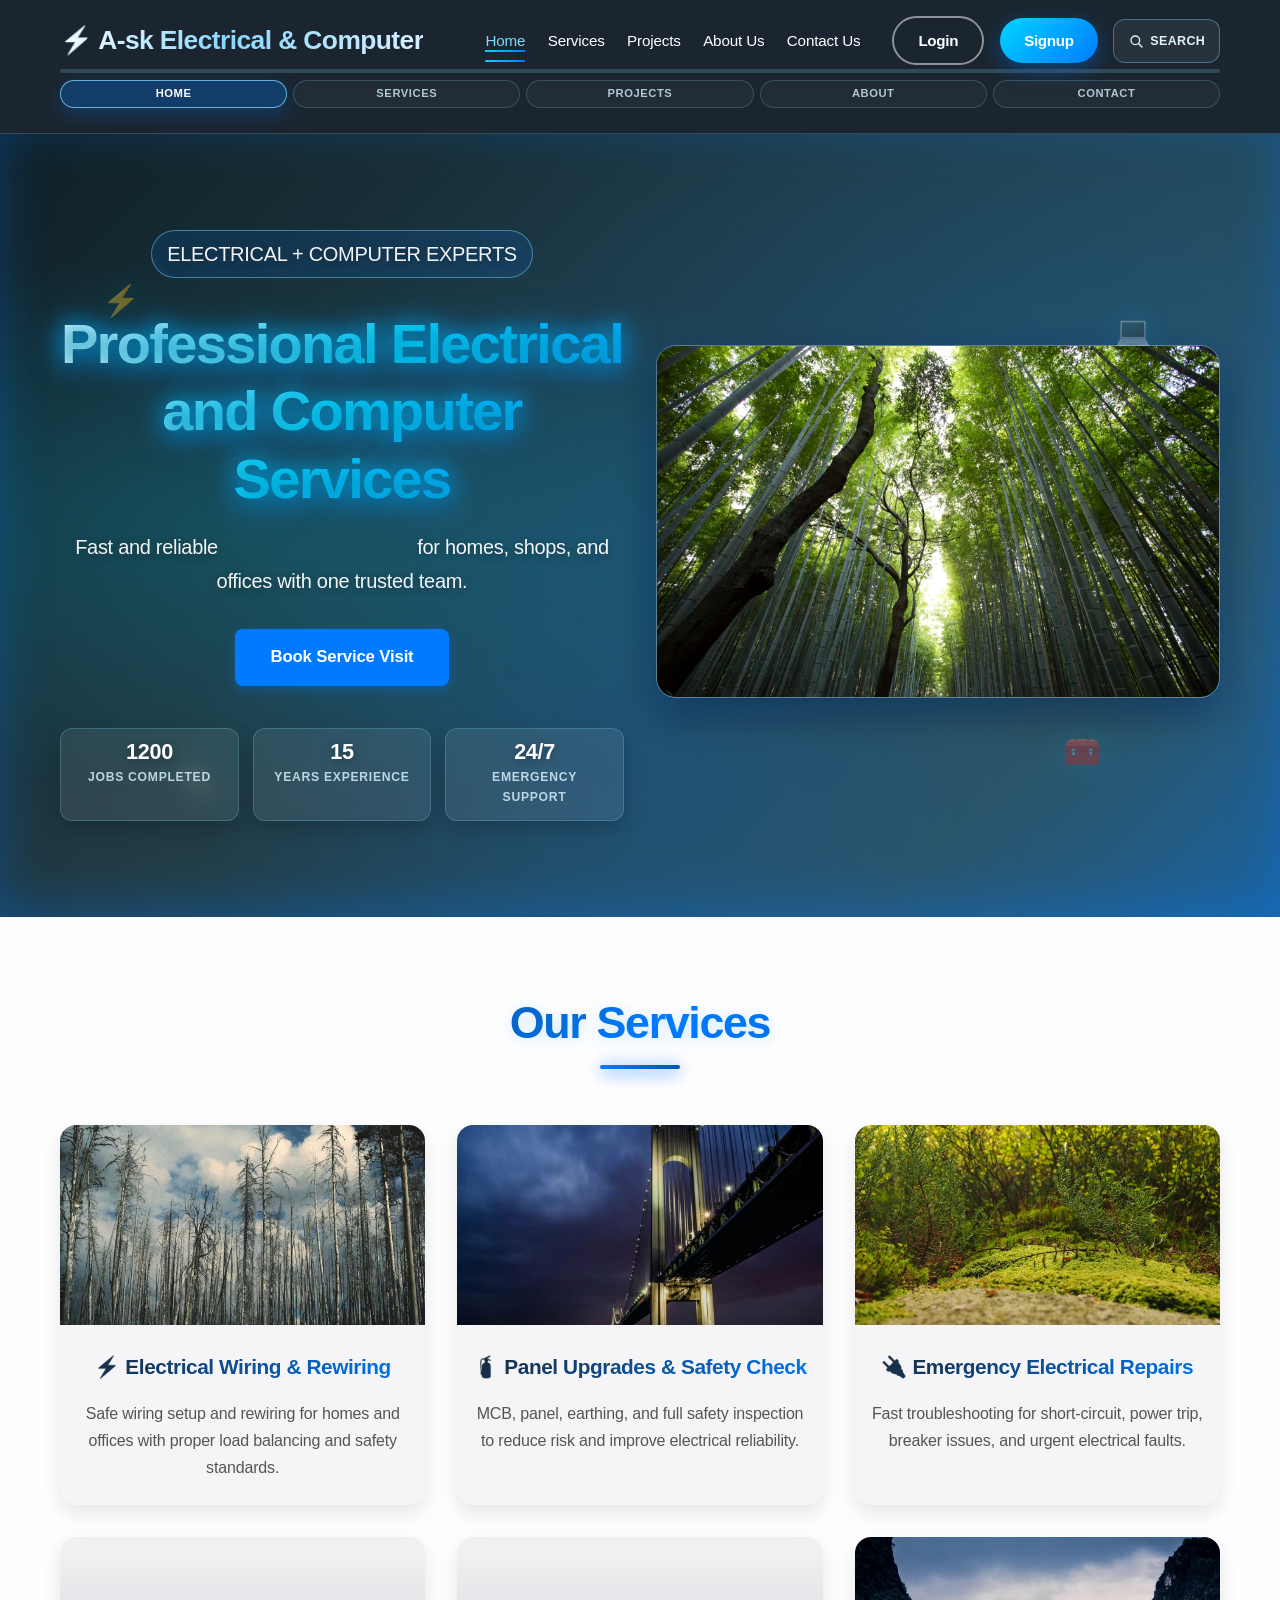
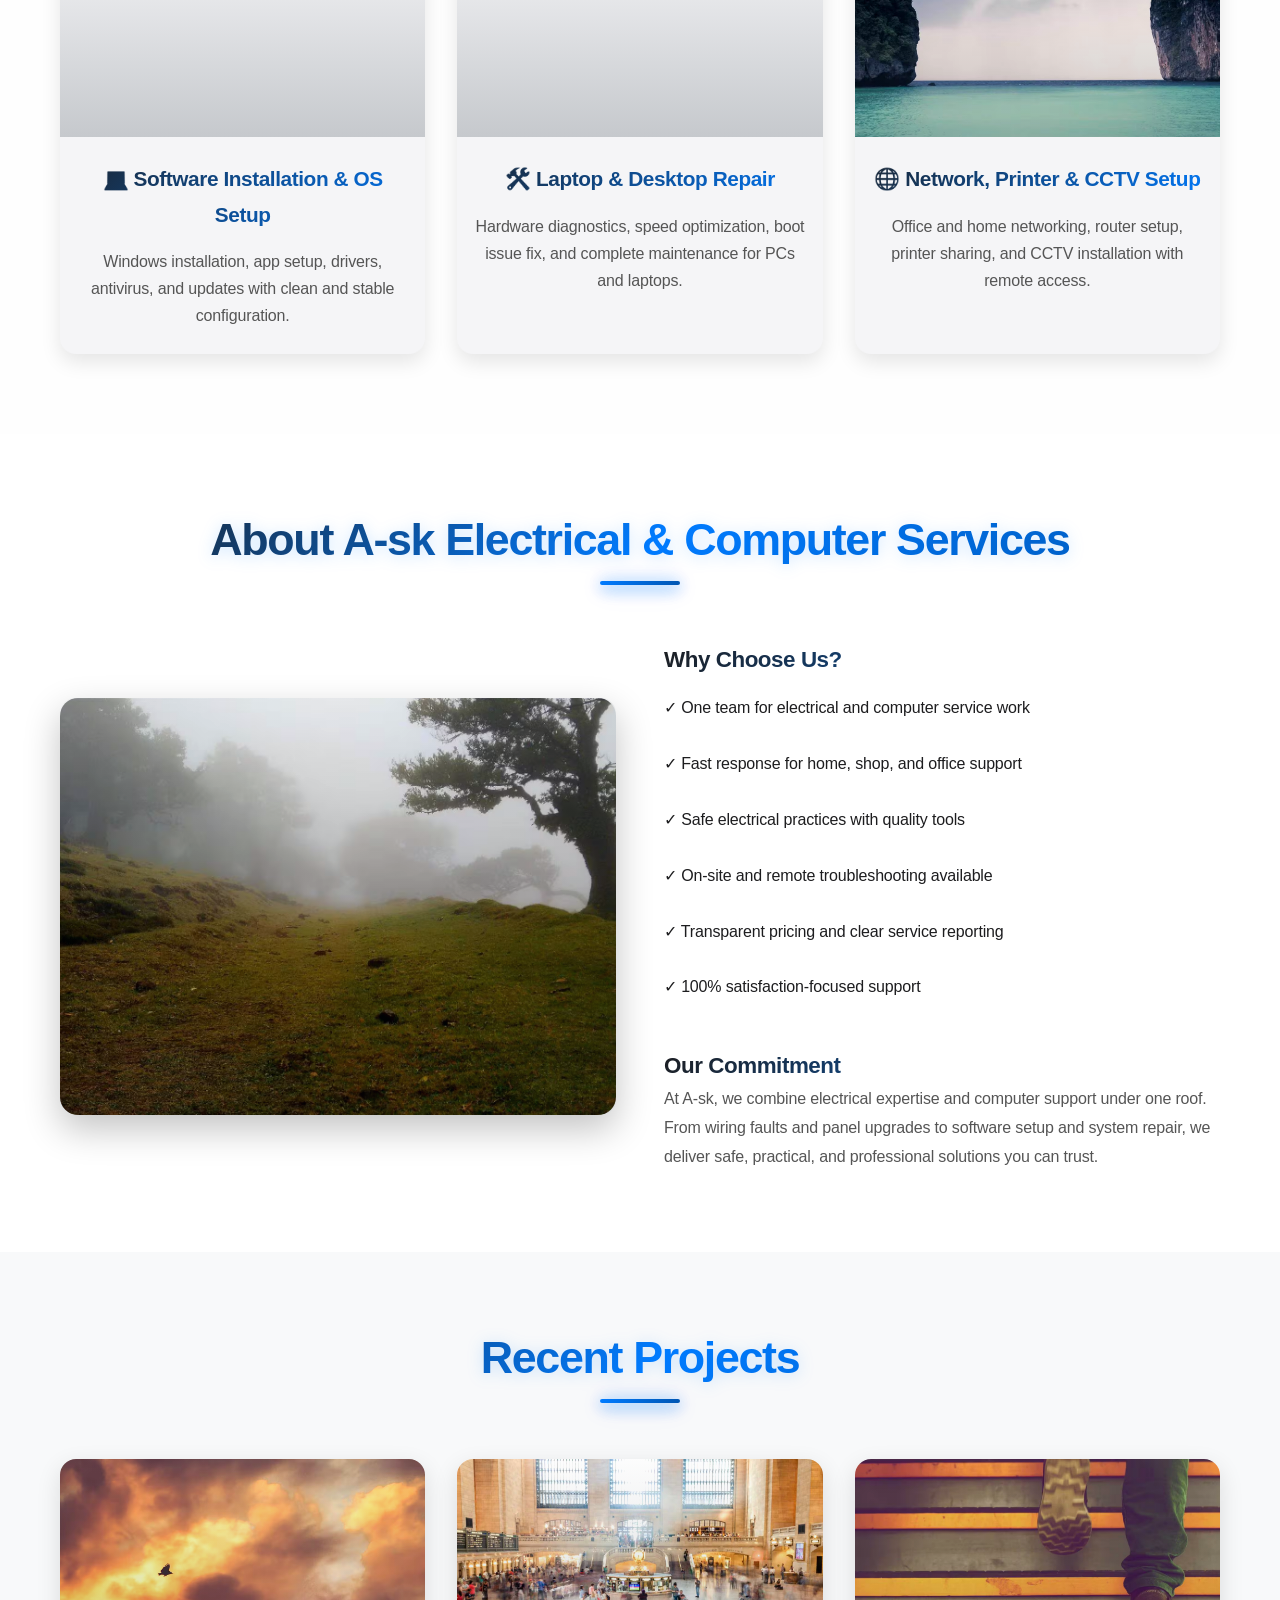
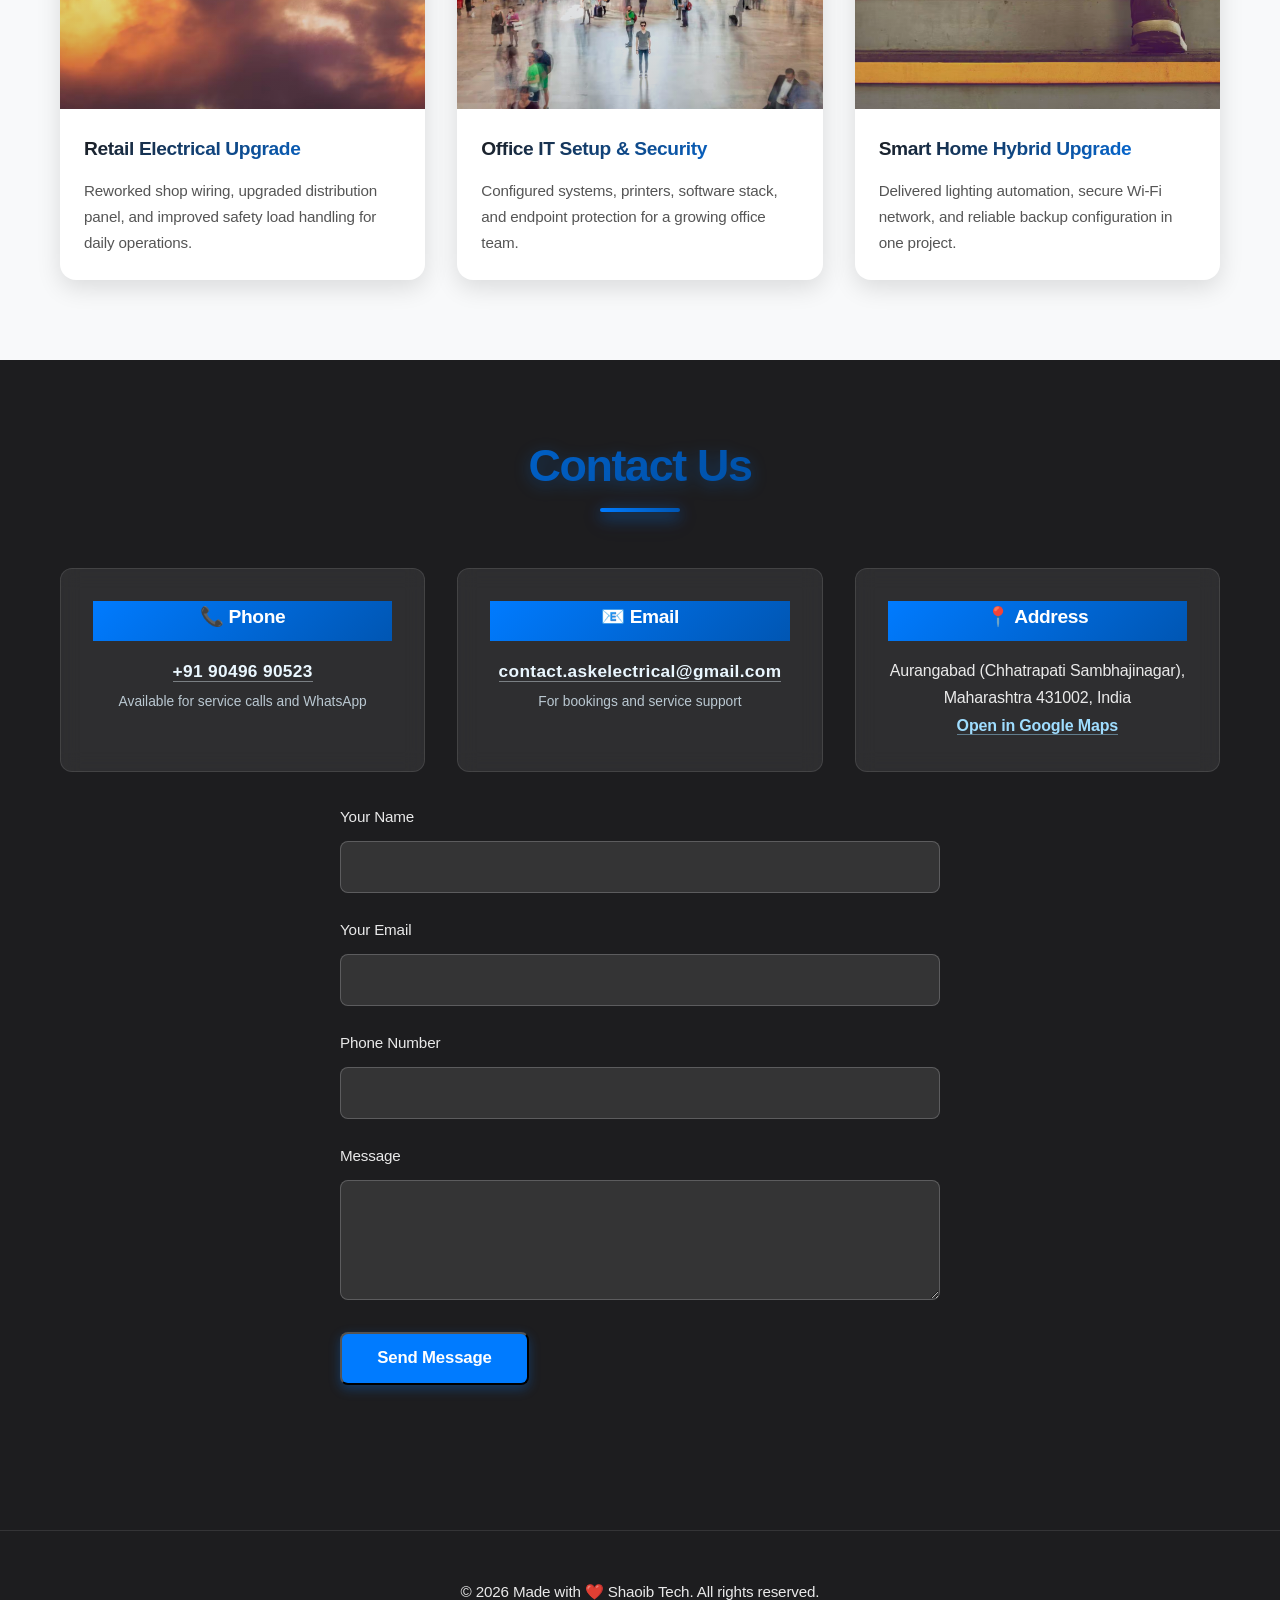
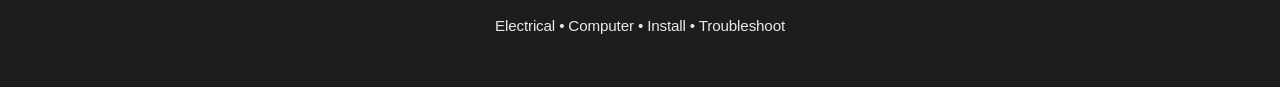
==== index.html @ b43dffca "upadate website" ====
<!DOCTYPE html>
<html lang="en">
<head>
    <meta charset="UTF-8">
    <meta name="viewport" content="width=device-width, initial-scale=1.0">
    <meta name="description" content="A-sk Electrical and Computer Services - Professional electrical repairs, wiring, software setup, and complete troubleshooting support.">
     <link rel="stylesheet" href="Styles.css">
    <title>A-sk Electrical and Computer Services</title>
    
</head>
<body>
    <!-- Loading Screen -->
    <div class="loading-screen" id="loadingScreen" aria-live="polite" aria-label="Loading website">
        <div class="loading-inner">
            <p class="loading-kicker">A-SK ELECTRICAL SERVICE</p>
            <div class="loading-brand">⚡ A-sk Electrical & Computer</div>
            <p class="loading-tagline">Powering electrical and computer support...</p>
            <div class="loading-meter" aria-hidden="true">
                <span class="loading-meter-fill" id="loadingMeterFill"></span>
            </div>
            <div class="loading-dots" aria-hidden="true">
                <span></span>
                <span></span>
                <span></span>
            </div>
        </div>
    </div>

    <!-- Scroll Progress Bar -->
    <div class="scroll-progress-bar"></div>

    <!-- Header & Navigation -->
    <header>
        <div class="container">
            <div class="logo">
                <span class="logo-full">⚡ A-sk Electrical & Computer</span>
                <span class="logo-short">⚡ A-sk Electrical</span>
            </div>

            <div class="mobile-menu" id="mobileMenu">
                <nav aria-label="Main Navigation">
                    <ul>
                        <li><a href="#home">Home</a></li>
                        <li><a href="#services">Services</a></li>
                        <li><a href="#portfolio">Projects</a></li>
                        <li><a href="#about">About Us</a></li>
                        <li><a href="#contact">Contact Us</a></li>
                    </ul>
                    <span class="nav-active-indicator" id="navActiveIndicator" aria-hidden="true"></span>
                </nav>
                <div class="header-auth">
                    <a href="login.html" class="btn-login">Login</a>
                    <a href="signup.html" class="btn-signup">Signup</a>
                </div>
            </div>

            <div class="header-search-wrap">
                <button
                    class="search-toggle-btn"
                    id="searchToggleBtn"
                    type="button"
                    aria-label="Open site search"
                    aria-expanded="false"
                    aria-controls="searchDropdown"
                >
                    <svg class="search-toggle-icon" aria-hidden="true" viewBox="0 0 24 24" focusable="false">
                        <circle cx="11" cy="11" r="6.5" fill="none"></circle>
                        <line x1="16" y1="16" x2="21" y2="21"></line>
                    </svg>
                    <span class="search-toggle-text">Search</span>
                </button>
                <div class="search-dropdown" id="searchDropdown" aria-hidden="true">
                    <div class="quick-search-shell">
                        <label for="siteSearchInput" class="sr-only">Search services, projects, and pages</label>
                        <div class="search-input-row">
                            <input
                                type="search"
                                id="siteSearchInput"
                                class="site-search-input"
                                placeholder="Try: wiring, laptop repair, network, contact"
                                autocomplete="off"
                                spellcheck="false"
                            >
                            <button type="button" class="clear-search-btn" id="clearSiteSearch">Clear</button>
                        </div>
                        <p class="search-hint">Search across services, projects, about, contact, login, and signup.</p>
                        <div id="siteSearchResults" class="search-results" role="status" aria-live="polite"></div>
                    </div>
                </div>
            </div>

            <button
                class="mobile-menu-btn"
                id="mobileMenuBtn"
                type="button"
                aria-label="Open navigation menu"
                aria-expanded="false"
                aria-controls="mobileMenu"
            >
                <span></span>
                <span></span>
                <span></span>
            </button>
        </div>

        <div class="section-progress-shell" id="sectionProgressShell" aria-label="Section progress tracker">
            <div class="section-progress-track">
                <span class="section-progress-fill" id="sectionProgressFill"></span>
            </div>
            <div class="section-progress-labels" role="list">
                <a href="#home" class="section-progress-label" data-section-target="home" role="listitem">Home</a>
                <a href="#services" class="section-progress-label" data-section-target="services" role="listitem">Services</a>
                <a href="#portfolio" class="section-progress-label" data-section-target="portfolio" role="listitem">Projects</a>
                <a href="#about" class="section-progress-label" data-section-target="about" role="listitem">About</a>
                <a href="#contact" class="section-progress-label" data-section-target="contact" role="listitem">Contact</a>
            </div>
        </div>
    </header>

    <!-- Hero Section -->
    <section id="home" class="hero">
        <div class="hero-fx" aria-hidden="true">
            <span class="float-icon fi-1">⚡</span>
            <span class="float-icon fi-2">💻</span>
            <span class="float-icon fi-3">🔌</span>
            <span class="float-icon fi-4">🧰</span>
        </div>
        <div class="container">
            <div class="hero-content">
                <div class="hero-text">
                    <p class="hero-pill">Electrical + Computer Experts</p>
                    <h1 class="animated-title">Professional Electrical and Computer Services</h1>
                    <p>Fast and reliable <span class="word-rotator" id="serviceWord">electrical fault repair</span> for homes, shops, and offices with one trusted team.</p>
                    <a href="#contact" class="btn">Book Service Visit</a>
                    <div class="hero-stats" aria-label="Service Statistics">
                        <div class="stat-card">
                            <span class="stat-number" data-target="1200">0</span>
                            <span class="stat-label">Jobs Completed</span>
                        </div>
                        <div class="stat-card">
                            <span class="stat-number" data-target="15">0</span>
                            <span class="stat-label">Years Experience</span>
                        </div>
                        <div class="stat-card">
                            <span class="stat-number" data-target="24" data-suffix="/7">0</span>
                            <span class="stat-label">Emergency Support</span>
                        </div>
                    </div>
                </div>
                <picture>
                    <source srcset="images/hero.avif" type="image/avif">
                    <source srcset="images/hero.webp" type="image/webp">
                    <img src="images/hero.jpg" alt="Computer technician at work" class="hero-image" fetchpriority="high" decoding="async">
                </picture>
            </div>
        </div>
    </section>

    <!-- Services Section -->
    <section id="services">
        <div class="container">
            <h2>Our Services</h2>
            <div class="services-grid">
                <div class="service-card">
                    <div class="service-image-wrapper">
                        <picture>
                            <source srcset="images/service-troubleshooting.avif" type="image/avif">
                            <source srcset="images/service-troubleshooting.webp" type="image/webp">
                            <img src="images/service-troubleshooting.jpg" alt="Electrical Wiring and Rewiring" class="service-image" loading="lazy" decoding="async">
                        </picture>
                    </div>
                    <h3>⚡ Electrical Wiring & Rewiring</h3>
                    <p>Safe wiring setup and rewiring for homes and offices with proper load balancing and safety standards.</p>
                </div>
                <div class="service-card">
                    <div class="service-image-wrapper">
                        <picture>
                            <source srcset="images/service-maintenance.avif" type="image/avif">
                            <source srcset="images/service-maintenance.webp" type="image/webp">
                            <img src="images/service-maintenance.jpg" alt="Electrical Safety Inspection" class="service-image" loading="lazy" decoding="async">
                        </picture>
                    </div>
                    <h3>🧯 Panel Upgrades & Safety Check</h3>
                    <p>MCB, panel, earthing, and full safety inspection to reduce risk and improve electrical reliability.</p>
                </div>
                <div class="service-card">
                    <div class="service-image-wrapper">
                        <picture>
                            <source srcset="images/service-repair.avif" type="image/avif">
                            <source srcset="images/service-repair.webp" type="image/webp">
                            <img src="images/service-repair.jpg" alt="Emergency Electrical Repair" class="service-image" loading="lazy" decoding="async">
                        </picture>
                    </div>
                    <h3>🔌 Emergency Electrical Repairs</h3>
                    <p>Fast troubleshooting for short-circuit, power trip, breaker issues, and urgent electrical faults.</p>
                </div>
                <div class="service-card">
                    <div class="service-image-wrapper">
                        <picture>
                            <source srcset="images/service-software-installation.avif" type="image/avif">
                            <source srcset="images/service-software-installation.webp" type="image/webp">
                            <img src="images/service-software-installation.jpg" alt="Software Installation" class="service-image" loading="lazy" decoding="async">
                        </picture>
                    </div>
                    <h3>💻 Software Installation & OS Setup</h3>
                    <p>Windows installation, app setup, drivers, antivirus, and updates with clean and stable configuration.</p>
                </div>
                <div class="service-card">
                    <div class="service-image-wrapper">
                        <picture>
                            <source srcset="images/service-os-reinstall.avif" type="image/avif">
                            <source srcset="images/service-os-reinstall.webp" type="image/webp">
                            <img src="images/service-os-reinstall.jpg" alt="Laptop and Desktop Repair" class="service-image" loading="lazy" decoding="async">
                        </picture>
                    </div>
                    <h3>🛠️ Laptop & Desktop Repair</h3>
                    <p>Hardware diagnostics, speed optimization, boot issue fix, and complete maintenance for PCs and laptops.</p>
                </div>
                <div class="service-card">
                    <div class="service-image-wrapper">
                        <picture>
                            <source srcset="images/service-network-setup.avif" type="image/avif">
                            <source srcset="images/service-network-setup.webp" type="image/webp">
                            <img src="images/service-network-setup.jpg" alt="Network and CCTV Setup" class="service-image" loading="lazy" decoding="async">
                        </picture>
                    </div>
                    <h3>🌐 Network, Printer & CCTV Setup</h3>
                    <p>Office and home networking, router setup, printer sharing, and CCTV installation with remote access.</p>
                </div>
            </div>
        </div>
    </section>

    <!-- About Section -->
    <section id="about" class="about">
        <div class="container">
            <h2>About A-sk Electrical & Computer Services</h2>
            <div class="about-content">
                <div class="about-image-wrapper">
                    <picture>
                        <source srcset="images/about-team.avif" type="image/avif">
                        <source srcset="images/about-team.webp" type="image/webp">
                        <img src="images/about-team.jpg" alt="A-sk service team" class="about-image" loading="lazy" decoding="async">
                    </picture>
                </div>
                <div>
                    <h3>Why Choose Us?</h3>
                    <ul class="about-list">
                        <li>✓ One team for electrical and computer service work</li>
                        <li>✓ Fast response for home, shop, and office support</li>
                        <li>✓ Safe electrical practices with quality tools</li>
                        <li>✓ On-site and remote troubleshooting available</li>
                        <li>✓ Transparent pricing and clear service reporting</li>
                        <li>✓ 100% satisfaction-focused support</li>
                    </ul>
                    <h3>Our Commitment</h3>
                    <p>At A-sk, we combine electrical expertise and computer support under one roof. From wiring faults and panel upgrades to software setup and system repair, we deliver safe, practical, and professional solutions you can trust.</p>
                </div>
            </div>
        </div>
    </section>

    <!-- Portfolio Section -->
    <section id="portfolio">
        <div class="container">
            <h2>Recent Projects</h2>
            <div class="portfolio-grid">
                <div class="portfolio-item">
                    <div class="portfolio-image-wrapper">
                        <picture>
                            <source srcset="images/project-office.avif" type="image/avif">
                            <source srcset="images/project-office.webp" type="image/webp">
                            <img src="images/project-office.jpg" alt="Commercial electrical upgrade project" class="portfolio-image" loading="lazy" decoding="async">
                        </picture>
                    </div>
                    <div class="portfolio-info">
                        <h3>Retail Electrical Upgrade</h3>
                        <p>Reworked shop wiring, upgraded distribution panel, and improved safety load handling for daily operations.</p>
                    </div>
                </div>
                <div class="portfolio-item">
                    <div class="portfolio-image-wrapper">
                        <picture>
                            <source srcset="images/project-laptop.avif" type="image/avif">
                            <source srcset="images/project-laptop.webp" type="image/webp">
                            <img src="images/project-laptop.jpg" alt="Office IT setup project" class="portfolio-image" loading="lazy" decoding="async">
                        </picture>
                    </div>
                    <div class="portfolio-info">
                        <h3>Office IT Setup & Security</h3>
                        <p>Configured systems, printers, software stack, and endpoint protection for a growing office team.</p>
                    </div>
                </div>
                <div class="portfolio-item">
                    <div class="portfolio-image-wrapper">
                        <picture>
                            <source srcset="images/project-recovery.avif" type="image/avif">
                            <source srcset="images/project-recovery.webp" type="image/webp">
                            <img src="images/project-recovery.jpg" alt="Smart home electrical and network project" class="portfolio-image" loading="lazy" decoding="async">
                        </picture>
                    </div>
                    <div class="portfolio-info">
                        <h3>Smart Home Hybrid Upgrade</h3>
                        <p>Delivered lighting automation, secure Wi-Fi network, and reliable backup configuration in one project.</p>
                    </div>
                </div>
            </div>
        </div>
    </section>

    <!-- Contact Section -->
    <section id="contact" class="contact">
        <div class="container">
            <h2>Contact Us</h2>
            <div class="contact-info">
                <div class="contact-item">
                    <h3>📞 Phone</h3>
                    <p>
                        <a class="contact-phone-link" href="tel:+919049690523">+91 90496 90523</a><br>
                        <span class="contact-note">Available for service calls and WhatsApp</span>
                    </p>
                </div>
                <div class="contact-item">
                    <h3>📧 Email</h3>
                    <p>
                        <a class="contact-email-link" href="mailto:contact.askelectrical@gmail.com?subject=Service%20Request%20-%20A-sk%20Electrical%20%26%20Computer">contact.askelectrical@gmail.com</a><br>
                        <span class="contact-note">For bookings and service support</span>
                    </p>
                </div>
                <div class="contact-item">
                    <h3>📍 Address</h3>
                    <p>
                        Aurangabad (Chhatrapati Sambhajinagar), Maharashtra 431002, India<br>
                        <!-- <span class="contact-coords">Plus Code: 7JFQV7WQ+9H</span><br> -->
                        <!-- <span class="contact-coords">GPS: 19.895975, 75.288890</span><br> -->
                        <a class="contact-map-link" href="https://www.google.com/maps?q=19.895975,75.288890" target="_blank" rel="noopener noreferrer">Open in Google Maps</a>
                    </p>
                </div>
            </div>
            
            <form class="contact-form" action="https://formsubmit.co/contact.askelectrical@gmail.com" method="POST">
                <input type="hidden" name="_captcha" value="false">
                <input type="hidden" name="_subject" value="New Contact Message - A-sk Electrical & Computer">
                <input type="hidden" name="_template" value="table">
                <div class="form-group">
                    <label for="name">Your Name</label>
                    <input type="text" id="name" name="name" required>
                </div>
                <div class="form-group">
                    <label for="email">Your Email</label>
                    <input type="email" id="email" name="email" required>
                </div>
                <div class="form-group">
                    <label for="phone">Phone Number</label>
                    <input type="tel" id="phone" name="phone">
                </div>
                <div class="form-group">
                    <label for="message">Message</label>
                    <textarea id="message" name="message" required></textarea>
                </div>
                <button type="submit" class="btn">Send Message</button>
                <p class="contact-response" id="contactFormMessage" role="status" aria-live="polite"></p>
            </form>
        </div>
    </section>

    <!-- Footer -->
    <footer>
        <div class="container">
            <p>&copy; 2026 Made with ❤️ Shaoib Tech. All rights reserved.</p>
            <p>Electrical • Computer • Install • Troubleshoot</p>
        </div>
    </footer>

    <!-- Back to Top Button -->
    <button class="back-to-top" id="backToTop" title="Back to top">↑</button>

    <script src="script.js"></script>
</body>
</html>
---- Styles.css ----
* {
            margin: 0;
            padding: 0;
            box-sizing: border-box;
        }

        html {
            scroll-behavior: smooth;
            scroll-padding-top: 132px;
            overflow-x: hidden;
        }

        /* Page Loading Animation */
        body {
            opacity: 0;
            animation: fadeInPage 0.8s ease-in forwards;
            width: 100%;
        }

        @keyframes fadeInPage {
            to {
                opacity: 1;
            }
        }

        /* Professional Loading Screen */
        .loading-screen {
            position: fixed;
            top: 0;
            left: 0;
            width: 100%;
            height: 100%;
            background:
                radial-gradient(circle at 18% 20%, rgba(0, 212, 255, 0.24), transparent 44%),
                radial-gradient(circle at 82% 80%, rgba(0, 123, 255, 0.2), transparent 42%),
                linear-gradient(145deg, #06131d 0%, #0b2738 44%, #123a52 100%);
            background-size: 170% 170%;
            display: flex;
            justify-content: center;
            align-items: center;
            z-index: 10000;
            transition: opacity 0.8s ease, visibility 0.8s ease;
            overflow: hidden;
            isolation: isolate;
        }

        .loading-screen::before {
            content: '';
            position: absolute;
            inset: -20%;
            background: conic-gradient(
                from 0deg,
                rgba(0, 212, 255, 0.14),
                rgba(0, 123, 255, 0),
                rgba(0, 212, 255, 0.14)
            );
            animation: loadingSweep 8s linear infinite;
            z-index: -1;
        }

        .loading-inner {
            width: min(560px, calc(100vw - 36px));
            border: 1px solid rgba(126, 217, 255, 0.34);
            border-radius: 20px;
            padding: clamp(1rem, 3vw, 1.6rem);
            background: rgba(7, 27, 40, 0.68);
            backdrop-filter: blur(10px);
            box-shadow: 0 30px 58px rgba(0, 0, 0, 0.36);
            text-align: center;
            animation: loadingCardRise 0.8s ease-out;
        }

        .loading-screen.hidden {
            opacity: 0;
            visibility: hidden;
        }

        .loading-kicker {
            color: rgba(183, 228, 255, 0.86);
            font-size: 0.72rem;
            text-transform: uppercase;
            letter-spacing: 0.12em;
            font-weight: 700;
            margin-bottom: 0.45rem;
        }

        .loading-brand {
            font-size: clamp(1.6rem, 3.6vw, 2.6rem);
            font-weight: 800;
            line-height: 1.15;
            letter-spacing: -0.02em;
            color: #f0fbff;
            text-shadow:
                0 0 16px rgba(126, 217, 255, 0.26),
                0 0 30px rgba(0, 123, 255, 0.2);
            margin-bottom: 0.55rem;
            animation: loadingGlow 2.2s ease-in-out infinite;
        }

        .loading-tagline {
            color: rgba(214, 240, 255, 0.84);
            font-size: clamp(0.86rem, 2vw, 1rem);
            margin-bottom: 0.9rem;
        }

        .loading-meter {
            width: 100%;
            height: 8px;
            border-radius: 999px;
            background: rgba(255, 255, 255, 0.14);
            overflow: hidden;
            box-shadow: inset 0 0 0 1px rgba(255, 255, 255, 0.08);
        }

        .loading-meter-fill {
            display: block;
            width: 14%;
            height: 100%;
            border-radius: inherit;
            background: linear-gradient(90deg, #00d4ff 0%, #1d8eff 56%, #7fe0ff 100%);
            box-shadow: 0 0 18px rgba(0, 123, 255, 0.45);
            transition: width 1s cubic-bezier(0.23, 0.9, 0.35, 1);
        }

        .loading-screen.is-ready .loading-meter-fill {
            width: 100%;
        }

        .loading-dots {
            margin-top: 0.9rem;
            display: inline-flex;
            align-items: center;
            gap: 0.34rem;
        }

        .loading-dots span {
            width: 7px;
            height: 7px;
            border-radius: 50%;
            background: rgba(190, 236, 255, 0.84);
            animation: loadingDotPulse 1.1s ease-in-out infinite;
        }

        .loading-dots span:nth-child(2) {
            animation-delay: 0.16s;
        }

        .loading-dots span:nth-child(3) {
            animation-delay: 0.32s;
        }

        @keyframes loadingDotPulse {
            0%, 100% {
                transform: translateY(0);
                opacity: 0.45;
            }
            50% {
                transform: translateY(-4px);
                opacity: 1;
            }
        }

        @keyframes loadingGlow {
            0%,
            100% {
                opacity: 0.96;
            }
            50% {
                opacity: 1;
            }
        }

        @keyframes loadingCardRise {
            from {
                opacity: 0;
                transform: translateY(16px) scale(0.98);
            }
            to {
                opacity: 1;
                transform: translateY(0) scale(1);
            }
        }

        @keyframes loadingSweep {
            0% {
                transform: rotate(0deg);
            }
            100% {
                transform: rotate(360deg);
            }
        }

        /* Scroll Progress Bar */
        .scroll-progress-bar {
            position: fixed;
            top: 0;
            left: 0;
            height: 4px;
            background: linear-gradient(90deg, #00d4ff 0%, #007bff 50%, #0056b3 100%);
            z-index: 10001;
            transform-origin: left;
            transform: scaleX(0);
            transition: transform 0.1s ease;
            box-shadow: 0 2px 15px rgba(0, 123, 255, 0.7), 0 0 30px rgba(0, 212, 255, 0.5);
        }

        :root {
            --bg-color: #ffffff;
            --text-color: #1d1d1f;
            --header-bg: rgba(29, 29, 31, 0.98);
            --header-text: white;
            --section-bg: #ffffff;
            --card-bg: #f5f5f7;
            --contact-bg: #1d1d1f;
            --contact-text: white;
            --footer-bg: #1d1d1f;
            --footer-text: rgba(255, 255, 255, 0.9);
            --transition: all 0.3s ease;
        }
        
        html {
            scroll-behavior: smooth;
        }
        
        body {
            font-family: -apple-system, BlinkMacSystemFont, 'San Francisco', 'Helvetica Neue', Helvetica, Arial, sans-serif;
            line-height: 1.7;
            color: var(--text-color);
            background-color: var(--bg-color);
            -webkit-font-smoothing: antialiased;
            -moz-osx-font-smoothing: grayscale;
            letter-spacing: -0.02em;
            overflow-x: hidden;
            transition: background-color 0.5s ease, color 0.5s ease;
        }

        body.menu-open {
            overflow: hidden;
        }
        
        header {
            background-color: rgba(12, 24, 34, 0.94);
            backdrop-filter: blur(12px);
            color: var(--header-text);
            padding: 1rem 0;
            position: sticky;
            top: 0;
            z-index: 300;
            border-bottom: 1px solid rgba(126, 217, 255, 0.22);
            animation: slideDown 0.6s ease-out;
            transition: padding 0.3s ease, transform 0.3s ease, box-shadow 0.3s ease;
        }

        @keyframes slideDown {
            from {
                transform: translateY(-100%);
                opacity: 0;
            }
            to {
                transform: translateY(0);
                opacity: 1;
            }
        }

        header .container {
            display: flex;
            align-items: center;
            justify-content: flex-start;
            gap: 0.95rem;
            min-width: 0;
            animation: fadeIn 0.8s ease-out 0.3s backwards;
        }

        @keyframes fadeIn {
            from {
                opacity: 0;
            }
            to {
                opacity: 1;
            }
        }
        
        .container {
            max-width: 1200px;
            margin: 0 auto;
            padding: 0 20px;
        }
        
        .logo {
            font-size: 1.65rem;
            font-weight: 700;
            margin-bottom: 0;
            letter-spacing: -0.022em;
            background: linear-gradient(90deg, #f5fdff 0%, #8ad7ff 45%, #d8efff 100%);
            -webkit-background-clip: text;
            -webkit-text-fill-color: transparent;
            background-clip: text;
            cursor: pointer;
            transition: transform 0.25s ease, opacity 0.25s ease;
            white-space: nowrap;
            min-width: 0;
            overflow: hidden;
            text-overflow: ellipsis;
        }

        .logo-full,
        .logo-short {
            display: inline;
        }

        .logo-short {
            display: none;
        }

        .logo:hover {
            transform: translateY(-1px);
            opacity: 0.92;
        }

        .header-search-wrap {
            position: relative;
            margin-left: 0;
        }

        .search-toggle-btn {
            display: inline-flex;
            align-items: center;
            justify-content: center;
            gap: 0.42rem;
            min-height: 44px;
            padding: 0.55rem 0.86rem;
            border: 1px solid rgba(126, 217, 255, 0.38);
            border-radius: 12px;
            background: rgba(255, 255, 255, 0.06);
            color: #dff4ff;
            cursor: pointer;
            transition: background 0.24s ease, border-color 0.24s ease, transform 0.24s ease, box-shadow 0.24s ease;
        }

        .search-toggle-btn:hover {
            background: rgba(0, 123, 255, 0.24);
            border-color: rgba(126, 217, 255, 0.72);
            transform: translateY(-1px);
        }

        .search-toggle-btn[aria-expanded="true"] {
            background: rgba(0, 123, 255, 0.26);
            border-color: rgba(0, 212, 255, 0.8);
            box-shadow: 0 8px 22px rgba(0, 123, 255, 0.28);
        }

        .search-toggle-icon {
            width: 16px;
            height: 16px;
            stroke: currentColor;
            stroke-width: 2;
            stroke-linecap: round;
            stroke-linejoin: round;
            fill: none;
        }

        .search-toggle-text {
            font-size: 0.78rem;
            font-weight: 700;
            letter-spacing: 0.03em;
            text-transform: uppercase;
        }

        .search-dropdown {
            position: absolute;
            top: calc(100% + 10px);
            right: 0;
            width: min(560px, 90vw);
            opacity: 0;
            transform: translateY(-8px) scale(0.98);
            transform-origin: top right;
            pointer-events: none;
            transition: opacity 0.2s ease, transform 0.2s ease;
            z-index: 250;
        }

        .search-dropdown.open {
            opacity: 1;
            transform: translateY(0) scale(1);
            pointer-events: auto;
        }

        .section-progress-shell {
            max-width: 1200px;
            margin: 0 auto;
            padding: 0.24rem 20px 0.56rem;
        }

        .section-progress-track {
            height: 4px;
            border-radius: 999px;
            background: rgba(126, 217, 255, 0.2);
            overflow: hidden;
        }

        .section-progress-fill {
            display: block;
            width: 0;
            height: 100%;
            border-radius: inherit;
            background: linear-gradient(90deg, #00d4ff 0%, #098bff 55%, #49c7ff 100%);
            transition: width 0.18s linear;
        }

        .section-progress-labels {
            margin-top: 0.44rem;
            display: grid;
            grid-template-columns: repeat(5, minmax(0, 1fr));
            gap: 0.38rem;
            min-width: 0;
        }

        .section-progress-label {
            display: inline-flex;
            align-items: center;
            justify-content: center;
            min-height: 28px;
            border-radius: 999px;
            border: 1px solid rgba(126, 217, 255, 0.22);
            background: rgba(255, 255, 255, 0.03);
            color: rgba(218, 244, 255, 0.78);
            text-decoration: none;
            font-size: 0.7rem;
            font-weight: 700;
            letter-spacing: 0.05em;
            text-transform: uppercase;
            white-space: nowrap;
            transition: border-color 0.2s ease, color 0.2s ease, background 0.2s ease;
        }

        .section-progress-label:hover {
            border-color: rgba(126, 217, 255, 0.52);
            color: #eaf9ff;
            background: rgba(0, 123, 255, 0.18);
        }

        .section-progress-label.is-current {
            border-color: rgba(126, 217, 255, 0.76);
            color: #ffffff;
            background: rgba(0, 123, 255, 0.28);
            box-shadow: 0 7px 18px rgba(0, 123, 255, 0.24);
        }

        @keyframes shimmer {
            0% {
                background-position: -200% center;
            }
            50% {
                background-position: 200% center;
            }
            100% {
                background-position: -200% center;
            }
        }
        
        nav {
            position: relative;
        }

        nav ul {
            list-style: none;
            display: flex;
            gap: 1.4rem;
            flex-wrap: nowrap;
        }

        .nav-active-indicator {
            position: absolute;
            left: 0;
            bottom: -8px;
            width: 0;
            height: 2px;
            border-radius: 999px;
            background: linear-gradient(90deg, #00d4ff 0%, #007bff 100%);
            opacity: 0;
            transform: translateX(0);
            transition: width 0.24s ease, transform 0.24s ease, opacity 0.24s ease;
            pointer-events: none;
        }

        .nav-active-indicator.is-visible {
            opacity: 1;
        }
        
        nav a {
            color: white;
            text-decoration: none;
            transition: all 0.3s cubic-bezier(0.25, 0.46, 0.45, 0.94);
            font-weight: 500;
            font-size: 0.95rem;
            letter-spacing: -0.01em;
            position: relative;
        }

        nav a::after {
            content: '';
            position: absolute;
            bottom: -3px;
            left: 0;
            width: 0;
            height: 2px;
            background: linear-gradient(90deg, #007bff, #0056b3);
            transition: width 0.3s ease;
        }

        nav a:hover::after {
            width: 100%;
        }

        nav a:hover {
            color: #007bff;
            transform: translateY(-2px);
        }

        nav a.active-link {
            color: #7ed9ff;
        }

        nav a.active-link::after {
            width: 100%;
            background: linear-gradient(90deg, #00d4ff, #007bff);
        }

        .mobile-menu {
            display: flex;
            align-items: center;
            gap: 2rem;
            margin-left: auto;
            min-width: 0;
        }

        .mobile-menu-btn {
            display: none;
            flex-direction: column;
            justify-content: center;
            align-items: center;
            gap: 5px;
            width: 44px;
            height: 44px;
            border: 1px solid rgba(255, 255, 255, 0.35);
            border-radius: 12px;
            background: rgba(255, 255, 255, 0.08);
            cursor: pointer;
            transition: background 0.3s ease, border-color 0.3s ease;
        }

        .mobile-menu-btn span {
            display: block;
            width: 20px;
            height: 2px;
            border-radius: 10px;
            background: #ffffff;
            transition: transform 0.3s ease, opacity 0.3s ease;
        }

        .mobile-menu-btn:hover {
            background: rgba(0, 123, 255, 0.22);
            border-color: rgba(0, 212, 255, 0.65);
        }

        .mobile-menu-btn[aria-expanded="true"] span:nth-child(1) {
            transform: translateY(7px) rotate(45deg);
        }

        .mobile-menu-btn[aria-expanded="true"] span:nth-child(2) {
            opacity: 0;
        }

        .mobile-menu-btn[aria-expanded="true"] span:nth-child(3) {
            transform: translateY(-7px) rotate(-45deg);
        }

        .header-auth {
            display: flex;
            gap: 1rem;
            align-items: center;
            animation: fadeIn 0.8s ease-out 0.3s backwards;
        }

        .btn-login,
        .btn-signup {
            display: inline-flex;
            align-items: center;
            justify-content: center;
            text-decoration: none;
        }

        .btn-login {
            background: transparent;
            border: 2px solid rgba(255, 255, 255, 0.5);
            color: white;
            padding: 0.6rem 1.5rem;
            border-radius: 50px;
            font-weight: 600;
            font-size: 0.95rem;
            cursor: pointer;
            transition: all 0.3s ease;
        }

        .btn-login:hover {
            border-color: white;
            background: rgba(255, 255, 255, 0.15);
            transform: translateY(-3px) scale(1.05);
            box-shadow: 0 5px 15px rgba(255, 255, 255, 0.2);
        }

        .btn-signup {
            background: linear-gradient(135deg, #00d4ff, #007bff);
            border: none;
            color: white;
            padding: 0.6rem 1.5rem;
            border-radius: 50px;
            font-weight: 600;
            font-size: 0.95rem;
            cursor: pointer;
            transition: all 0.3s ease;
            box-shadow: 0 6px 20px rgba(0, 123, 255, 0.4), 0 3px 8px rgba(0, 0, 0, 0.1);
        }
        
        .hero {
            color: var(--text-color);
            padding: 6rem 0;
            text-align: center;
            position: relative;
            overflow: hidden;
            background: linear-gradient(
                135deg,
                #0f2027 0%,
                #203a43 20%,
                #2c5364 40%,
                #0a74da 60%,
                #203a43 80%,
                #0f2027 100%
            );
            background-size: 200% 200%;
            min-height: 500px;
            display: flex;
            align-items: center;
            justify-content: center;
            box-shadow: inset 0 -10px 50px rgba(0, 123, 255, 0.3);
        }

        .hero-fx {
            position: absolute;
            inset: 0;
            z-index: 2;
            pointer-events: none;
        }

        .float-icon {
            position: absolute;
            font-size: 1.9rem;
            opacity: 0.38;
            filter: drop-shadow(0 0 14px rgba(0, 212, 255, 0.4));
            animation: floatIcon 7s ease-in-out infinite;
        }

        .fi-1 {
            left: 8%;
            top: 18%;
            animation-delay: 0s;
        }

        .fi-2 {
            right: 10%;
            top: 22%;
            animation-delay: 1.4s;
        }

        .fi-3 {
            left: 14%;
            bottom: 14%;
            animation-delay: 2.2s;
        }

        .fi-4 {
            right: 14%;
            bottom: 18%;
            animation-delay: 3s;
        }

        @keyframes floatIcon {
            0%, 100% {
                transform: translateY(0) scale(1);
            }
            50% {
                transform: translateY(-14px) scale(1.06);
            }
        }

        .hero::before {
            content: '';
            position: absolute;
            top: 0;
            left: 0;
            right: 0;
            bottom: 0;
            background: 
                radial-gradient(ellipse at 20% 50%, rgba(0, 212, 255, 0.3) 0%, transparent 50%),
                radial-gradient(ellipse at 80% 30%, rgba(0, 132, 255, 0.25) 0%, transparent 50%),
                radial-gradient(ellipse at 50% 80%, rgba(0, 123, 255, 0.3) 0%, transparent 50%);
            z-index: 1;
            opacity: 0.6;
        }
        
        .hero .container {
            position: relative;
            z-index: 3;
        }
        
        .hero h1 {
            font-size: 3.5rem;
            font-weight: 700;
            margin-bottom: 1.2rem;
            letter-spacing: -0.03em;
            line-height: 1.2;
            background: linear-gradient(135deg, #ffffff 0%, #00d4ff 50%, #0084ff 100%);
            -webkit-background-clip: text;
            -webkit-text-fill-color: transparent;
            background-clip: text;
            filter: drop-shadow(0 4px 12px rgba(0, 123, 255, 0.4));
        }

        .animated-title {
            position: relative;
            display: inline-block;
            color: white;
            font-weight: 700;
            text-shadow: 0 0 20px rgba(5, 182, 226, 0.7), 
                         0 0 35px rgba(4, 174, 253, 0.5),
                         0 5px 15px rgba(0, 0, 0, 0.3);
            filter: drop-shadow(0 0 20px rgba(0, 212, 255, 0.5));
        }
        
        .hero p {
            font-size: 1.25rem;
            margin-bottom: 2rem;
            font-weight: 400;
            letter-spacing: -0.015em;
            line-height: 1.6;
            color: rgba(255, 255, 255, 0.95);
            text-shadow: 0 2px 10px rgba(0, 0, 0, 0.3);
        }

        .hero-content {
            display: grid;
            grid-template-columns: 1fr 1fr;
            gap: 2rem;
            align-items: center;
        }

        .hero-content picture {
            display: block;
            width: 100%;
        }

        .hero-text {
            color: white;
            position: relative;
            z-index: 3;
            animation: slideInLeft 0.8s ease-out 0.2s backwards;
        }

        .hero-pill {
            display: inline-flex;
            align-items: center;
            gap: 0.45rem;
            padding: 0.45rem 0.95rem;
            border: 1px solid rgba(126, 217, 255, 0.45);
            border-radius: 999px;
            margin-bottom: 1rem;
            background: rgba(0, 123, 255, 0.14);
            color: #c9f2ff;
            font-size: 0.88rem;
            letter-spacing: 0.02em;
            text-transform: uppercase;
            font-weight: 700;
            backdrop-filter: blur(6px);
            animation: badgePulse 2.8s ease-in-out infinite;
        }

        @keyframes badgePulse {
            0%, 100% {
                box-shadow: 0 0 0 rgba(0, 212, 255, 0.25);
            }
            50% {
                box-shadow: 0 0 20px rgba(0, 212, 255, 0.3);
            }
        }

        .word-rotator {
            display: inline-block;
            min-width: 15.5ch;
            color: #7ed9ff;
            font-weight: 700;
            border-bottom: 2px solid rgba(126, 217, 255, 0.35);
            transition: color 0.25s ease, border-color 0.25s ease, opacity 0.25s ease;
        }

        .hero-image {
            border-radius: 20px;
            width: 100%;
            height: auto;
            aspect-ratio: 16 / 10;
            object-fit: cover;
            border: 1px solid rgba(255, 255, 255, 0.28);
            box-shadow: 0 16px 38px rgba(0, 0, 0, 0.35), 0 10px 26px rgba(0, 123, 255, 0.22);
            transition: all 0.4s ease;
            filter: brightness(1.02) contrast(1.04) saturate(1.08);
            animation: slideInRight 0.8s ease-out 0.4s backwards;
        }

        .hero-image:hover {
            transform: translateY(-8px) scale(1.02);
            box-shadow: 0 20px 48px rgba(0, 0, 0, 0.38), 0 14px 36px rgba(0, 123, 255, 0.3);
            filter: brightness(1.08) contrast(1.08) saturate(1.12);
        }
        
        .btn {
            display: inline-block;
            padding: 0.9rem 2.2rem;
            background-color: #007bff;
            color: #fff;
            text-decoration: none;
            border-radius: 8px;
            font-weight: 600;
            font-size: 1.05rem;
            transition: all 0.3s ease;
            letter-spacing: -0.01em;
            box-shadow: 0 4px 12px rgba(0, 123, 255, 0.3);
            animation: slideInUp 0.8s ease-out 0.6s backwards;
            position: relative;
            overflow: hidden;
        }

        @keyframes pulse-subtle {
            0%, 100% {
                box-shadow: 0 4px 12px rgba(0, 123, 255, 0.3);
            }
            50% {
                box-shadow: 0 6px 18px rgba(0, 123, 255, 0.5);
            }
        }

        .btn::before {
            content: '';
            position: absolute;
            top: 0;
            left: -100%;
            width: 100%;
            height: 100%;
            background: rgba(255, 255, 255, 0.3);
            transition: left 0.3s ease;
            z-index: -1;
        }

        .btn:hover::before {
            left: 100%;
        }
        
        .btn:hover {
            background-color: #0056b3;
            transform: translateY(-3px);
            box-shadow: 0 8px 20px rgba(0, 123, 255, 0.5);
            animation: none;
        }

        .hero .btn {
            margin-bottom: 1.3rem;
        }

        .hero-stats {
            display: grid;
            grid-template-columns: repeat(3, minmax(120px, 1fr));
            gap: 0.85rem;
            margin-top: 0.8rem;
        }

        .stat-card {
            background: rgba(255, 255, 255, 0.08);
            border: 1px solid rgba(126, 217, 255, 0.24);
            border-radius: 12px;
            padding: 0.75rem 0.8rem;
            backdrop-filter: blur(8px);
            box-shadow: 0 8px 20px rgba(0, 0, 0, 0.2);
            transition: transform 0.35s ease, border-color 0.35s ease;
        }

        .stat-card:hover {
            transform: translateY(-5px);
            border-color: rgba(126, 217, 255, 0.65);
        }

        .stat-number {
            display: block;
            font-size: 1.35rem;
            line-height: 1;
            font-weight: 800;
            color: #ffffff;
            text-shadow: 0 2px 10px rgba(0, 0, 0, 0.35);
        }

        .stat-label {
            display: block;
            margin-top: 0.25rem;
            font-size: 0.76rem;
            text-transform: uppercase;
            letter-spacing: 0.06em;
            color: rgba(220, 244, 255, 0.82);
            font-weight: 600;
        }
        
        section {
            padding: 5rem 0;
            animation: fadeInUp 0.8s ease-out;
        }

        @keyframes fadeInUp {
            from {
                opacity: 0;
                transform: translateY(30px);
            }
            to {
                opacity: 1;
                transform: translateY(0);
            }
        }

        @keyframes themePulse {
            0%, 100% {
                transform: scale(1);
                opacity: 1;
            }
            50% {
                transform: scale(1.05);
                opacity: 0.8;
            }
        }

        @keyframes shimmer {
            0% {
                background-position: -200% center;
            }
            50% {
                background-position: 200% center;
            }
            100% {
                background-position: -200% center;
            }
        }

        @keyframes slideInLeft {
            from {
                opacity: 0;
                transform: translateX(-50px);
            }
            to {
                opacity: 1;
                transform: translateX(0);
            }
        }

        @keyframes slideInRight {
            from {
                opacity: 0;
                transform: translateX(50px);
            }
            to {
                opacity: 1;
                transform: translateX(0);
            }
        }

        @keyframes scaleIn {
            from {
                opacity: 0;
                transform: scale(0.9);
            }
            to {
                opacity: 1;
                transform: scale(1);
            }
        }

        .hero {
            animation: fadeInDown 1s ease-out, heroGradientFlow 16s ease-in-out infinite;
        }

        @keyframes heroGradientFlow {
            0% {
                background-position: 0% 50%;
            }
            50% {
                background-position: 100% 50%;
            }
            100% {
                background-position: 0% 50%;
            }
        }

        @keyframes fadeInDown {
            from {
                opacity: 0;
                transform: translateY(-30px);
            }
            to {
                opacity: 1;
                transform: translateY(0);
            }
        }

        @keyframes menuDropIn {
            from {
                opacity: 0;
                transform: translateY(-8px) scale(0.98);
            }
            to {
                opacity: 1;
                transform: translateY(0) scale(1);
            }
        }
        
        h2 {
            font-size: 2.8rem;
            margin-bottom: 2.5rem;
            text-align: center;
            color: #1d1d1f;
            font-weight: 700;
            letter-spacing: -0.03em;
            line-height: 1.15;
            background: linear-gradient(135deg, #1d1d1f 0%, #007bff 50%, #0056b3 100%);
            -webkit-background-clip: text;
            -webkit-text-fill-color: transparent;
            background-clip: text;
            position: relative;
            padding-bottom: 1rem;
            filter: drop-shadow(0 2px 8px rgba(0, 123, 255, 0.2));
            animation: sectionTitleAppear 0.8s ease-out;
        }

        @keyframes sectionTitleAppear {
            from {
                opacity: 0;
                transform: translateY(20px);
            }
            to {
                opacity: 1;
                transform: translateY(0);
            }
        }

        h2::after {
            content: '';
            display: block;
            width: 80px;
            height: 4px;
            background: linear-gradient(90deg, #007bff 0%, #0056b3 100%);
            margin: 1rem auto 0;
            border-radius: 2px;
            box-shadow: 0 4px 15px rgba(0, 123, 255, 0.5), 0 0 20px rgba(0, 123, 255, 0.3);
        }

        .sr-only {
            position: absolute;
            width: 1px;
            height: 1px;
            padding: 0;
            margin: -1px;
            overflow: hidden;
            clip: rect(0, 0, 0, 0);
            white-space: nowrap;
            border: 0;
        }

        .quick-search-shell {
            width: 100%;
            margin: 0;
            border-radius: 16px;
            border: 1px solid rgba(0, 123, 255, 0.2);
            background: rgba(255, 255, 255, 0.97);
            box-shadow: 0 22px 48px rgba(8, 28, 50, 0.26);
            padding: 1rem;
            backdrop-filter: blur(8px);
        }

        .search-input-row {
            display: grid;
            grid-template-columns: minmax(0, 1fr) auto;
            gap: 0.7rem;
            align-items: center;
        }

        .site-search-input {
            width: 100%;
            border: 1px solid rgba(0, 123, 255, 0.3);
            border-radius: 12px;
            padding: 0.85rem 0.95rem;
            font-size: 1rem;
            color: #142638;
            background: #ffffff;
            transition: border-color 0.25s ease, box-shadow 0.25s ease;
        }

        .site-search-input:focus {
            outline: none;
            border-color: rgba(0, 123, 255, 0.75);
            box-shadow: 0 0 0 4px rgba(0, 123, 255, 0.14);
        }

        .clear-search-btn {
            border: 1px solid rgba(0, 123, 255, 0.45);
            border-radius: 10px;
            background: #ffffff;
            color: #0d2d4d;
            font-size: 0.9rem;
            font-weight: 700;
            padding: 0.74rem 1rem;
            cursor: pointer;
            transition: background 0.2s ease, border-color 0.2s ease, transform 0.2s ease;
        }

        .clear-search-btn:hover {
            background: #e9f3ff;
            border-color: rgba(0, 123, 255, 0.75);
            transform: translateY(-1px);
        }

        .search-hint {
            margin-top: 0.7rem;
            font-size: 0.9rem;
            color: #33536f;
        }

        .search-results {
            margin-top: 1rem;
            min-height: 52px;
            max-height: 280px;
            overflow-y: auto;
            padding-right: 0.2rem;
        }

        .search-empty,
        .search-status {
            border-radius: 12px;
            border: 1px dashed rgba(0, 123, 255, 0.28);
            background: rgba(255, 255, 255, 0.75);
            padding: 0.85rem;
            color: #2f4b66;
            font-size: 0.92rem;
        }

        .search-list {
            list-style: none;
            display: grid;
            gap: 0.65rem;
            padding: 0;
            margin: 0;
        }

        .search-result-item {
            border: 1px solid rgba(0, 123, 255, 0.2);
            border-radius: 12px;
            background: rgba(255, 255, 255, 0.94);
            transition: border-color 0.22s ease, box-shadow 0.22s ease, transform 0.22s ease;
        }

        .search-result-item:hover,
        .search-result-item.is-active {
            border-color: rgba(0, 123, 255, 0.62);
            box-shadow: 0 10px 24px rgba(0, 123, 255, 0.14);
            transform: translateY(-2px);
        }

        .search-result-action {
            width: 100%;
            border: none;
            background: transparent;
            text-align: left;
            padding: 0.78rem 0.85rem;
            cursor: pointer;
            display: grid;
            gap: 0.38rem;
            font: inherit;
            color: inherit;
        }

        .search-meta {
            display: inline-flex;
            align-items: center;
            width: fit-content;
            border-radius: 999px;
            border: 1px solid rgba(0, 123, 255, 0.36);
            background: rgba(0, 123, 255, 0.09);
            color: #0c4f85;
            padding: 0.2rem 0.55rem;
            font-size: 0.72rem;
            font-weight: 700;
            letter-spacing: 0.04em;
            text-transform: uppercase;
        }

        .search-result-title {
            font-size: 1rem;
            font-weight: 700;
            color: #11253b;
            letter-spacing: -0.01em;
        }

        .search-result-desc {
            font-size: 0.9rem;
            line-height: 1.55;
            color: #3c5872;
        }

        .search-result-desc mark,
        .search-result-title mark {
            background: #fff2a8;
            color: #1a2029;
            border-radius: 4px;
            padding: 0 0.1rem;
        }

        .search-target-flash {
            animation: searchTargetFlash 1.1s ease;
            box-shadow: 0 0 0 4px rgba(0, 123, 255, 0.26), 0 12px 26px rgba(0, 123, 255, 0.2);
        }

        @keyframes searchTargetFlash {
            0% {
                transform: translateY(-5px);
            }
            100% {
                transform: translateY(0);
            }
        }
        
        .services-grid {
            display: grid;
            grid-template-columns: repeat(auto-fit, minmax(280px, 1fr));
            gap: 2rem;
            margin-top: 2rem;
        }
        
        #services {
            background-color: #fefefe;
        }
        
        .service-card {
            background-color: var(--card-bg);
            padding: 0;
            border-radius: 16px;
            text-align: center;
            transition: all 0.4s ease;
            overflow: hidden;
            box-shadow: 0 8px 20px rgba(0, 0, 0, 0.1);
            animation: scaleIn 0.6s ease-out backwards;
            position: relative;
        }

        .service-card::before {
            content: '';
            position: absolute;
            top: 0;
            left: -120%;
            width: 75%;
            height: 100%;
            background: linear-gradient(110deg, transparent 0%, rgba(255, 255, 255, 0.35) 50%, transparent 100%);
            transition: left 0.7s ease;
            pointer-events: none;
            z-index: 3;
        }

        .service-card:hover::before {
            left: 140%;
        }

        .reveal-card {
            opacity: 0;
            transform: translateY(28px) scale(0.98);
            transition: opacity 0.55s ease, transform 0.55s ease;
            transition-delay: var(--reveal-delay, 0ms);
        }

        .reveal-card.is-visible {
            opacity: 1;
            transform: translateY(0) scale(1);
        }

        .card-glow {
            box-shadow: 0 14px 34px rgba(0, 123, 255, 0.25), 0 10px 24px rgba(0, 0, 0, 0.16);
        }
        
        .service-card:hover {
            transform: translateY(-5px);
            box-shadow: 0 12px 24px rgba(0, 0, 0, 0.15);
        }

        .service-image-wrapper {
            width: 100%;
            height: 200px;
            overflow: hidden;
            border-radius: 12px 12px 0 0;
            position: relative;
            isolation: isolate;
        }

        .service-image-wrapper picture,
        .about-image-wrapper picture,
        .portfolio-image-wrapper picture {
            display: block;
            width: 100%;
            height: 100%;
        }

        .service-image-wrapper::after {
            content: '';
            position: absolute;
            inset: 0;
            background: linear-gradient(180deg, rgba(6, 21, 33, 0.04) 8%, rgba(6, 21, 33, 0.38) 100%);
            z-index: 1;
            opacity: 0.52;
            transition: opacity 0.35s ease;
            pointer-events: none;
        }

        .service-image {
            width: 100%;
            height: 100%;
            object-fit: cover;
            transition: transform 0.4s ease;
            filter: brightness(1.03) contrast(1.05) saturate(1.1);
        }

        .service-card:hover .service-image {
            transform: scale(1.09);
            filter: brightness(1.08) contrast(1.08) saturate(1.14);
        }

        .service-card:hover .service-image-wrapper::after {
            opacity: 0.22;
        }

        .service-card h3 {
            color: #1d1d1f;
            margin-bottom: 1rem;
            padding: 1.5rem 1rem 0 1rem;
            font-size: 1.3rem;
            font-weight: 600;
            letter-spacing: -0.02em;
            background: linear-gradient(135deg, #1d1d1f 0%, #007bff 100%);
            -webkit-background-clip: text;
            -webkit-text-fill-color: transparent;
            background-clip: text;
        }

        .service-card p {
            padding: 0 1rem 1.5rem 1rem;
            font-size: 1rem;
            color: #555;
            line-height: 1.7;
            letter-spacing: -0.01em;
        }

        .about-list {
            list-style: none;
            padding: 0;
            margin-bottom: 2rem;
        }

        .about-list li {
            padding: 0.9rem 0;
            font-size: 1rem;
            color: #1d1d1f;
            font-weight: 500;
            letter-spacing: -0.01em;
            opacity: 1;
        }

        @keyframes slideInFromLeft {
            to {
                opacity: 1;
                transform: translateX(0);
            }
        }

        .about-content h3:nth-of-type(2) {
            margin-top: 2rem;
            font-size: 1.4rem;
            font-weight: 600;
            color: #1d1d1f;
            letter-spacing: -0.02em;
            background: linear-gradient(135deg, #1d1d1f 0%, #007bff 100%);
            -webkit-background-clip: text;
            -webkit-text-fill-color: transparent;
            background-clip: text;
        }

        .about-content > div:nth-child(2) h3 {
            font-size: 1.4rem;
            font-weight: 600;
            color: #1d1d1f;
            letter-spacing: -0.02em;
            background: linear-gradient(135deg, #1d1d1f 0%, #007bff 100%);
            -webkit-background-clip: text;
            -webkit-text-fill-color: transparent;
            background-clip: text;
        }

        .about-content > div:nth-child(2) p {
            color: #555;
            line-height: 1.8;
            letter-spacing: -0.01em;
        }
        
        .about {
            background-color: var(--section-bg);
            transition: background-color 0.5s ease;
        }
        
        .about-content {
            display: grid;
            grid-template-columns: 1fr 1fr;
            gap: 3rem;
            align-items: center;
        }

        .about-image-wrapper {
            width: 100%;
            aspect-ratio: 4 / 3;
            border-radius: 15px;
            overflow: hidden;
            position: relative;
            isolation: isolate;
            box-shadow: 0 14px 36px rgba(0, 0, 0, 0.24);
        }

        .about-image-wrapper::after {
            content: '';
            position: absolute;
            inset: 0;
            background: linear-gradient(160deg, rgba(3, 15, 24, 0.15), rgba(3, 15, 24, 0.35));
            z-index: 1;
            opacity: 0.45;
            transition: opacity 0.35s ease;
            pointer-events: none;
        }

        .about-image {
            width: 100%;
            height: 100%;
            object-fit: cover;
            border-radius: 18px;
            transition: all 0.4s ease;
            filter: brightness(1.03) contrast(1.05) saturate(1.08);
        }

        .about-image:hover {
            transform: scale(1.05);
            filter: brightness(1.1) contrast(1.08) saturate(1.12);
            box-shadow: 0 15px 35px rgba(0, 123, 255, 0.2);
        }

        .about-image-wrapper:hover::after {
            opacity: 0.2;
        }

        .portfolio-image-wrapper {
            width: 100%;
            height: 250px;
            overflow: hidden;
            border-radius: 12px 12px 0 0;
            position: relative;
            isolation: isolate;
        }

        .portfolio-image-wrapper::after {
            content: '';
            position: absolute;
            inset: 0;
            background: linear-gradient(180deg, rgba(4, 16, 28, 0.02) 0%, rgba(4, 16, 28, 0.4) 100%);
            z-index: 1;
            opacity: 0.5;
            transition: opacity 0.35s ease;
            pointer-events: none;
        }

        .portfolio-image {
            width: 100%;
            height: 100%;
            object-fit: cover;
            transition: transform 0.4s ease;
            filter: brightness(1.03) contrast(1.06) saturate(1.12);
        }

        .portfolio-item:hover .portfolio-image {
            transform: scale(1.08);
            filter: brightness(1.1) contrast(1.1) saturate(1.15);
        }

        .portfolio-item:hover .portfolio-image-wrapper::after {
            opacity: 0.18;
        }
        
        .portfolio-grid {
            display: grid;
            grid-template-columns: repeat(auto-fit, minmax(300px, 1fr));
            gap: 2rem;
            margin-top: 2rem;
        }
        
        #portfolio {
            background-color: #f8f9fa;
        }
        
        .portfolio-item {
            background: var(--section-bg);
            border-radius: 16px;
            overflow: hidden;
            box-shadow: 0 8px 25px rgba(0, 0, 0, 0.12);
            transition: all 0.4s ease;
            animation: slideInUp 0.6s ease-out backwards;
            position: relative;
        }

        @keyframes slideInUp {
            from {
                opacity: 0;
                transform: translateY(40px);
            }
            to {
                opacity: 1;
                transform: translateY(0);
            }
        }
        
        .portfolio-item:hover {
            transform: translateY(-5px);
            box-shadow: 0 12px 28px rgba(0, 0, 0, 0.15);
        }
        
        .portfolio-img {
            width: 100%;
            height: 250px;
            background-color: #ddd;
            display: flex;
            align-items: center;
            justify-content: center;
            font-size: 2rem;
            color: #999;
        }
        
        .portfolio-info {
            padding: 1.5rem;
        }

        .portfolio-info h3 {
            color: #1d1d1f;
            margin-bottom: 0.8rem;
            font-size: 1.2rem;
            font-weight: 600;
            letter-spacing: -0.02em;
            background: linear-gradient(135deg, #1d1d1f 0%, #007bff 100%);
            -webkit-background-clip: text;
            -webkit-text-fill-color: transparent;
            background-clip: text;
        }

        .portfolio-info p {
            color: #555;
            font-size: 0.95rem;
            line-height: 1.7;
            letter-spacing: -0.01em;
        }
        
        .contact {
            background-color: #1d1d1f;
            color: white;
        }
        
        .contact h2 {
            color: white;
            font-weight: 700;
            letter-spacing: -0.03em;
            background: linear-gradient(135deg, #007bff 0%, #0056b3 50%, #004080 100%);
            -webkit-background-clip: text;
            -webkit-text-fill-color: transparent;
            background-clip: text;
            filter: drop-shadow(0 4px 8px rgba(0, 123, 255, 0.3));
        }

        .contact h2::after {
            background: linear-gradient(90deg, #007bff 0%, #0056b3 100%);
            box-shadow: 0 4px 15px rgba(0, 123, 255, 0.5);
        }
        
        .contact-info {
            display: grid;
            grid-template-columns: repeat(auto-fit, minmax(250px, 1fr));
            gap: 2rem;
            margin: 2rem 0;
        }
        
        .contact-item {
            background-color: rgba(255, 255, 255, 0.08);
            padding: 2rem;
            border-radius: 12px;
            text-align: center;
            backdrop-filter: blur(10px);
            border: 1px solid rgba(255, 255, 255, 0.1);
            transition: all 0.5s cubic-bezier(0.34, 1.56, 0.64, 1);
            transform-style: preserve-3d;
        }

        .contact-item:hover {
            transform: translateY(-10px) scale(1.05);
            background-color: rgba(255, 255, 255, 0.15);
            border-color: rgba(0, 212, 255, 0.6);
            box-shadow: 0 15px 50px rgba(0, 123, 255, 0.35), 0 8px 25px rgba(0, 212, 255, 0.2);
        }
        
        .contact-item h3 {
            background: linear-gradient(135deg, #007bff 0%, #0056b3 100%);
            margin-bottom: 1rem;
            font-size: 1.2rem;
            font-weight: 600;
            letter-spacing: -0.02em;
            color: white;
            padding-bottom: 0.5rem;
        }

        .contact-item p {
            color: rgba(255, 255, 255, 0.9);
            line-height: 1.7;
            letter-spacing: -0.01em;
        }

        .contact-phone-link,
        .contact-email-link {
            color: #eaf7ff;
            font-size: 1.08rem;
            font-weight: 700;
            letter-spacing: 0.02em;
            text-decoration: none;
            border-bottom: 1px solid rgba(234, 247, 255, 0.4);
            transition: color 0.2s ease, border-color 0.2s ease;
            overflow-wrap: anywhere;
        }

        .contact-phone-link:hover,
        .contact-email-link:hover {
            color: #ffffff;
            border-color: rgba(255, 255, 255, 0.9);
        }

        .contact-note {
            display: inline-block;
            margin-top: 0.2rem;
            color: rgba(225, 244, 255, 0.78);
            font-size: 0.86rem;
            letter-spacing: 0;
        }

        .contact-coords {
            display: inline-block;
            color: rgba(225, 244, 255, 0.78);
            font-size: 0.88rem;
            letter-spacing: 0;
        }

        .contact-map-link {
            color: #9fddff;
            font-weight: 700;
            text-decoration: none;
            border-bottom: 1px solid rgba(159, 221, 255, 0.45);
            transition: color 0.2s ease, border-color 0.2s ease;
        }

        .contact-map-link:hover {
            color: #ffffff;
            border-color: rgba(255, 255, 255, 0.9);
        }
        
        .contact-form {
            max-width: 600px;
            margin: 2rem auto;
        }

        .contact-response {
            min-height: 1.2rem;
            margin-top: 0.9rem;
            text-align: center;
            font-size: 0.92rem;
            color: rgba(225, 244, 255, 0.88);
        }

        .contact-response.success {
            color: #b9f9d6;
        }

        .contact-response.error {
            color: #ffd1d1;
        }
        
        .form-group {
            margin-bottom: 1.5rem;
        }
        
        .form-group label {
            display: block;
            margin-bottom: 0.7rem;
            font-weight: 500;
            font-size: 0.95rem;
            color: rgba(255, 255, 255, 0.9);
            letter-spacing: -0.01em;
        }
        
        .form-group input,
        .form-group textarea {
            width: 100%;
            padding: 1rem;
            border: none;
            border-radius: 8px;
            font-family: inherit;
            font-size: 1rem;
            background-color: rgba(255, 255, 255, 0.1);
            color: white;
            transition: all 0.3s ease;
            letter-spacing: -0.01em;
            border: 1px solid rgba(255, 255, 255, 0.2);
        }
        
        .form-group input:focus,
        .form-group textarea:focus {
            outline: none;
            background-color: rgba(255, 255, 255, 0.2);
            box-shadow: 0 0 0 2px rgba(0, 123, 255, 0.3);
            border-color: rgba(0, 123, 255, 0.5);
        }
        
        .form-group textarea {
            resize: vertical;
            min-height: 120px;
        }
        
        footer {
            background-color: #1d1d1f;
            color: rgba(255, 255, 255, 0.9);
            text-align: center;
            padding: 2.5rem 0;
            border-top: 1px solid rgba(255, 255, 255, 0.1);
            font-size: 0.95rem;
            letter-spacing: -0.01em;
        }

        footer p {
            margin: 0.5rem 0;
        }

        /* Back to Top Button */
        .back-to-top {
            position: fixed;
            bottom: 30px;
            right: 30px;
            width: 50px;
            height: 50px;
            background: linear-gradient(135deg, #00d4ff, #007bff);
            color: white;
            border: none;
            border-radius: 50%;
            font-size: 1.5rem;
            cursor: pointer;
            opacity: 0;
            visibility: hidden;
            transition: all 0.4s cubic-bezier(0.34, 1.56, 0.64, 1);
            z-index: 1000;
            box-shadow: 0 8px 25px rgba(0, 123, 255, 0.5), 0 4px 12px rgba(0, 0, 0, 0.2);
        }

        .back-to-top.show {
            opacity: 1;
            visibility: visible;
        }

        .back-to-top:hover {
            transform: translateY(-5px) scale(1.1);
            box-shadow: 0 12px 35px rgba(0, 123, 255, 0.7), 0 6px 20px rgba(0, 0, 0, 0.3);
        }

        .back-to-top:active {
            transform: translateY(-3px) scale(1.05);
        }

        @media (max-width: 1024px) {
            html {
                scroll-padding-top: 120px;
            }

            header .container {
                position: relative;
                display: flex;
                align-items: center;
                gap: 0.65rem;
                flex-wrap: nowrap;
            }

            .section-progress-shell {
                padding: 0.2rem 15px 0.42rem;
                overflow: hidden;
            }

            .section-progress-track {
                height: 3px;
            }

            .section-progress-labels {
                display: flex;
                gap: 0.35rem;
                overflow-x: auto;
                padding-bottom: 0.1rem;
                scrollbar-width: none;
                overscroll-behavior-x: contain;
            }

            .section-progress-labels::-webkit-scrollbar {
                display: none;
            }

            .section-progress-label {
                flex: 0 0 auto;
                min-height: 26px;
                padding: 0 0.68rem;
                font-size: 0.66rem;
            }

            .nav-active-indicator {
                display: none;
            }

            .logo {
                font-size: 1.25rem;
                margin-bottom: 0;
                max-width: calc(100% - 132px);
            }

            .header-search-wrap {
                margin-left: auto;
                position: static;
            }

            .search-toggle-text {
                display: none;
            }

            .search-toggle-btn {
                width: 44px;
                height: 44px;
                justify-content: center;
                padding: 0;
                border-radius: 12px;
            }

            .search-dropdown {
                left: 50%;
                right: auto;
                width: min(calc(100vw - 20px), 430px);
                transform: translate(-50%, -8px) scale(0.98);
                transform-origin: top center;
            }

            .search-dropdown.open {
                transform: translate(-50%, 0) scale(1);
            }

            .mobile-menu-btn {
                display: flex;
            }

            .mobile-menu {
                position: absolute;
                top: calc(100% + 10px);
                left: 20px;
                right: 20px;
                width: auto;
                display: none;
                flex-direction: column;
                align-items: stretch;
                gap: 1rem;
                padding: 1.1rem;
                border-radius: 14px;
                background: rgba(21, 35, 47, 0.97);
                border: 1px solid rgba(0, 212, 255, 0.25);
                box-shadow: 0 14px 40px rgba(0, 0, 0, 0.4);
                z-index: 200;
                margin-left: 0;
            }

            .mobile-menu.open {
                display: flex;
                animation: menuDropIn 0.25s ease;
            }

            nav {
                width: 100%;
            }

            nav ul {
                flex-direction: column;
                gap: 0.6rem;
                width: 100%;
            }

            nav a {
                display: block;
                padding: 0.75rem 0.85rem;
                border-radius: 10px;
                background: rgba(255, 255, 255, 0.03);
                font-size: 0.95rem;
            }

            nav a::after {
                display: none;
            }

            nav a:hover {
                transform: none;
                color: #7ed9ff;
                background: rgba(0, 123, 255, 0.2);
            }

            .header-auth {
                gap: 0.7rem;
                width: 100%;
                margin-top: 0;
                justify-content: stretch;
            }

            .btn-login,
            .btn-signup {
                width: 100%;
                padding: 0.6rem 1rem;
                font-size: 0.9rem;
            }
        }
        
        @media (max-width: 768px) {
            html {
                scroll-padding-top: 116px;
            }

            .loading-inner {
                width: min(520px, calc(100vw - 28px));
            }

            header .container {
                position: relative;
                display: flex;
                align-items: center;
                gap: 0.45rem;
                flex-wrap: nowrap;
            }

            .section-progress-shell {
                padding: 0.2rem 15px 0.42rem;
            }

            .section-progress-track {
                height: 3px;
            }

            .section-progress-labels {
                display: flex;
                gap: 0.35rem;
                overflow-x: auto;
                padding-bottom: 0.1rem;
                scrollbar-width: none;
            }

            .section-progress-labels::-webkit-scrollbar {
                display: none;
            }

            .section-progress-label {
                flex: 0 0 auto;
                min-height: 26px;
                padding: 0 0.68rem;
                font-size: 0.66rem;
            }

            .nav-active-indicator {
                display: none;
            }

            .header-search-wrap {
                margin-left: auto;
                position: static;
                flex: 0 0 auto;
            }

            .logo {
                font-size: 1.02rem;
                margin-bottom: 0;
                max-width: none;
                text-align: left;
                flex: 1 1 auto;
            }

            .logo-full {
                display: none;
            }

            .logo-short {
                display: inline;
            }

            .search-toggle-btn {
                width: 44px;
                height: 44px;
                justify-content: center;
                padding: 0;
                border-radius: 12px;
            }

            .search-toggle-text {
                display: none;
            }

            .search-dropdown {
                left: 50%;
                right: auto;
                width: min(94vw, 430px);
                transform: translate(-50%, -8px) scale(0.98);
                transform-origin: top center;
            }

            .search-dropdown.open {
                transform: translate(-50%, 0) scale(1);
            }

            .mobile-menu-btn {
                display: flex;
                flex: 0 0 auto;
            }

            .mobile-menu {
                position: absolute;
                top: calc(100% + 10px);
                left: 20px;
                right: 20px;
                display: none;
                flex-direction: column;
                align-items: stretch;
                gap: 1rem;
                padding: 1.1rem;
                border-radius: 14px;
                background: rgba(21, 35, 47, 0.97);
                border: 1px solid rgba(0, 212, 255, 0.25);
                box-shadow: 0 14px 40px rgba(0, 0, 0, 0.4);
                z-index: 200;
                margin-left: 0;
            }

            .mobile-menu.open {
                display: flex;
                animation: menuDropIn 0.25s ease;
            }

            nav {
                width: 100%;
            }

            nav ul {
                flex-direction: column;
                gap: 0.6rem;
                width: 100%;
            }

            nav a {
                display: block;
                padding: 0.75rem 0.85rem;
                border-radius: 10px;
                background: rgba(255, 255, 255, 0.03);
                font-size: 0.95rem;
            }

            nav a::after {
                display: none;
            }

            nav a:hover {
                transform: none;
                color: #7ed9ff;
                background: rgba(0, 123, 255, 0.2);
            }

            .header-auth {
                gap: 0.7rem;
                width: 100%;
                margin-top: 0;
                justify-content: stretch;
            }

            .btn-login,
            .btn-signup {
                width: 100%;
                padding: 0.6rem 1rem;
                font-size: 0.9rem;
            }

            .hero {
                padding: 3rem 0;
            }

            .hero-content {
                grid-template-columns: 1fr;
                gap: 1.5rem;
            }

            .hero h1 {
                font-size: 2.2rem;
                font-weight: 700;
                letter-spacing: -0.03em;
            }
            
            .hero p {
                font-size: 1.1rem;
                letter-spacing: -0.015em;
            }

            .hero-pill {
                font-size: 0.78rem;
                margin-bottom: 0.8rem;
            }

            .word-rotator {
                min-width: 13ch;
            }

            .hero-stats {
                grid-template-columns: repeat(3, minmax(86px, 1fr));
                gap: 0.55rem;
            }

            .stat-card {
                padding: 0.55rem 0.45rem;
            }

            .stat-number {
                font-size: 1.05rem;
            }

            .stat-label {
                font-size: 0.62rem;
                letter-spacing: 0.04em;
            }

            .float-icon {
                font-size: 1.35rem;
                opacity: 0.28;
            }
            
            h2 {
                font-size: 2rem;
                font-weight: 700;
                letter-spacing: -0.03em;
            }

            .services-grid {
                grid-template-columns: 1fr;
                gap: 1.5rem;
            }

            .about-content {
                grid-template-columns: 1fr;
                gap: 2rem;
            }

            .portfolio-grid {
                grid-template-columns: 1fr;
                gap: 1.5rem;
            }

            .contact-info {
                grid-template-columns: 1fr;
                gap: 1.5rem;
            }

            section {
                padding: 2rem 0;
            }

            .btn {
                padding: 0.8rem 1.8rem;
                font-size: 1rem;
                font-weight: 600;
            }

            .portfolio-image-wrapper {
                height: 200px;
            }

            .service-image-wrapper {
                height: 150px;
            }

            .loading-brand {
                font-size: clamp(1.38rem, 5.1vw, 2rem);
            }

            .loading-tagline {
                font-size: 0.86rem;
            }

            .quick-search-shell {
                padding: 1rem;
            }

            .search-input-row {
                grid-template-columns: 1fr;
            }

            .clear-search-btn {
                width: 100%;
            }
        }

        @media (max-width: 480px) {
            html {
                scroll-padding-top: 104px;
            }

            .loading-inner {
                width: calc(100vw - 22px);
                border-radius: 16px;
                padding: 0.92rem;
            }

            .loading-kicker {
                font-size: 0.64rem;
                letter-spacing: 0.1em;
            }

            .loading-brand {
                font-size: 1.22rem;
            }

            .loading-tagline {
                font-size: 0.8rem;
                margin-bottom: 0.75rem;
            }

            .loading-meter {
                height: 7px;
            }

            .container {
                padding: 0 15px;
            }

            .section-progress-shell {
                padding: 0.16rem 15px 0.36rem;
            }

            .section-progress-label {
                min-height: 24px;
                font-size: 0.63rem;
                padding: 0 0.58rem;
            }

            header .container {
                gap: 0.4rem;
            }

            .logo {
                font-size: 0.95rem;
                text-align: left;
                margin-bottom: 0;
                max-width: none;
            }

            .search-toggle-btn {
                width: 40px;
                height: 40px;
                border-radius: 10px;
            }

            .search-dropdown {
                width: min(calc(100vw - 12px), 360px);
            }

            .quick-search-shell {
                padding: 0.8rem;
            }

            .mobile-menu-btn {
                width: 40px;
                height: 40px;
                border-radius: 10px;
            }

            .mobile-menu {
                left: 15px;
                right: 15px;
                top: calc(100% + 8px);
                padding: 0.95rem;
            }

            nav a {
                display: block;
                padding: 0.65rem 0.75rem;
                text-align: left;
                font-weight: 500;
                letter-spacing: -0.01em;
                font-size: 0.92rem;
            }

            .header-auth {
                width: 100%;
                gap: 0.5rem;
                flex-direction: column;
            }

            .btn-login,
            .btn-signup {
                width: 100%;
                padding: 0.65rem 1rem;
                font-size: 0.85rem;
            }

            .hero {
                padding: 2rem 0;
            }

            .hero h1 {
                font-size: 1.8rem;
                font-weight: 700;
                margin-bottom: 0.8rem;
                letter-spacing: -0.03em;
            }
            
            .hero p {
                font-size: 1rem;
                margin-bottom: 1.5rem;
                letter-spacing: -0.015em;
            }

            .hero-stats {
                grid-template-columns: 1fr;
                gap: 0.5rem;
            }

            .stat-card {
                text-align: left;
                padding: 0.65rem 0.75rem;
            }

            .stat-number {
                font-size: 1rem;
            }

            .stat-label {
                font-size: 0.64rem;
            }

            .float-icon {
                display: none;
            }

            h2 {
                font-size: 1.8rem;
                margin-bottom: 1.5rem;
                font-weight: 700;
                letter-spacing: -0.03em;
            }

            h3 {
                font-size: 1.1rem;
                font-weight: 600;
                letter-spacing: -0.02em;
            }

            .services-grid {
                grid-template-columns: 1fr;
                gap: 1rem;
            }

            .service-card {
                padding: 0;
            }

            .service-image-wrapper {
                height: 120px;
            }

            .service-card h3 {
                padding: 1rem 1rem 0 1rem;
                font-size: 1rem;
            }

            .service-card p {
                padding: 0.5rem 1rem 1rem 1rem;
                font-size: 0.9rem;
            }

            .about-content {
                gap: 1.5rem;
            }

            .about-content ul li {
                font-size: 0.95rem;
                padding: 0.4rem 0;
            }

            .portfolio-grid {
                grid-template-columns: 1fr;
                gap: 1rem;
            }

            .portfolio-image-wrapper {
                height: 150px;
            }

            .portfolio-info {
                padding: 1rem;
            }

            .portfolio-info h3 {
                font-size: 1rem;
                margin-bottom: 0.4rem;
            }

            .portfolio-info p {
                font-size: 0.9rem;
            }

            .contact-info {
                grid-template-columns: 1fr;
                gap: 1rem;
            }

            .contact-item {
                padding: 1.5rem 1rem;
            }

            .contact-form {
                max-width: 100%;
            }

            section {
                padding: 1.5rem 0;
            }

            .btn {
                padding: 0.6rem 1.2rem;
                font-size: 0.9rem;
                width: 100%;
            }

            .hero-image,
            .about-image {
                border-radius: 10px;
            }

            footer {
                padding: 1.5rem 0;
                font-size: 0.9rem;
            }


            .site-search-input,
            .clear-search-btn {
                font-size: 0.88rem;
            }

            .search-result-title {
                font-size: 0.93rem;
            }

            .search-result-desc {
                font-size: 0.85rem;
            }
        }

        @media (min-width: 769px) and (max-width: 1024px) {
            h2 {
                font-size: 2.2rem;
            }

            .hero h1 {
                font-size: 2.5rem;
            }

            .services-grid {
                grid-template-columns: repeat(2, 1fr);
            }

            .portfolio-grid {
                grid-template-columns: repeat(2, 1fr);
            }
        }

        /* Auth Pages */
        .auth-page {
            min-height: 100vh;
            background:
                radial-gradient(circle at 14% 18%, rgba(0, 212, 255, 0.24), transparent 40%),
                radial-gradient(circle at 84% 82%, rgba(0, 123, 255, 0.26), transparent 42%),
                linear-gradient(140deg, #05111a 0%, #0c2432 45%, #12364b 100%);
            color: #e9f5ff;
        }

        .auth-page::before {
            content: '';
            position: fixed;
            inset: 0;
            pointer-events: none;
            background: repeating-linear-gradient(
                -32deg,
                rgba(255, 255, 255, 0.02) 0,
                rgba(255, 255, 255, 0.02) 1px,
                transparent 1px,
                transparent 22px
            );
            opacity: 0.35;
            z-index: 0;
        }

        .auth-shell {
            position: relative;
            z-index: 1;
            min-height: 100vh;
            padding: 1.2rem 0 2.2rem;
        }

        .auth-topbar {
            display: flex;
            align-items: center;
            justify-content: space-between;
            gap: 1rem;
            margin-bottom: 1.8rem;
        }

        .auth-brand {
            color: #b8ebff;
            text-decoration: none;
            font-size: 1.15rem;
            font-weight: 700;
            letter-spacing: -0.02em;
            text-transform: uppercase;
            text-shadow: 0 8px 22px rgba(0, 0, 0, 0.32);
        }

        .auth-links {
            display: flex;
            gap: 0.65rem;
            align-items: center;
        }

        .auth-link {
            text-decoration: none;
            color: #d4ecff;
            border: 1px solid rgba(126, 217, 255, 0.42);
            border-radius: 999px;
            padding: 0.46rem 0.95rem;
            font-size: 0.88rem;
            font-weight: 600;
            transition: background 0.25s ease, transform 0.25s ease, border-color 0.25s ease;
            background: rgba(255, 255, 255, 0.04);
        }

        .auth-link:hover {
            background: rgba(0, 123, 255, 0.2);
            border-color: rgba(126, 217, 255, 0.74);
            transform: translateY(-2px);
        }

        .auth-main {
            display: grid;
            grid-template-columns: minmax(0, 1fr) minmax(340px, 470px);
            gap: 1.8rem;
            align-items: stretch;
        }

        .auth-intro {
            border: 1px solid rgba(0, 212, 255, 0.22);
            border-radius: 20px;
            padding: 2.1rem;
            background: linear-gradient(155deg, rgba(255, 255, 255, 0.08), rgba(255, 255, 255, 0.04));
            box-shadow: 0 22px 58px rgba(3, 11, 20, 0.42);
            backdrop-filter: blur(10px);
        }

        .auth-kicker {
            display: inline-block;
            padding: 0.35rem 0.78rem;
            border-radius: 999px;
            border: 1px solid rgba(126, 217, 255, 0.54);
            background: rgba(0, 123, 255, 0.18);
            color: #d0efff;
            font-size: 0.75rem;
            letter-spacing: 0.08em;
            text-transform: uppercase;
            font-weight: 700;
            margin-bottom: 1rem;
        }

        .auth-title {
            font-size: clamp(2rem, 3vw, 3.2rem);
            line-height: 1.08;
            letter-spacing: -0.03em;
            margin-bottom: 0.9rem;
            color: #f6fbff;
            background: none;
            -webkit-text-fill-color: currentColor;
            text-shadow: 0 10px 24px rgba(0, 0, 0, 0.28);
            filter: none;
            padding-bottom: 0;
        }

        .auth-title::after {
            display: none;
        }

        .auth-copy {
            color: rgba(225, 244, 255, 0.9);
            font-size: 1rem;
            max-width: 52ch;
            margin-bottom: 1.5rem;
        }

        .auth-feature-grid {
            display: grid;
            gap: 0.75rem;
        }

        .auth-feature {
            border-radius: 12px;
            border: 1px solid rgba(126, 217, 255, 0.2);
            padding: 0.82rem 0.92rem;
            background: rgba(5, 26, 38, 0.36);
        }

        .auth-feature strong {
            display: block;
            margin-bottom: 0.15rem;
            color: #e9f8ff;
            font-size: 0.93rem;
            font-weight: 700;
            letter-spacing: 0.01em;
        }

        .auth-feature span {
            color: rgba(214, 237, 255, 0.82);
            font-size: 0.86rem;
        }

        .auth-card {
            border-radius: 20px;
            border: 1px solid rgba(126, 217, 255, 0.28);
            background: linear-gradient(168deg, rgba(255, 255, 255, 0.12), rgba(255, 255, 255, 0.06));
            box-shadow: 0 20px 52px rgba(2, 12, 23, 0.52);
            padding: 2rem;
            backdrop-filter: blur(12px);
            align-self: center;
        }

        .auth-card h1 {
            color: #ffffff;
            font-size: 1.65rem;
            margin-bottom: 0.35rem;
            letter-spacing: -0.02em;
        }

        .auth-card p {
            margin-bottom: 1.2rem;
            color: rgba(220, 241, 255, 0.88);
            font-size: 0.95rem;
        }

        .auth-form {
            display: grid;
            gap: 0.95rem;
        }

        .auth-field {
            display: grid;
            gap: 0.45rem;
        }

        .auth-field label {
            color: rgba(225, 244, 255, 0.94);
            font-size: 0.86rem;
            font-weight: 600;
            letter-spacing: 0.01em;
        }

        .auth-field input {
            width: 100%;
            border: 1px solid rgba(164, 224, 255, 0.32);
            border-radius: 12px;
            background: rgba(3, 22, 35, 0.48);
            color: #ffffff;
            font-size: 0.95rem;
            padding: 0.82rem 0.92rem;
            transition: border-color 0.2s ease, box-shadow 0.2s ease, background 0.2s ease;
        }

        .auth-field input:focus {
            outline: none;
            border-color: rgba(126, 217, 255, 0.76);
            box-shadow: 0 0 0 3px rgba(0, 123, 255, 0.2);
            background: rgba(7, 33, 50, 0.62);
        }

        .auth-field input::placeholder {
            color: rgba(199, 228, 246, 0.56);
        }

        .password-field {
            position: relative;
        }

        .password-field input {
            padding-right: 4.5rem;
        }

        .password-toggle {
            position: absolute;
            top: 50%;
            right: 0.45rem;
            transform: translateY(-50%);
            border: none;
            border-radius: 8px;
            padding: 0.35rem 0.62rem;
            font-size: 0.74rem;
            font-weight: 700;
            letter-spacing: 0.03em;
            color: #d8efff;
            background: rgba(0, 123, 255, 0.24);
            cursor: pointer;
            transition: background 0.2s ease;
        }

        .password-toggle:hover {
            background: rgba(0, 123, 255, 0.4);
        }

        .auth-row {
            display: flex;
            align-items: center;
            justify-content: space-between;
            gap: 0.7rem;
            flex-wrap: wrap;
            margin-top: 0.2rem;
        }

        .checkbox-label {
            display: inline-flex;
            align-items: center;
            gap: 0.44rem;
            color: rgba(220, 240, 255, 0.9);
            font-size: 0.82rem;
        }

        .checkbox-label input {
            width: 16px;
            height: 16px;
            accent-color: #2ea8ff;
        }

        .auth-inline-link {
            color: #9fddff;
            text-decoration: none;
            font-size: 0.82rem;
            font-weight: 600;
        }

        .auth-inline-link:hover {
            text-decoration: underline;
        }

        .auth-submit {
            width: 100%;
            border: none;
            margin-top: 0.2rem;
            cursor: pointer;
        }

        .auth-switch {
            margin: 0.3rem 0 0;
            font-size: 0.88rem;
            color: rgba(219, 239, 255, 0.88);
            text-align: center;
        }

        .auth-switch a {
            color: #9fddff;
            text-decoration: none;
            font-weight: 700;
        }

        .auth-switch a:hover {
            text-decoration: underline;
        }

        .auth-response {
            min-height: 1.1rem;
            margin-top: -0.1rem;
            text-align: center;
            font-size: 0.84rem;
            color: rgba(230, 245, 255, 0.9);
        }

        .auth-response.success {
            color: #b9f9d6;
        }

        .auth-response.error {
            color: #ffd1d1;
        }

        @media (max-width: 980px) {
            .auth-main {
                grid-template-columns: 1fr;
            }

            .auth-intro {
                padding: 1.6rem;
            }

            .auth-card {
                width: min(560px, 100%);
                margin: 0 auto;
            }
        }

        @media (max-width: 640px) {
            .auth-shell {
                padding-top: 0.8rem;
            }

            .auth-topbar {
                flex-direction: column;
                align-items: flex-start;
                gap: 0.8rem;
            }

            .auth-links {
                width: 100%;
            }

            .auth-link {
                flex: 1;
                text-align: center;
            }

            .auth-intro,
            .auth-card {
                padding: 1.2rem;
                border-radius: 16px;
            }

            .auth-title {
                font-size: 1.7rem;
            }
        }
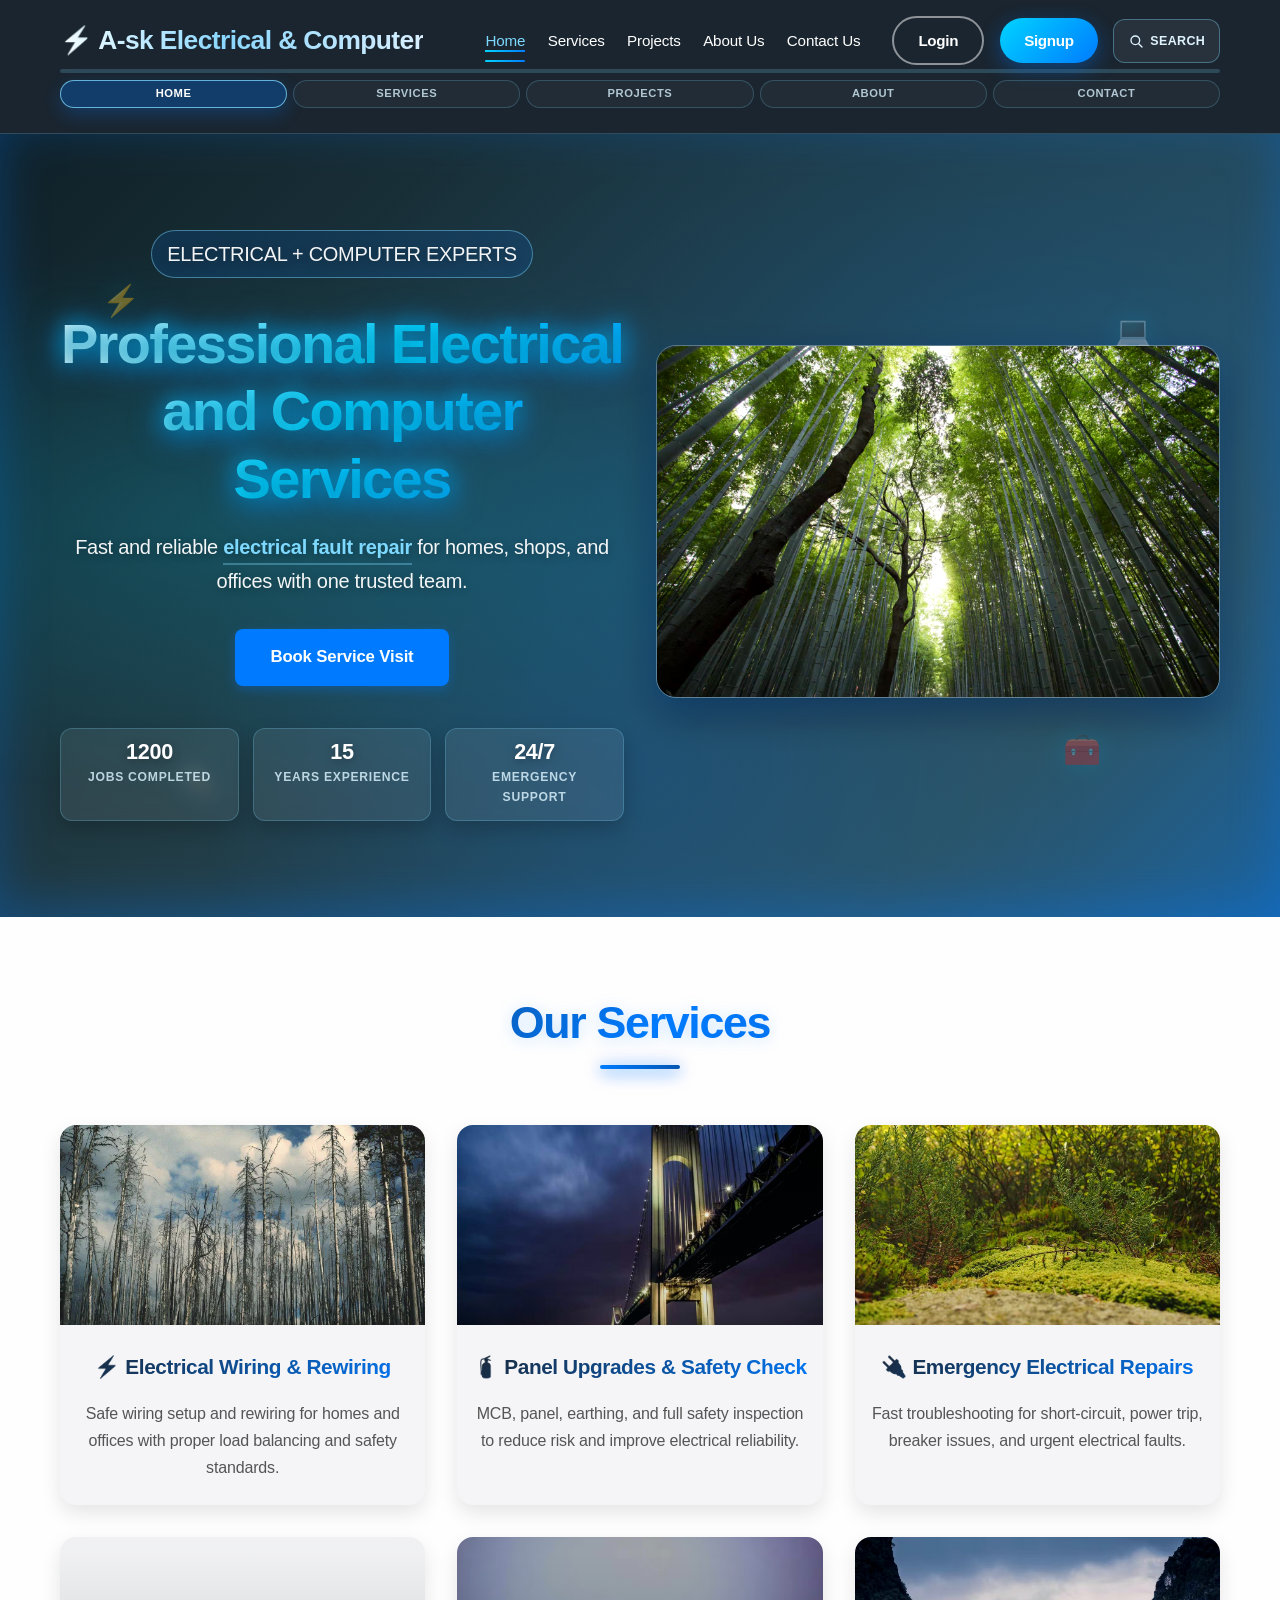
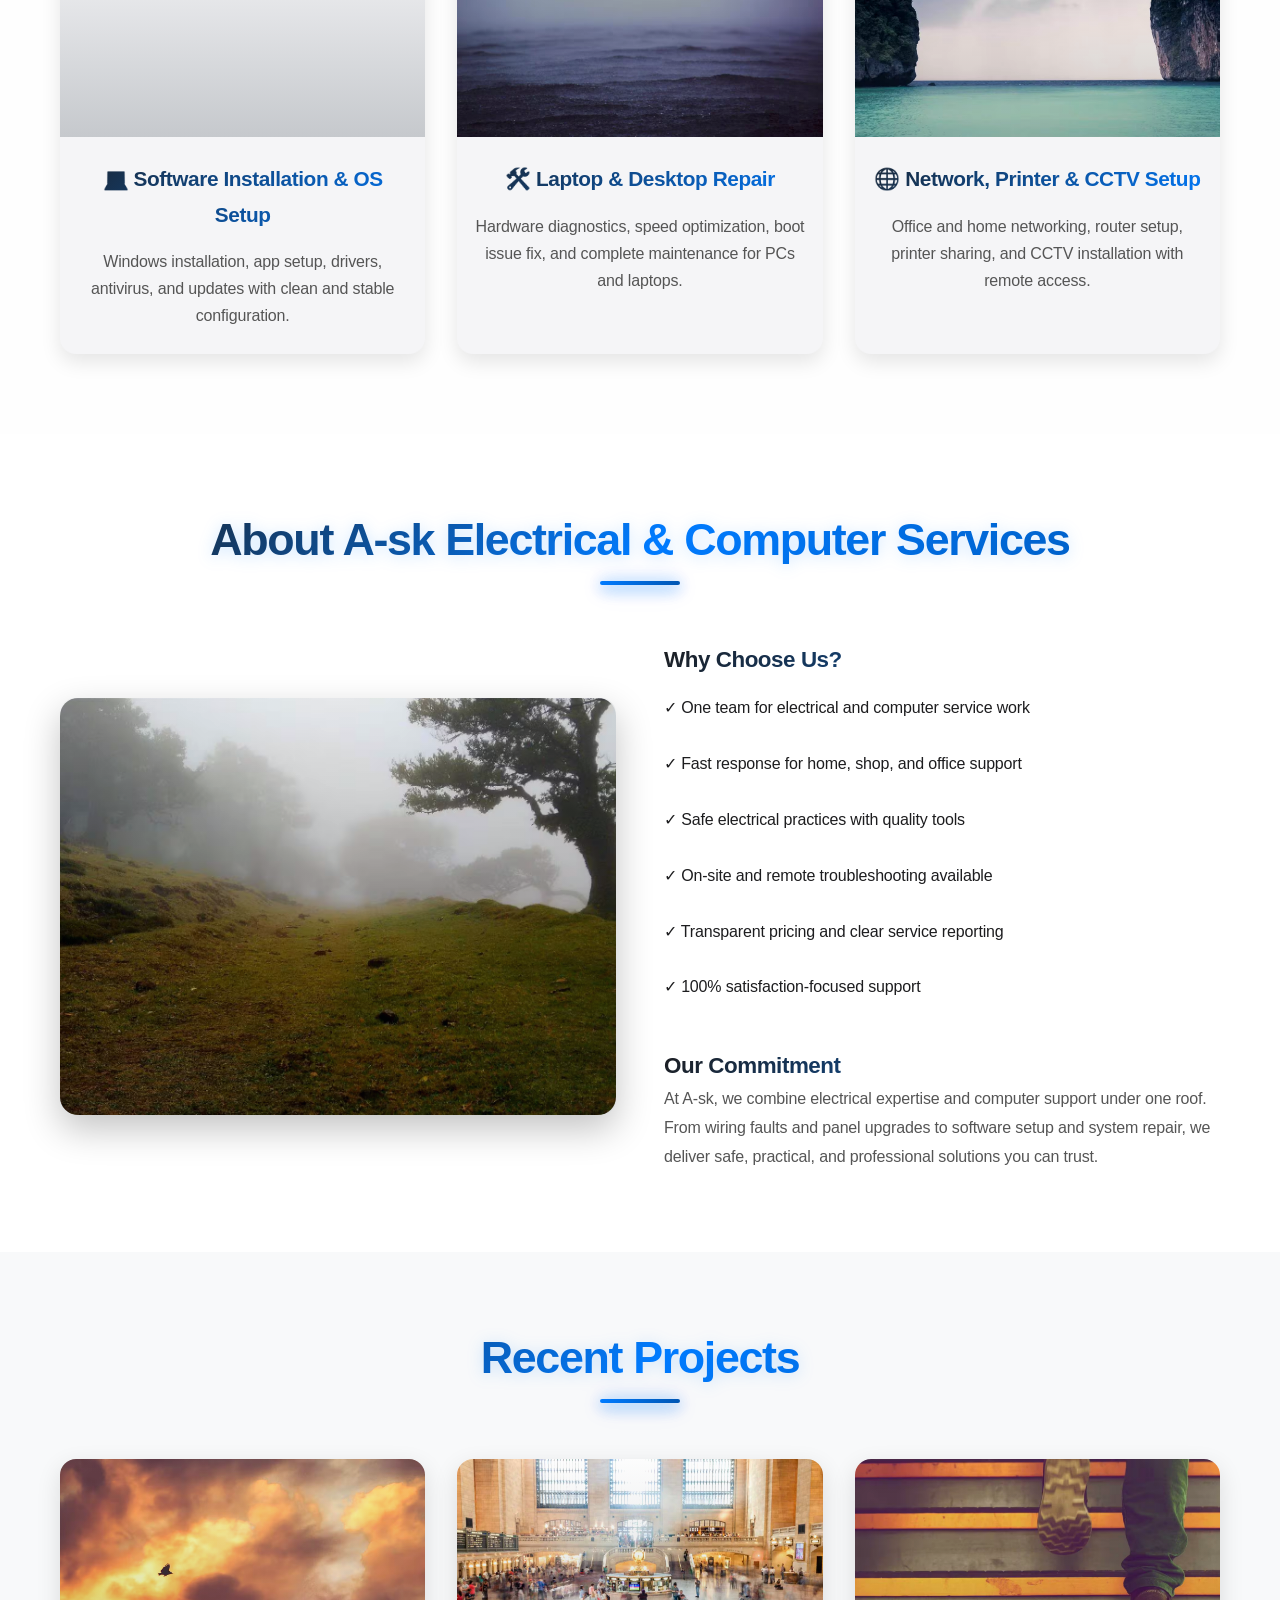
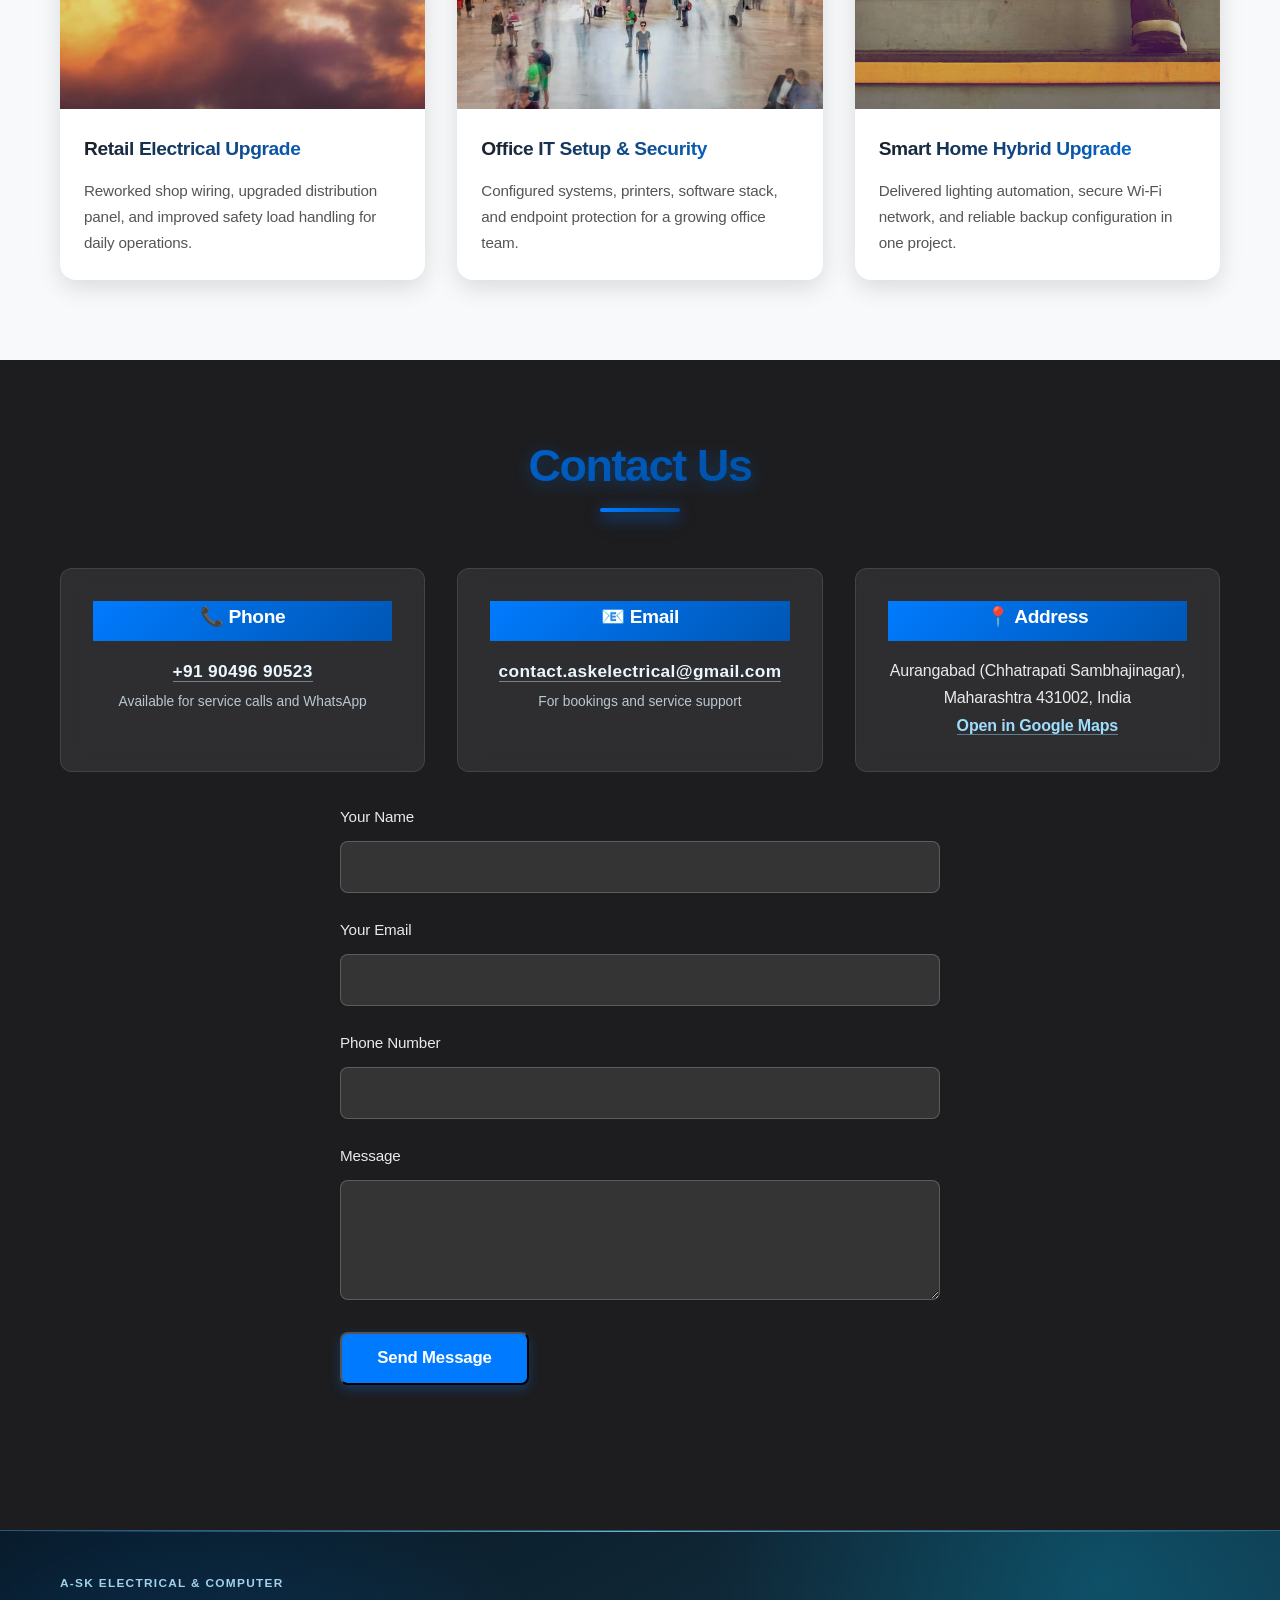
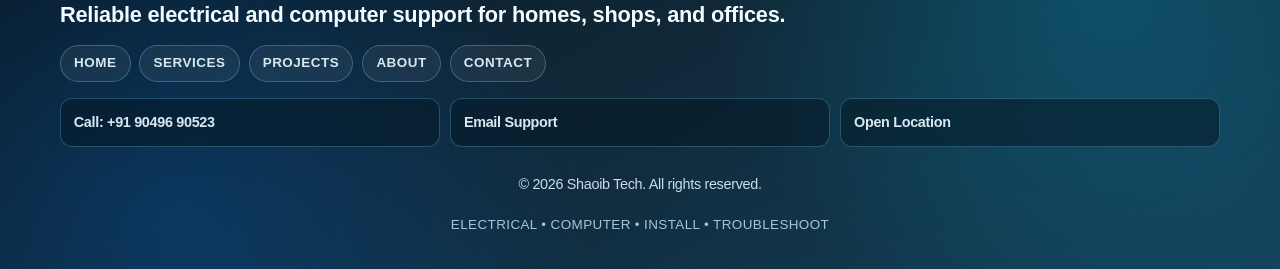
==== commit 204849d9: "upate website" ====
--- a/index.html
+++ b/index.html
@@ -365,10 +365,29 @@
     </section>
 
     <!-- Footer -->
-    <footer>
-        <div class="container">
-            <p>&copy; 2026 Made with ❤️ Shaoib Tech. All rights reserved.</p>
-            <p>Electrical • Computer • Install • Troubleshoot</p>
+    <footer class="site-footer">
+        <div class="container footer-shell">
+            <div class="footer-brand-block">
+                <p class="footer-kicker">A-SK ELECTRICAL &amp; COMPUTER</p>
+                <h3 class="footer-title">Reliable electrical and computer support for homes, shops, and offices.</h3>
+            </div>
+
+            <nav class="footer-links" aria-label="Footer Quick Links">
+                <a href="#home">Home</a>
+                <a href="#services">Services</a>
+                <a href="#portfolio">Projects</a>
+                <a href="#about">About</a>
+                <a href="#contact">Contact</a>
+            </nav>
+
+            <div class="footer-contact-quick" aria-label="Quick Contact Actions">
+                <a class="footer-contact-link" href="tel:+919049690523">Call: +91 90496 90523</a>
+                <a class="footer-contact-link" href="mailto:contact.askelectrical@gmail.com?subject=Service%20Request%20-%20A-sk%20Electrical%20%26%20Computer">Email Support</a>
+                <a class="footer-contact-link" href="https://www.google.com/maps?q=19.895975,75.288890" target="_blank" rel="noopener noreferrer">Open Location</a>
+            </div>
+
+            <p class="footer-copy">&copy; 2026 Shaoib Tech. All rights reserved.</p>
+            <p class="footer-service-line">Electrical • Computer • Install • Troubleshoot</p>
         </div>
     </footer>
 
--- a/Styles.css
+++ b/Styles.css
@@ -1747,18 +1747,128 @@
             min-height: 120px;
         }
         
-        footer {
-            background-color: #1d1d1f;
-            color: rgba(255, 255, 255, 0.9);
+        .site-footer {
+            position: relative;
+            background:
+                radial-gradient(circle at 86% 14%, rgba(0, 212, 255, 0.2), transparent 34%),
+                radial-gradient(circle at 14% 86%, rgba(0, 123, 255, 0.22), transparent 36%),
+                linear-gradient(152deg, #081722 0%, #102838 46%, #143f58 100%);
+            color: rgba(236, 247, 255, 0.9);
+            padding: 2.6rem 0 2rem;
+            border-top: 1px solid rgba(126, 217, 255, 0.24);
+            overflow: hidden;
+        }
+
+        .site-footer::before {
+            content: '';
+            position: absolute;
+            top: 0;
+            left: 0;
+            right: 0;
+            height: 1px;
+            background: linear-gradient(90deg, transparent 0%, rgba(126, 217, 255, 0.82) 50%, transparent 100%);
+        }
+
+        .footer-shell {
+            position: relative;
+            display: grid;
+            gap: 1rem;
+            z-index: 1;
+        }
+
+        .footer-brand-block {
+            max-width: 760px;
+        }
+
+        .footer-kicker {
+            margin: 0;
+            color: rgba(178, 230, 255, 0.9);
+            font-size: 0.74rem;
+            font-weight: 700;
+            letter-spacing: 0.11em;
+            text-transform: uppercase;
+        }
+
+        .footer-title {
+            margin-top: 0.4rem;
+            margin-bottom: 0;
+            color: #f3fbff;
+            font-size: clamp(1.12rem, 2vw, 1.36rem);
+            line-height: 1.35;
+            letter-spacing: -0.01em;
+            font-weight: 600;
+        }
+
+        .footer-links {
+            display: flex;
+            flex-wrap: wrap;
+            gap: 0.55rem;
+        }
+
+        .footer-links a {
+            display: inline-flex;
+            align-items: center;
+            justify-content: center;
+            min-height: 34px;
+            padding: 0.38rem 0.82rem;
+            border-radius: 999px;
+            border: 1px solid rgba(126, 217, 255, 0.3);
+            background: rgba(255, 255, 255, 0.06);
+            color: rgba(232, 247, 255, 0.92);
+            text-decoration: none;
+            font-size: 0.84rem;
+            font-weight: 700;
+            letter-spacing: 0.04em;
+            text-transform: uppercase;
+            transition: background 0.2s ease, border-color 0.2s ease, transform 0.2s ease;
+        }
+
+        .footer-links a:hover {
+            background: rgba(0, 123, 255, 0.28);
+            border-color: rgba(126, 217, 255, 0.65);
+            transform: translateY(-1px);
+        }
+
+        .footer-contact-quick {
+            display: grid;
+            grid-template-columns: repeat(auto-fit, minmax(210px, 1fr));
+            gap: 0.65rem;
+        }
+
+        .footer-contact-link {
+            border-radius: 12px;
+            border: 1px solid rgba(126, 217, 255, 0.26);
+            background: rgba(4, 24, 38, 0.55);
+            color: rgba(229, 245, 255, 0.94);
+            text-decoration: none;
+            font-size: 0.9rem;
+            font-weight: 600;
+            padding: 0.7rem 0.8rem;
+            transition: border-color 0.2s ease, background 0.2s ease, transform 0.2s ease;
+            overflow-wrap: anywhere;
+        }
+
+        .footer-contact-link:hover {
+            border-color: rgba(126, 217, 255, 0.7);
+            background: rgba(0, 123, 255, 0.22);
+            transform: translateY(-1px);
+        }
+
+        .footer-copy {
+            margin-top: 0.55rem;
+            margin-bottom: 0;
+            color: rgba(220, 240, 255, 0.9);
+            font-size: 0.9rem;
             text-align: center;
-            padding: 2.5rem 0;
-            border-top: 1px solid rgba(255, 255, 255, 0.1);
-            font-size: 0.95rem;
-            letter-spacing: -0.01em;
-        }
-
-        footer p {
-            margin: 0.5rem 0;
+        }
+
+        .footer-service-line {
+            margin: 0.15rem 0 0;
+            color: rgba(189, 225, 246, 0.85);
+            text-align: center;
+            font-size: 0.84rem;
+            letter-spacing: 0.03em;
+            text-transform: uppercase;
         }
 
         /* Back to Top Button */
@@ -2226,6 +2336,28 @@
             .clear-search-btn {
                 width: 100%;
             }
+
+            .site-footer {
+                padding: 2.15rem 0 1.75rem;
+            }
+
+            .footer-title {
+                font-size: 1.08rem;
+            }
+
+            .footer-links a {
+                min-height: 30px;
+                padding: 0.35rem 0.7rem;
+                font-size: 0.74rem;
+            }
+
+            .footer-contact-quick {
+                grid-template-columns: 1fr;
+            }
+
+            .footer-contact-link {
+                text-align: center;
+            }
         }
 
         @media (max-width: 480px) {
@@ -2465,9 +2597,37 @@
                 border-radius: 10px;
             }
 
-            footer {
-                padding: 1.5rem 0;
-                font-size: 0.9rem;
+            .site-footer {
+                padding: 1.55rem 0 1.35rem;
+            }
+
+            .footer-brand-block {
+                text-align: center;
+            }
+
+            .footer-kicker {
+                font-size: 0.68rem;
+            }
+
+            .footer-title {
+                font-size: 0.98rem;
+            }
+
+            .footer-links {
+                justify-content: center;
+            }
+
+            .footer-links a {
+                font-size: 0.7rem;
+            }
+
+            .footer-copy {
+                font-size: 0.82rem;
+            }
+
+            .footer-service-line {
+                font-size: 0.72rem;
+                letter-spacing: 0.025em;
             }
 
 
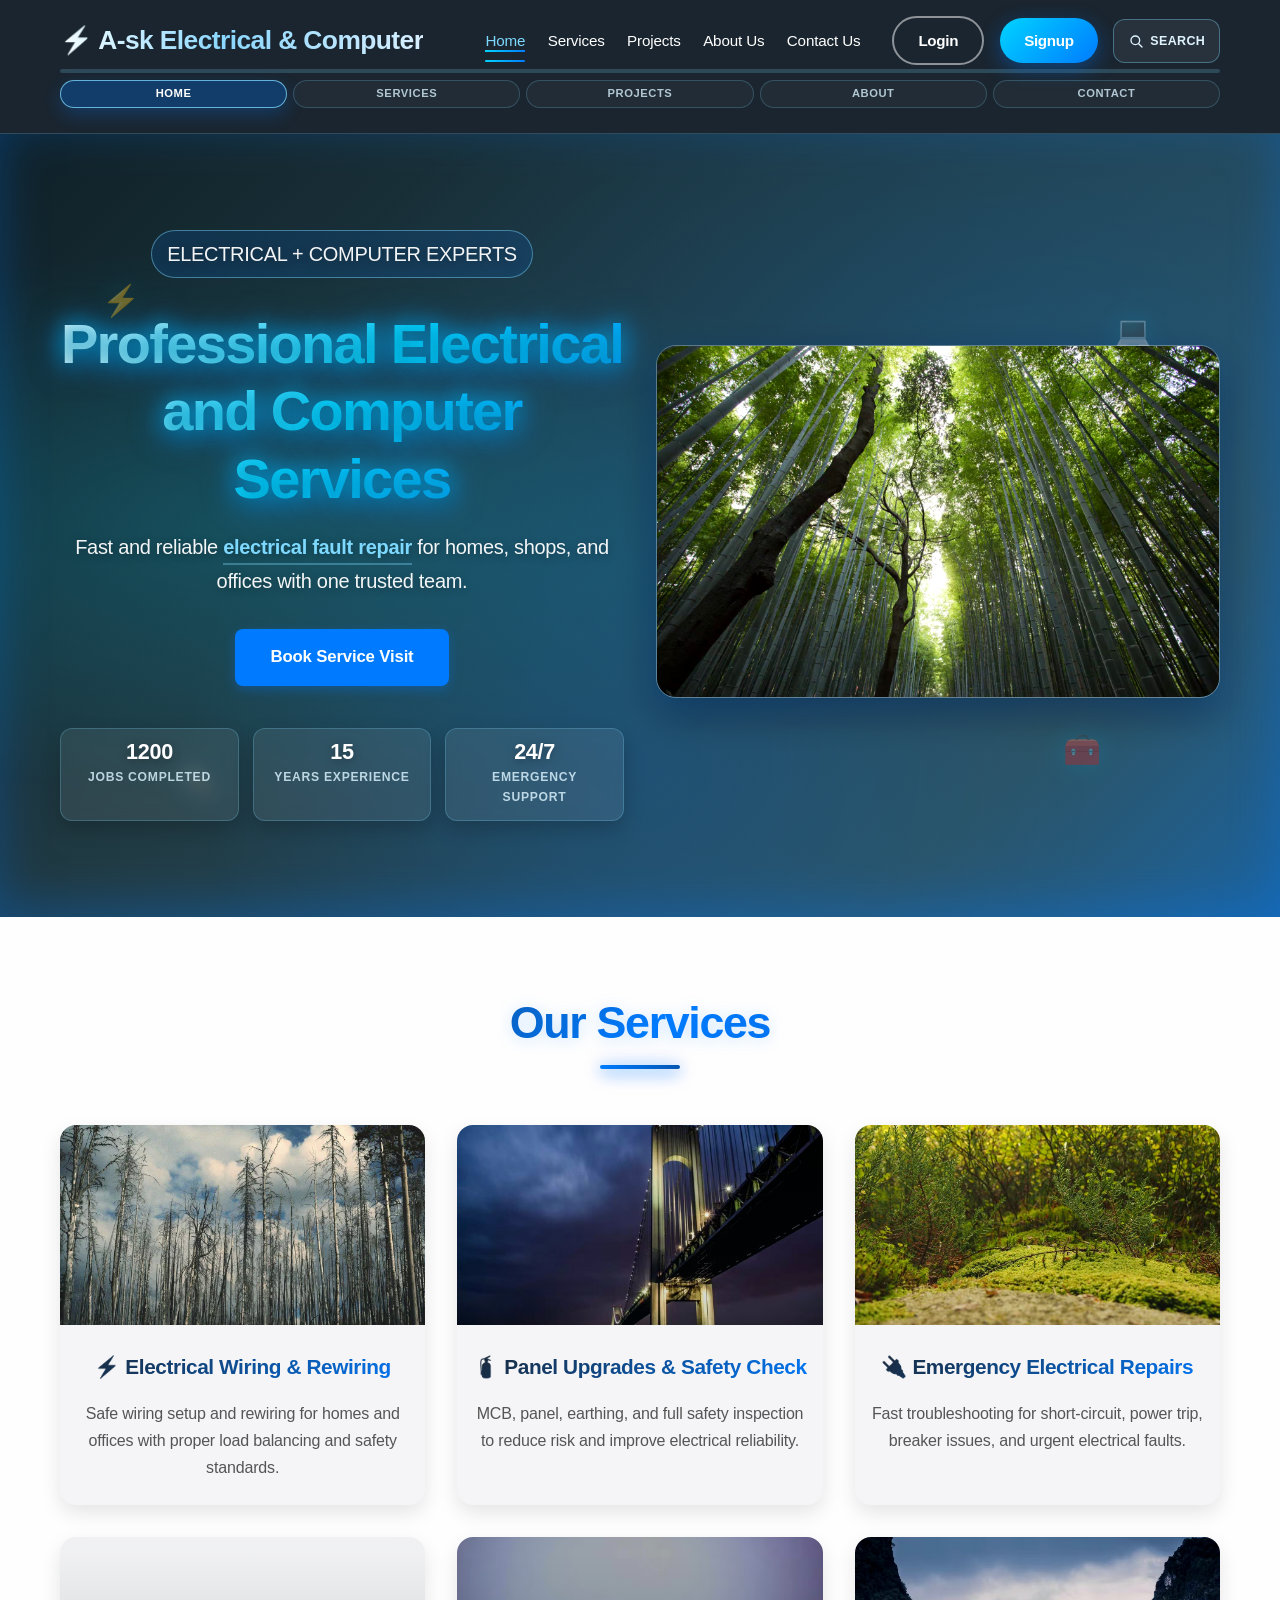
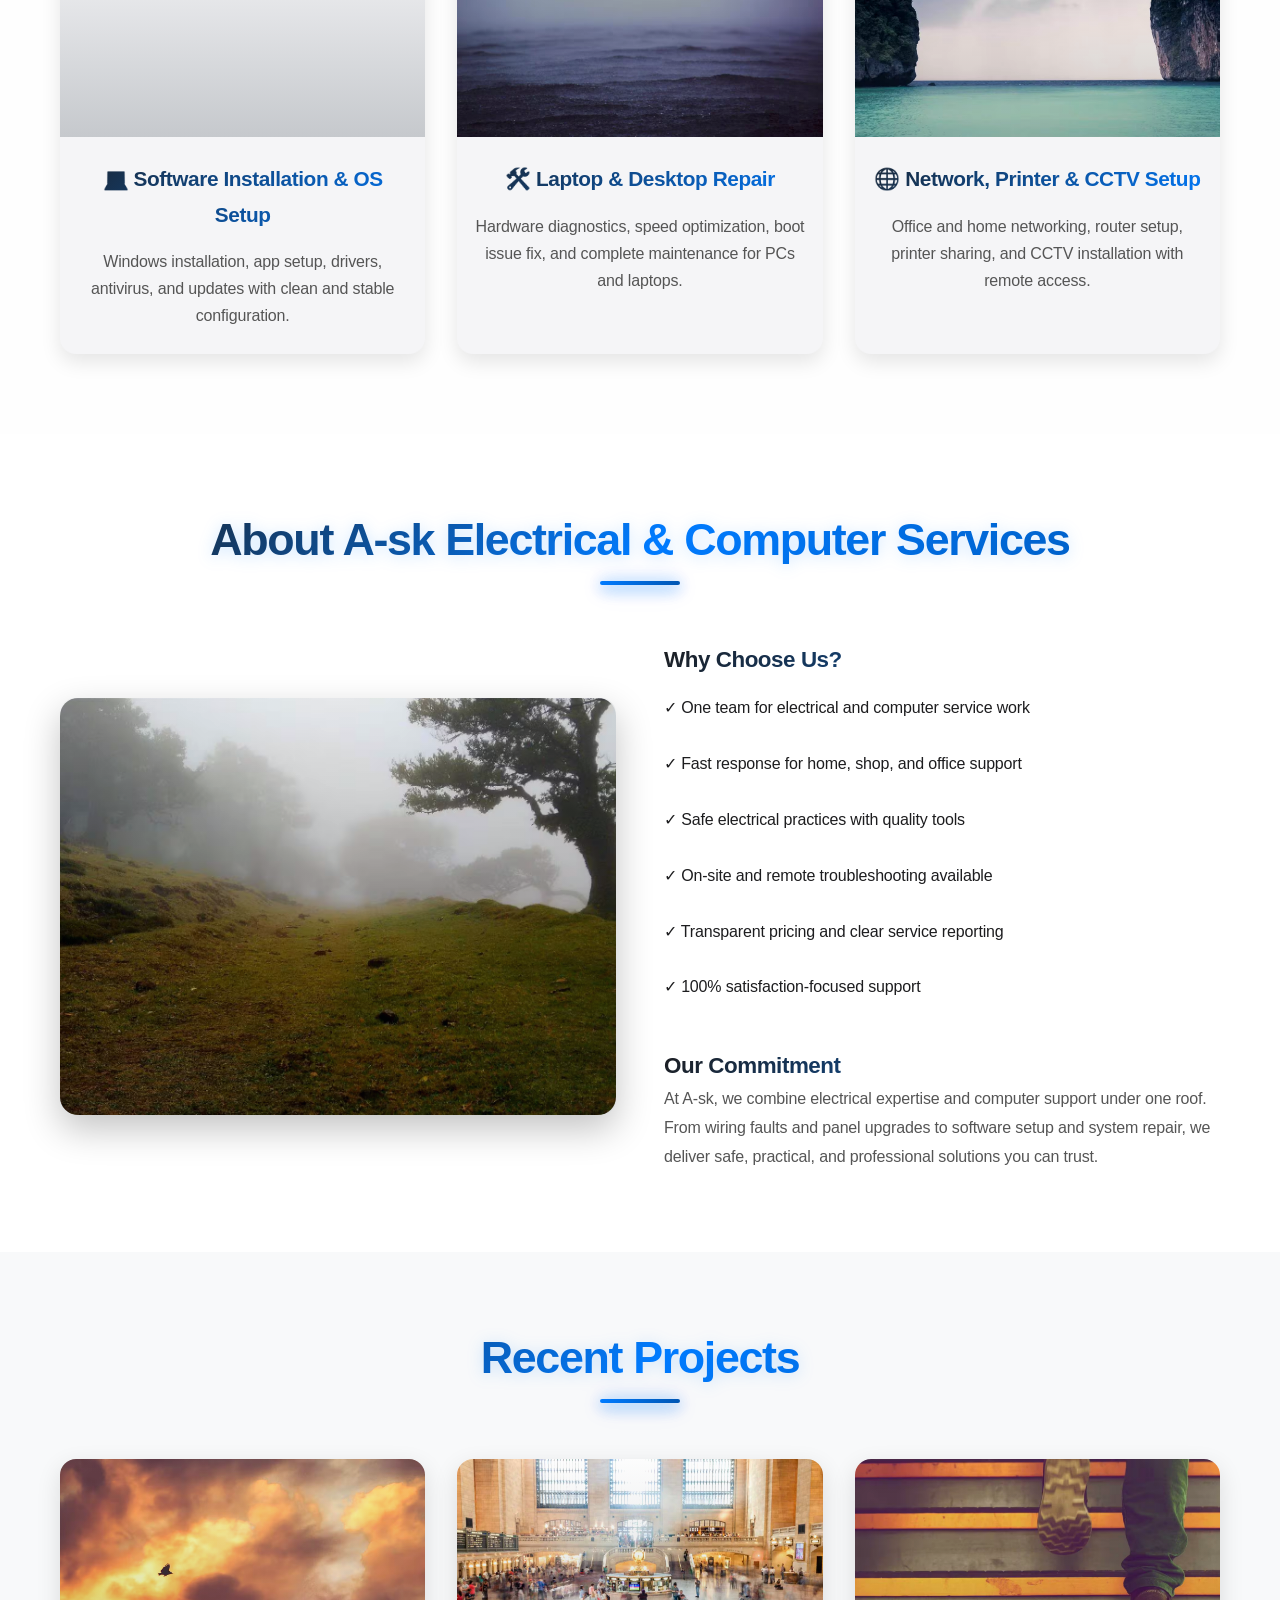
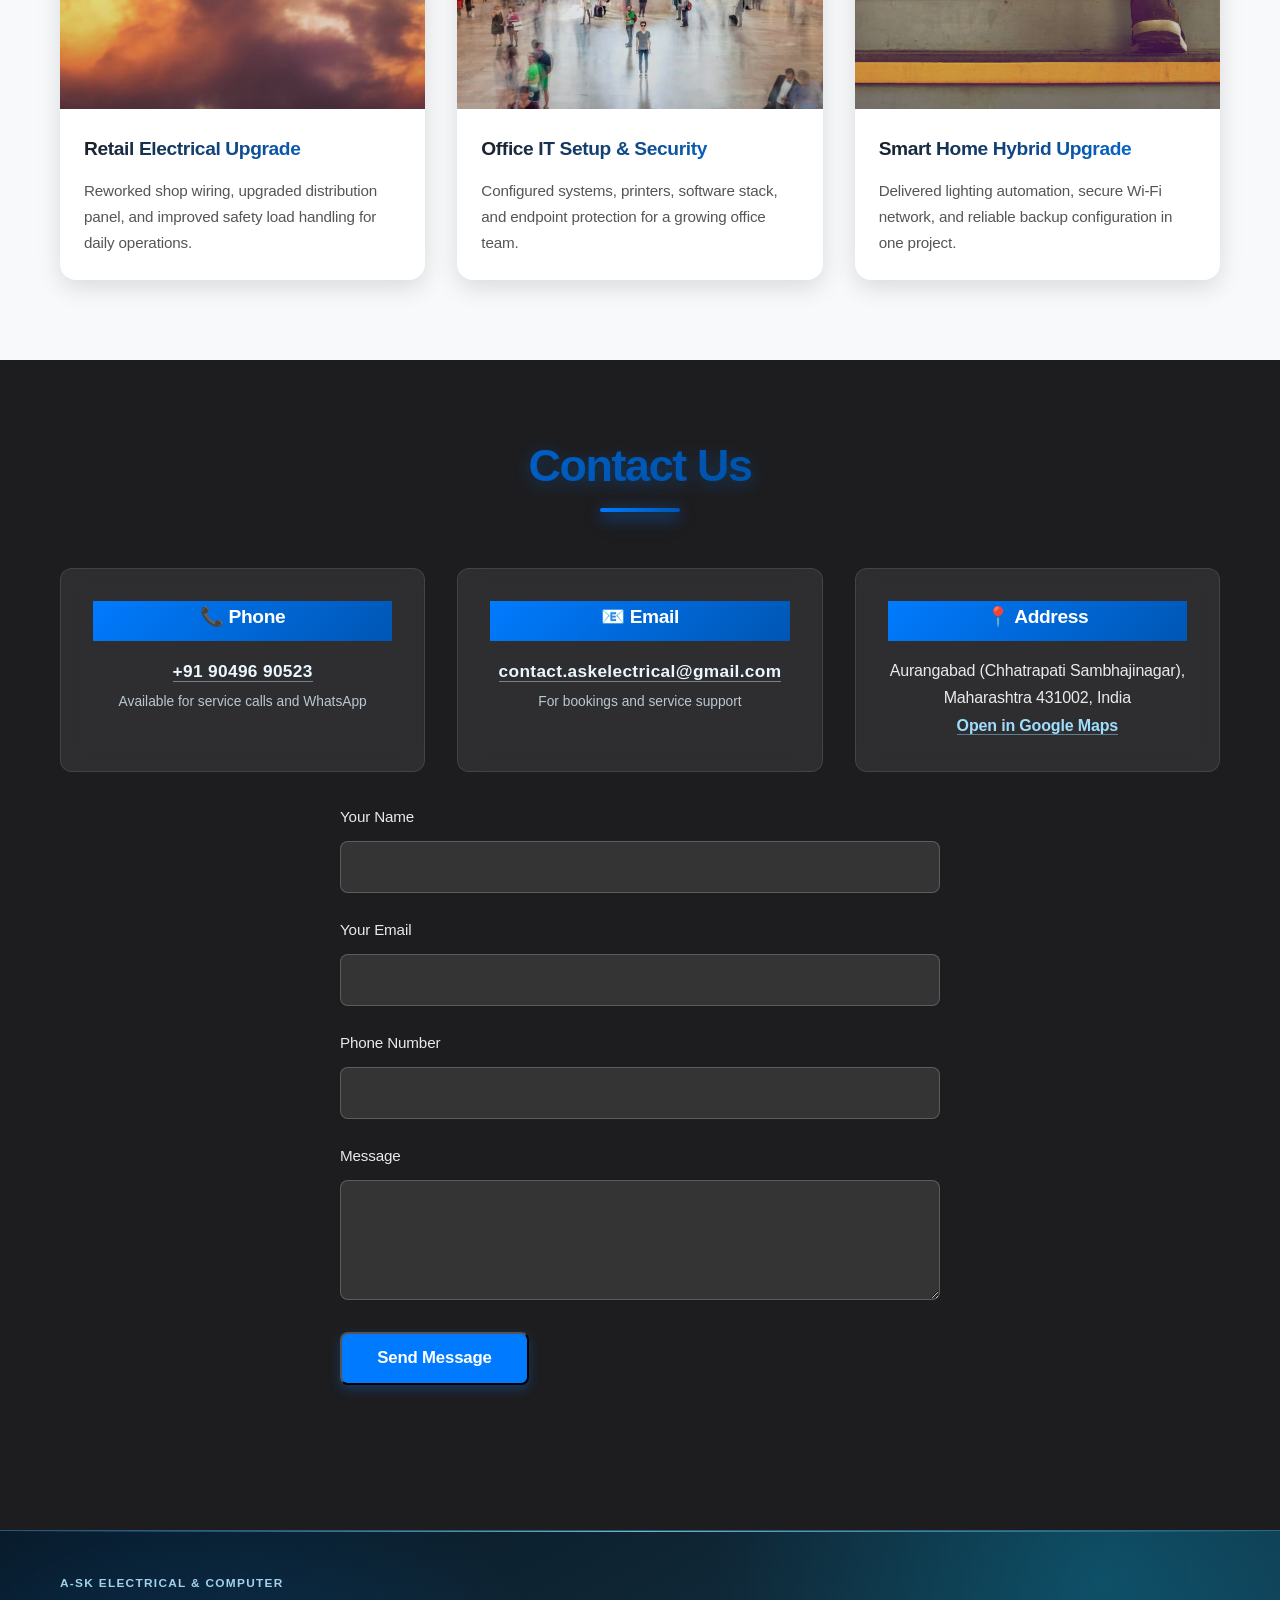
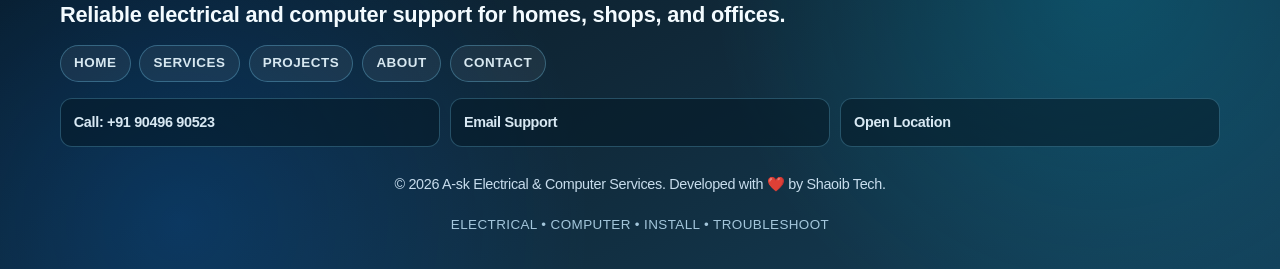
==== commit cc666558: "update website" ====
--- a/index.html
+++ b/index.html
@@ -386,7 +386,7 @@
                 <a class="footer-contact-link" href="https://www.google.com/maps?q=19.895975,75.288890" target="_blank" rel="noopener noreferrer">Open Location</a>
             </div>
 
-            <p class="footer-copy">&copy; 2026 Shaoib Tech. All rights reserved.</p>
+            <p class="footer-copy">&copy; 2026 A-sk Electrical &amp; Computer Services. Developed with ❤️ by Shaoib Tech.</p>
             <p class="footer-service-line">Electrical • Computer • Install • Troubleshoot</p>
         </div>
     </footer>
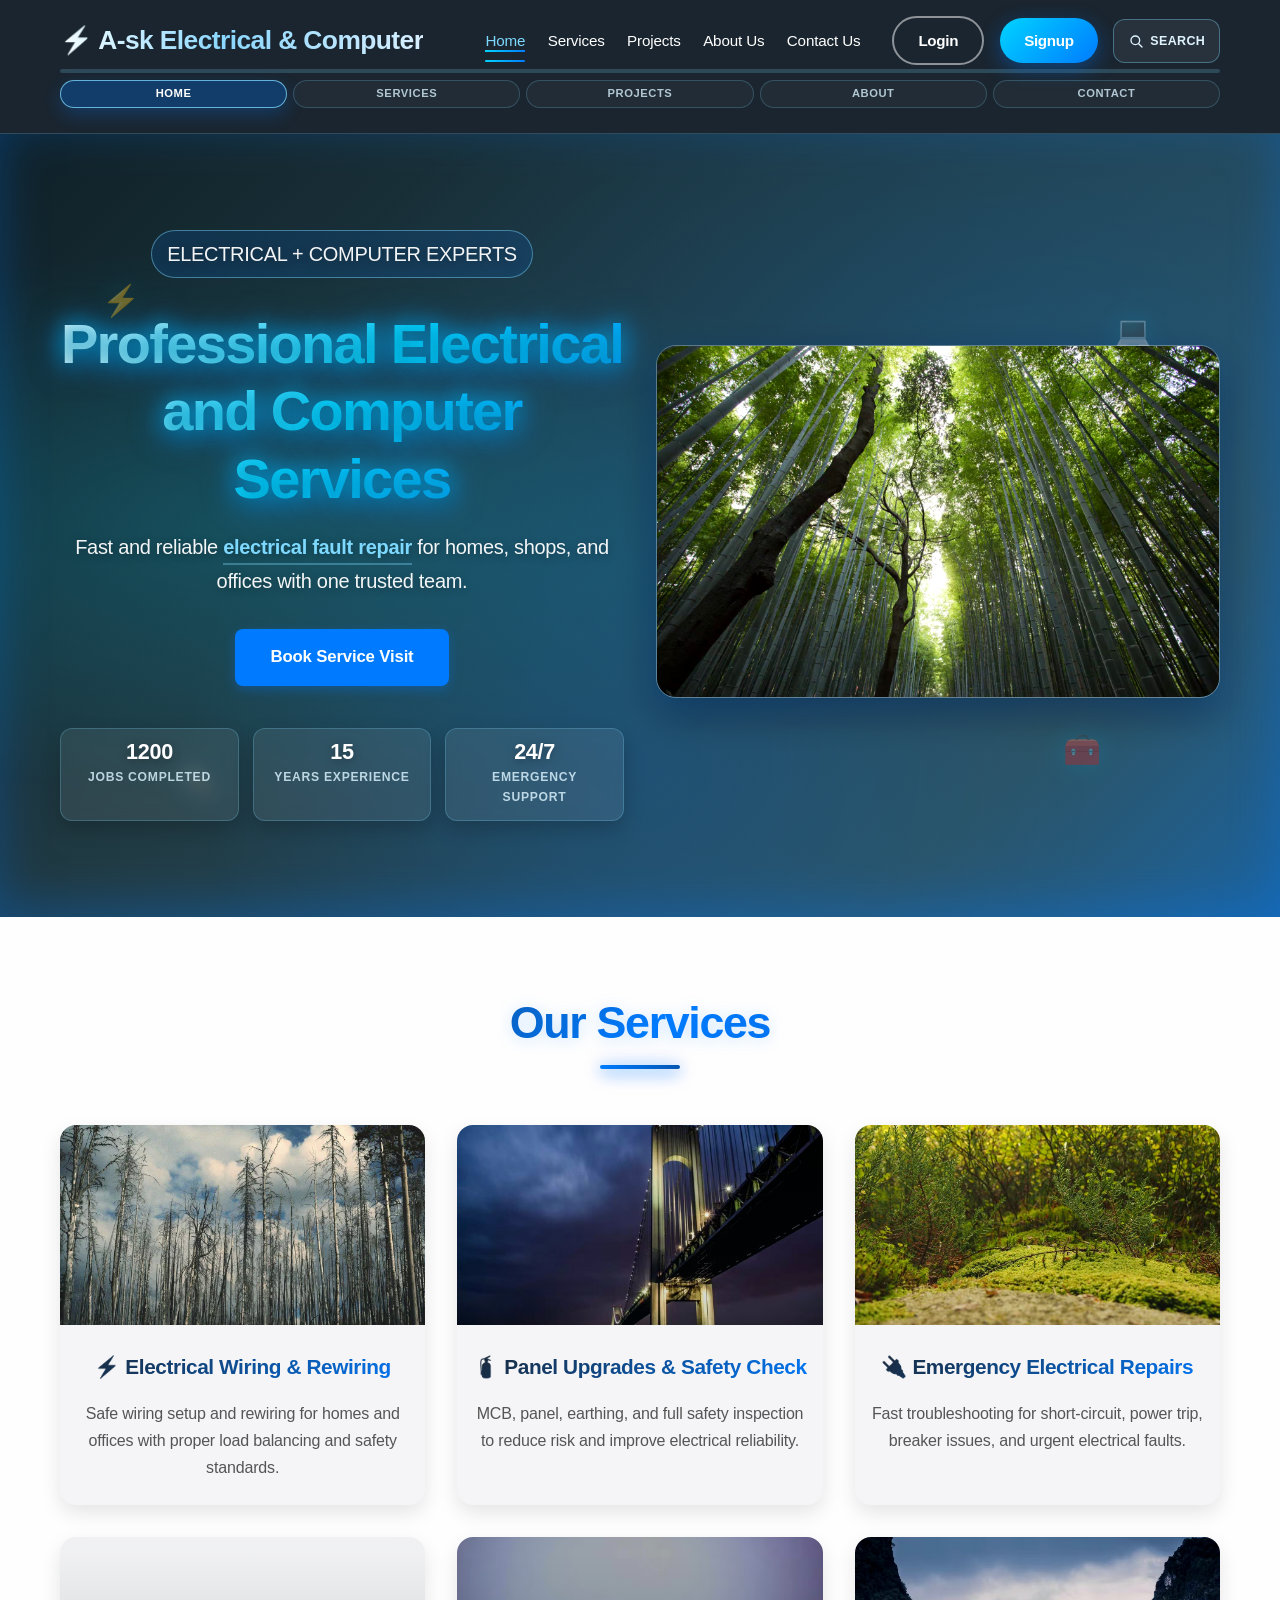
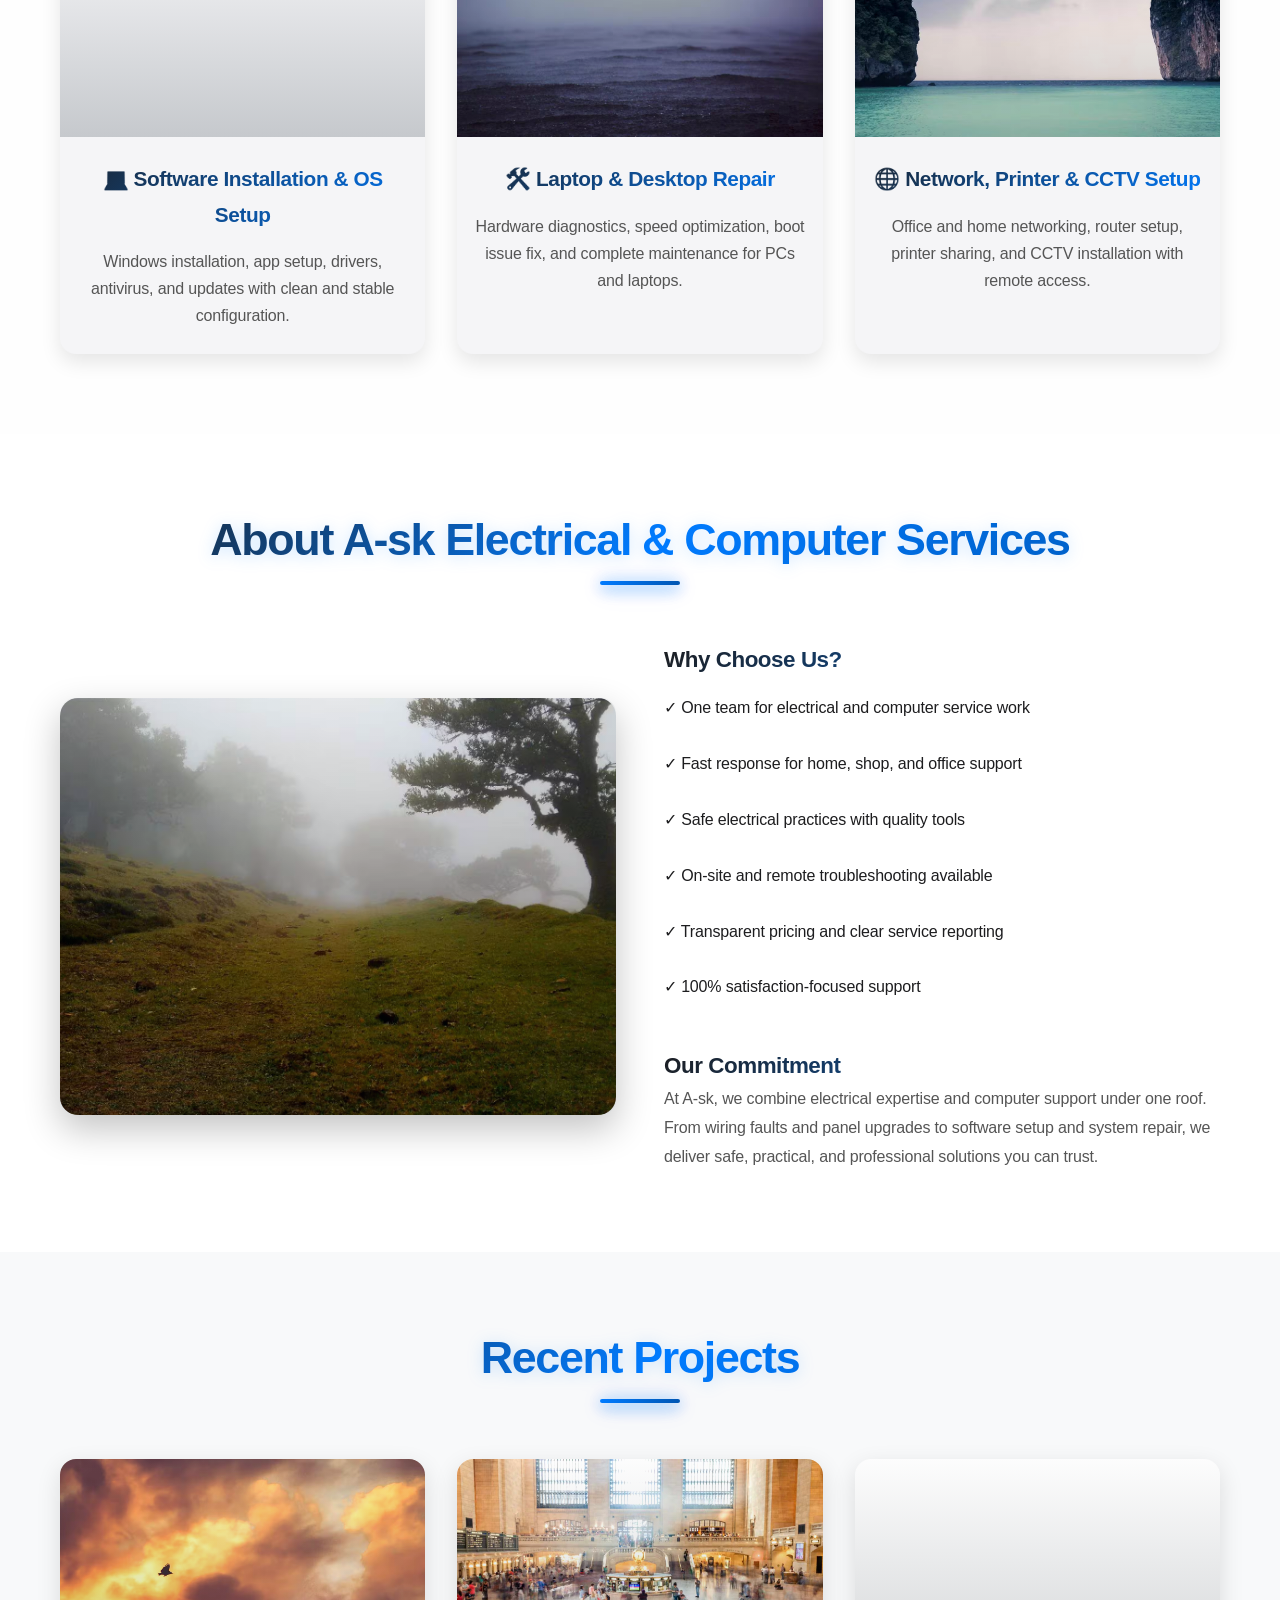
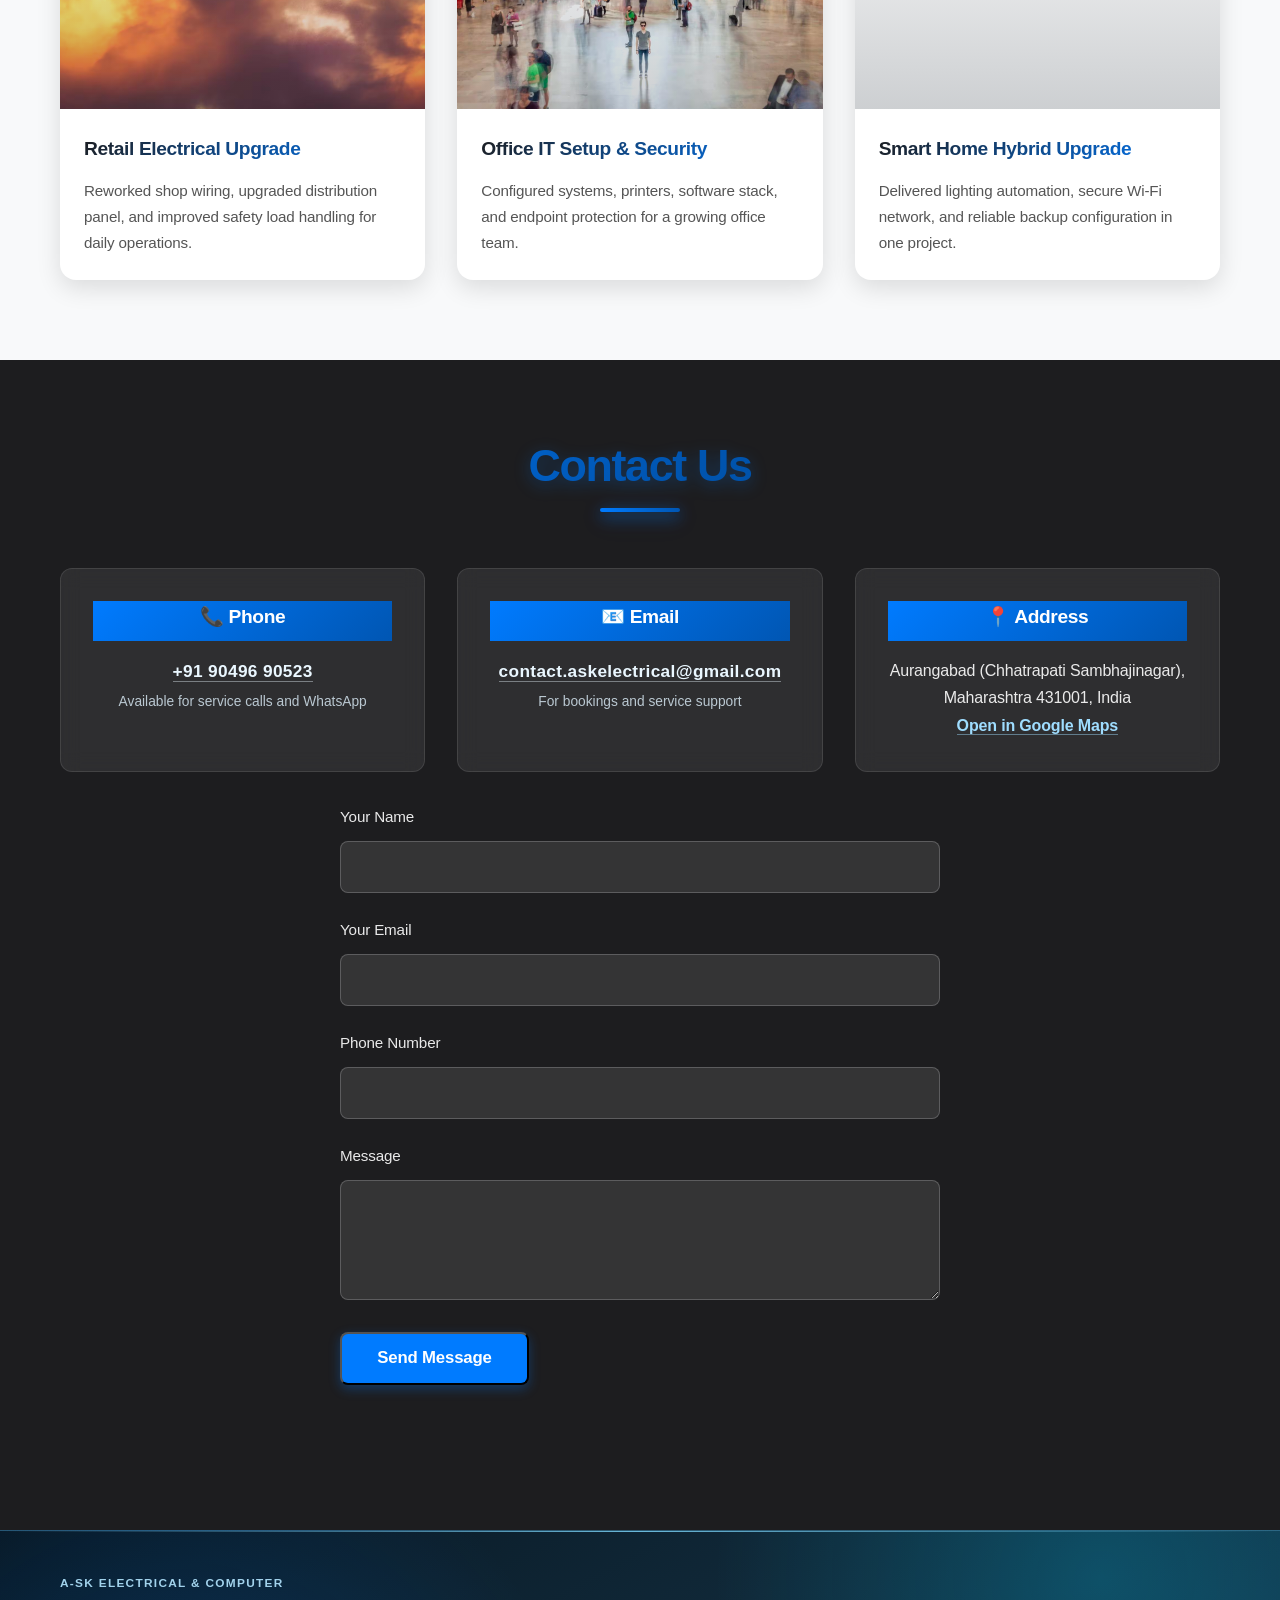
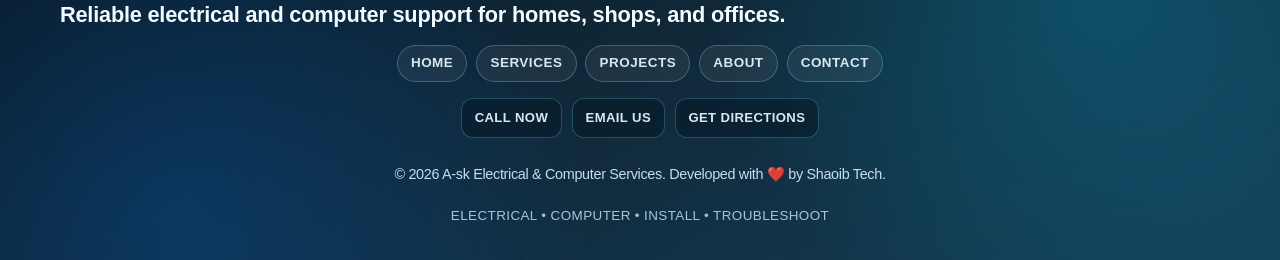
==== commit d47f70ab: "update website" ====
--- a/index.html
+++ b/index.html
@@ -330,7 +330,7 @@
                 <div class="contact-item">
                     <h3>📍 Address</h3>
                     <p>
-                        Aurangabad (Chhatrapati Sambhajinagar), Maharashtra 431002, India<br>
+                        Aurangabad (Chhatrapati Sambhajinagar), Maharashtra 431001, India<br>
                         <!-- <span class="contact-coords">Plus Code: 7JFQV7WQ+9H</span><br> -->
                         <!-- <span class="contact-coords">GPS: 19.895975, 75.288890</span><br> -->
                         <a class="contact-map-link" href="https://www.google.com/maps?q=19.895975,75.288890" target="_blank" rel="noopener noreferrer">Open in Google Maps</a>
@@ -381,9 +381,9 @@
             </nav>
 
             <div class="footer-contact-quick" aria-label="Quick Contact Actions">
-                <a class="footer-contact-link" href="tel:+919049690523">Call: +91 90496 90523</a>
-                <a class="footer-contact-link" href="mailto:contact.askelectrical@gmail.com?subject=Service%20Request%20-%20A-sk%20Electrical%20%26%20Computer">Email Support</a>
-                <a class="footer-contact-link" href="https://www.google.com/maps?q=19.895975,75.288890" target="_blank" rel="noopener noreferrer">Open Location</a>
+                <a class="footer-contact-link" href="tel:+919049690523" aria-label="Call +91 90496 90523">Call Now</a>
+                <a class="footer-contact-link" href="mailto:contact.askelectrical@gmail.com?subject=Service%20Request%20-%20A-sk%20Electrical%20%26%20Computer">Email Us</a>
+                <a class="footer-contact-link" href="https://www.google.com/maps?q=19.895975,75.288890" target="_blank" rel="noopener noreferrer">Get Directions</a>
             </div>
 
             <p class="footer-copy">&copy; 2026 A-sk Electrical &amp; Computer Services. Developed with ❤️ by Shaoib Tech.</p>
--- a/Styles.css
+++ b/Styles.css
@@ -1803,6 +1803,7 @@
             display: flex;
             flex-wrap: wrap;
             gap: 0.55rem;
+            justify-content: center;
         }
 
         .footer-links a {
@@ -1830,22 +1831,29 @@
         }
 
         .footer-contact-quick {
-            display: grid;
-            grid-template-columns: repeat(auto-fit, minmax(210px, 1fr));
+            display: flex;
+            flex-wrap: wrap;
+            justify-content: center;
             gap: 0.65rem;
         }
 
         .footer-contact-link {
+            display: inline-flex;
+            align-items: center;
+            justify-content: center;
+            min-height: 36px;
             border-radius: 12px;
             border: 1px solid rgba(126, 217, 255, 0.26);
             background: rgba(4, 24, 38, 0.55);
             color: rgba(229, 245, 255, 0.94);
             text-decoration: none;
-            font-size: 0.9rem;
+            font-size: 0.82rem;
             font-weight: 600;
-            padding: 0.7rem 0.8rem;
+            letter-spacing: 0.03em;
+            text-transform: uppercase;
+            padding: 0.48rem 0.78rem;
             transition: border-color 0.2s ease, background 0.2s ease, transform 0.2s ease;
-            overflow-wrap: anywhere;
+            white-space: nowrap;
         }
 
         .footer-contact-link:hover {
@@ -2352,11 +2360,13 @@
             }
 
             .footer-contact-quick {
-                grid-template-columns: 1fr;
+                justify-content: center;
             }
 
             .footer-contact-link {
                 text-align: center;
+                min-height: 34px;
+                font-size: 0.78rem;
             }
         }
 
@@ -2628,6 +2638,11 @@
             .footer-service-line {
                 font-size: 0.72rem;
                 letter-spacing: 0.025em;
+            }
+
+            .footer-contact-link {
+                font-size: 0.74rem;
+                padding: 0.42rem 0.64rem;
             }
 
 
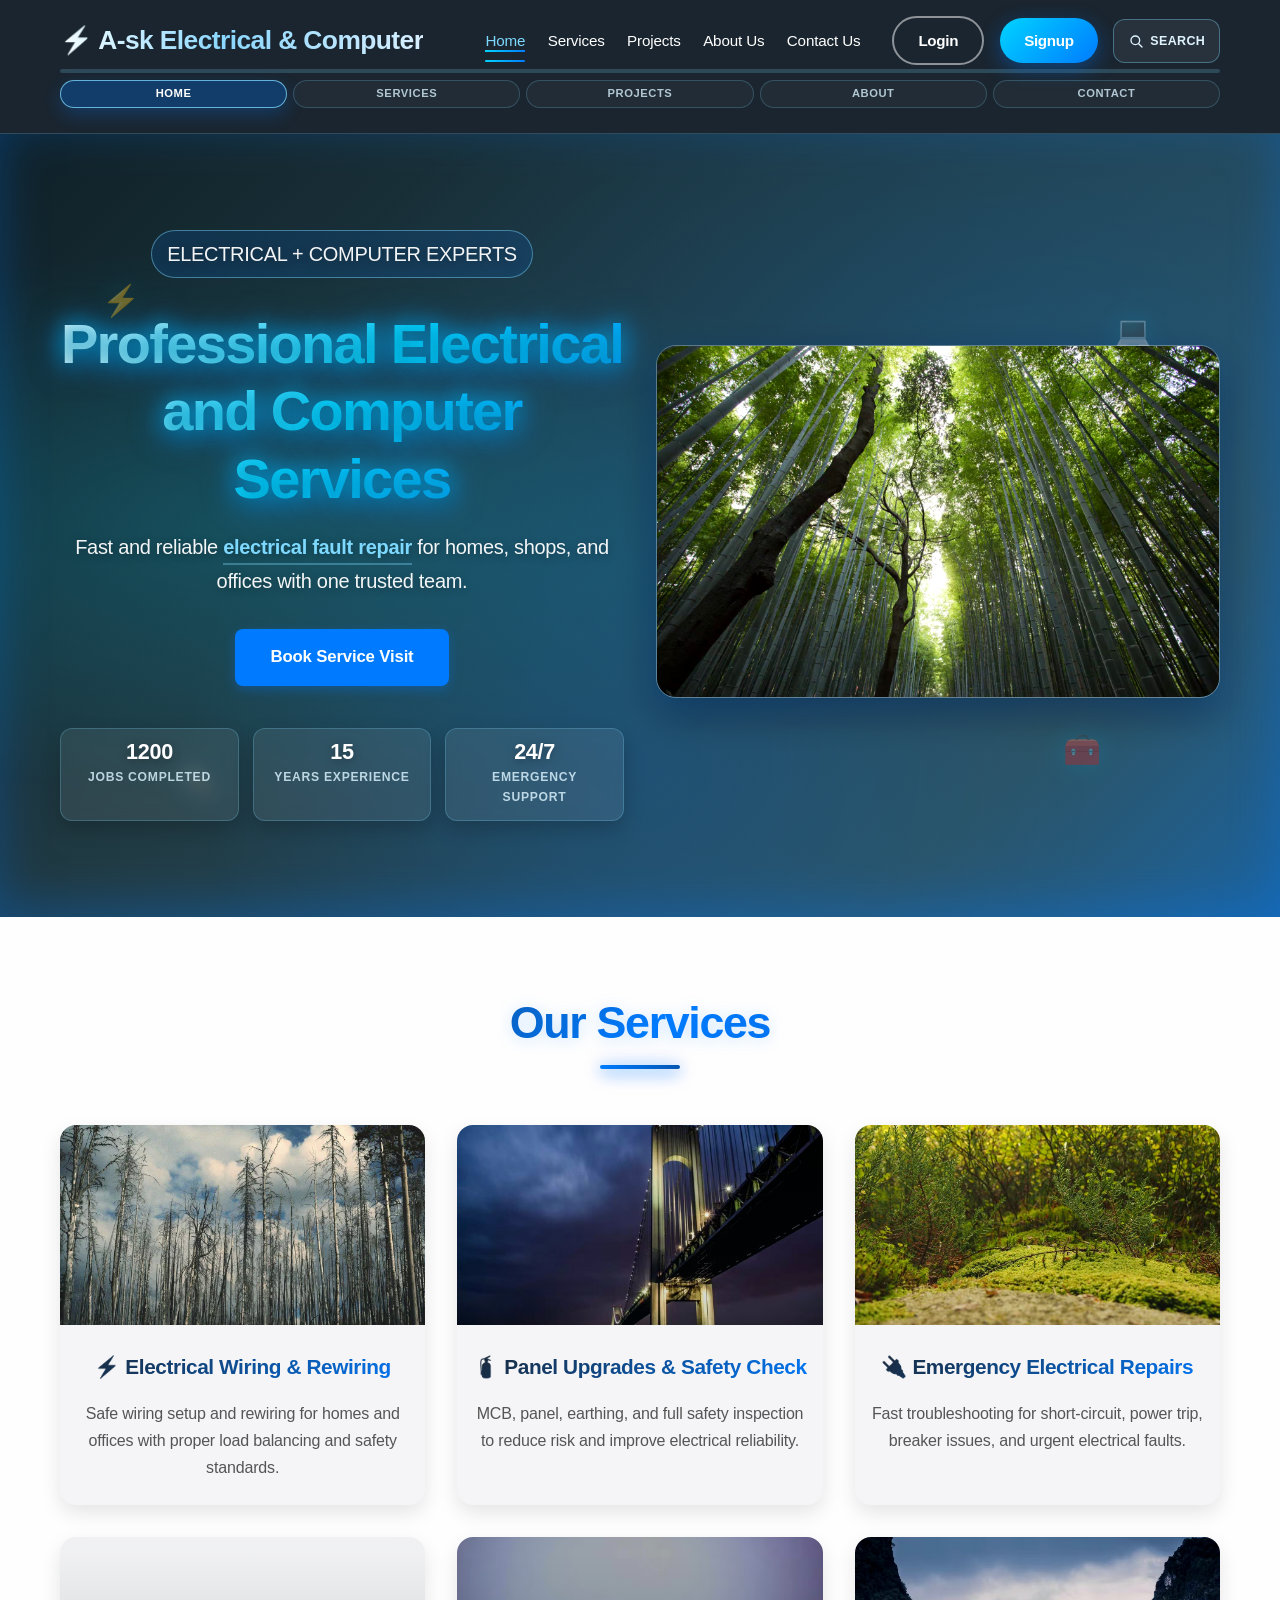
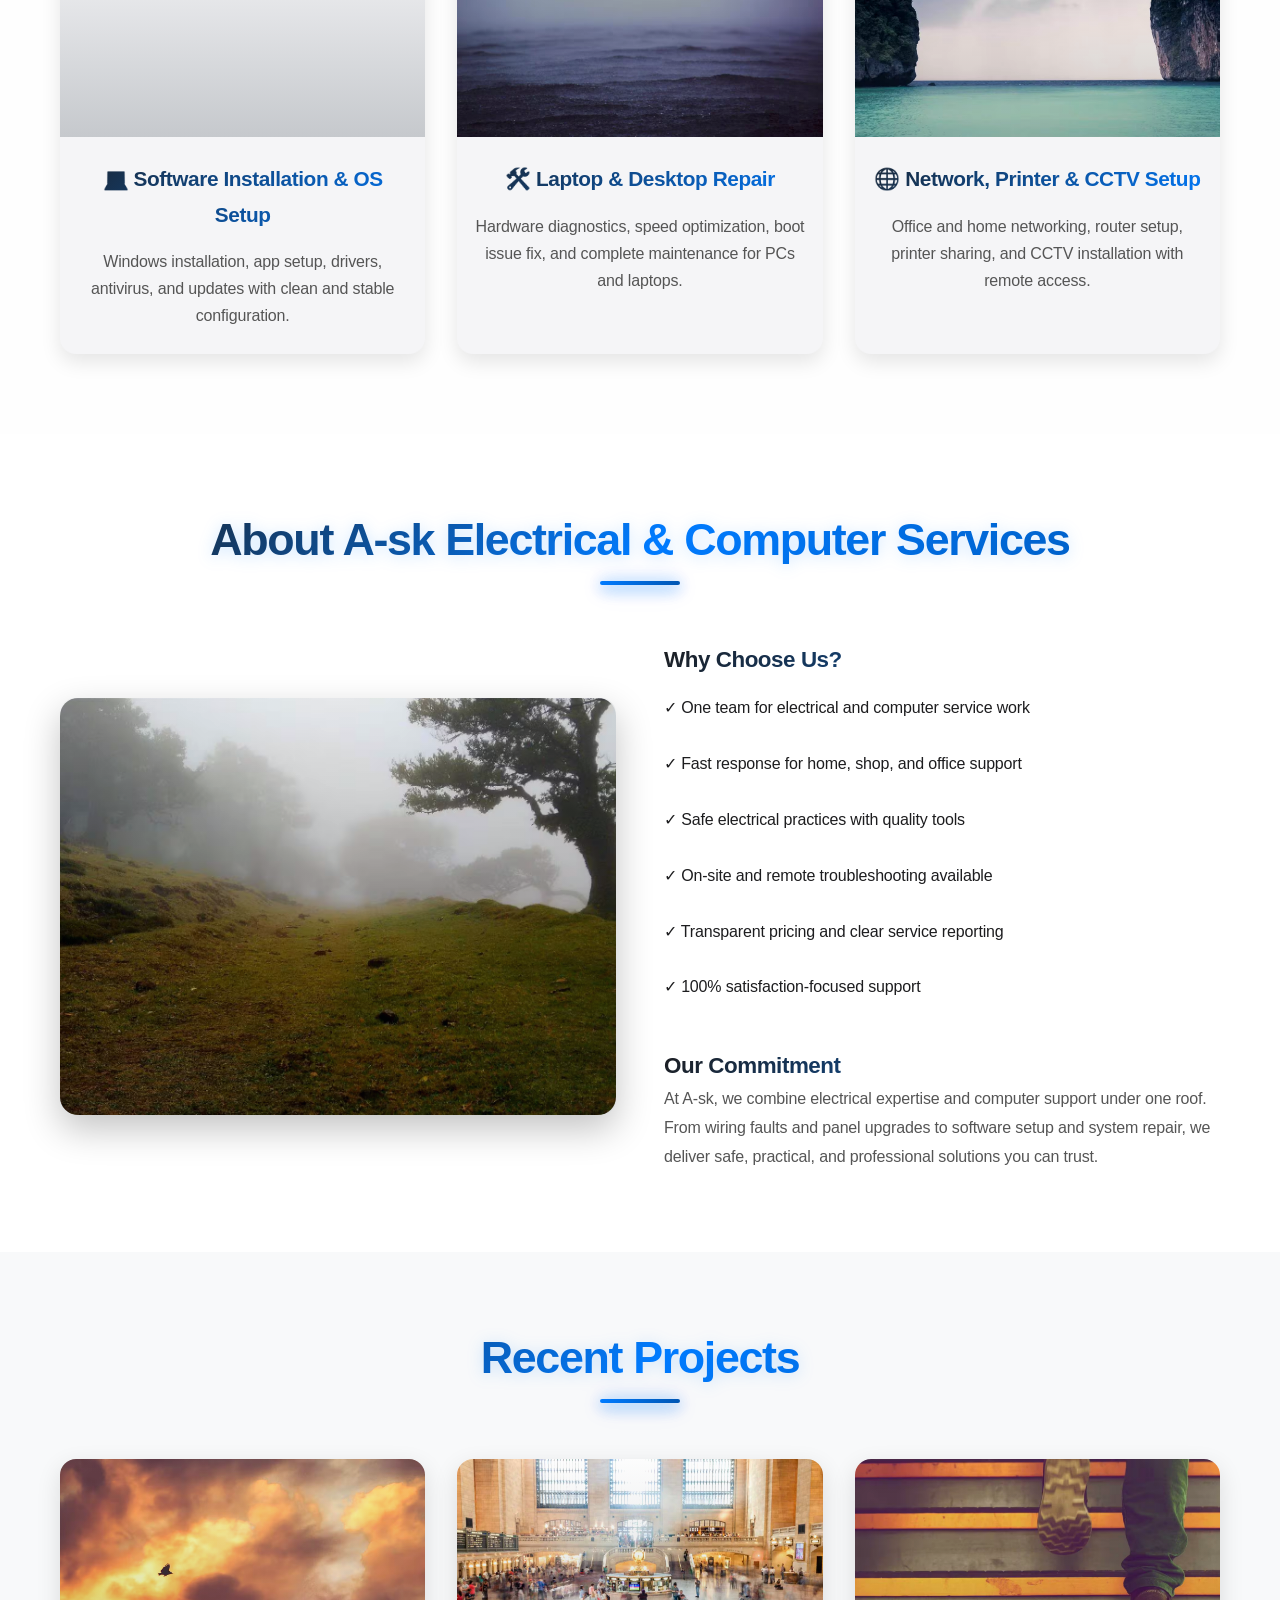
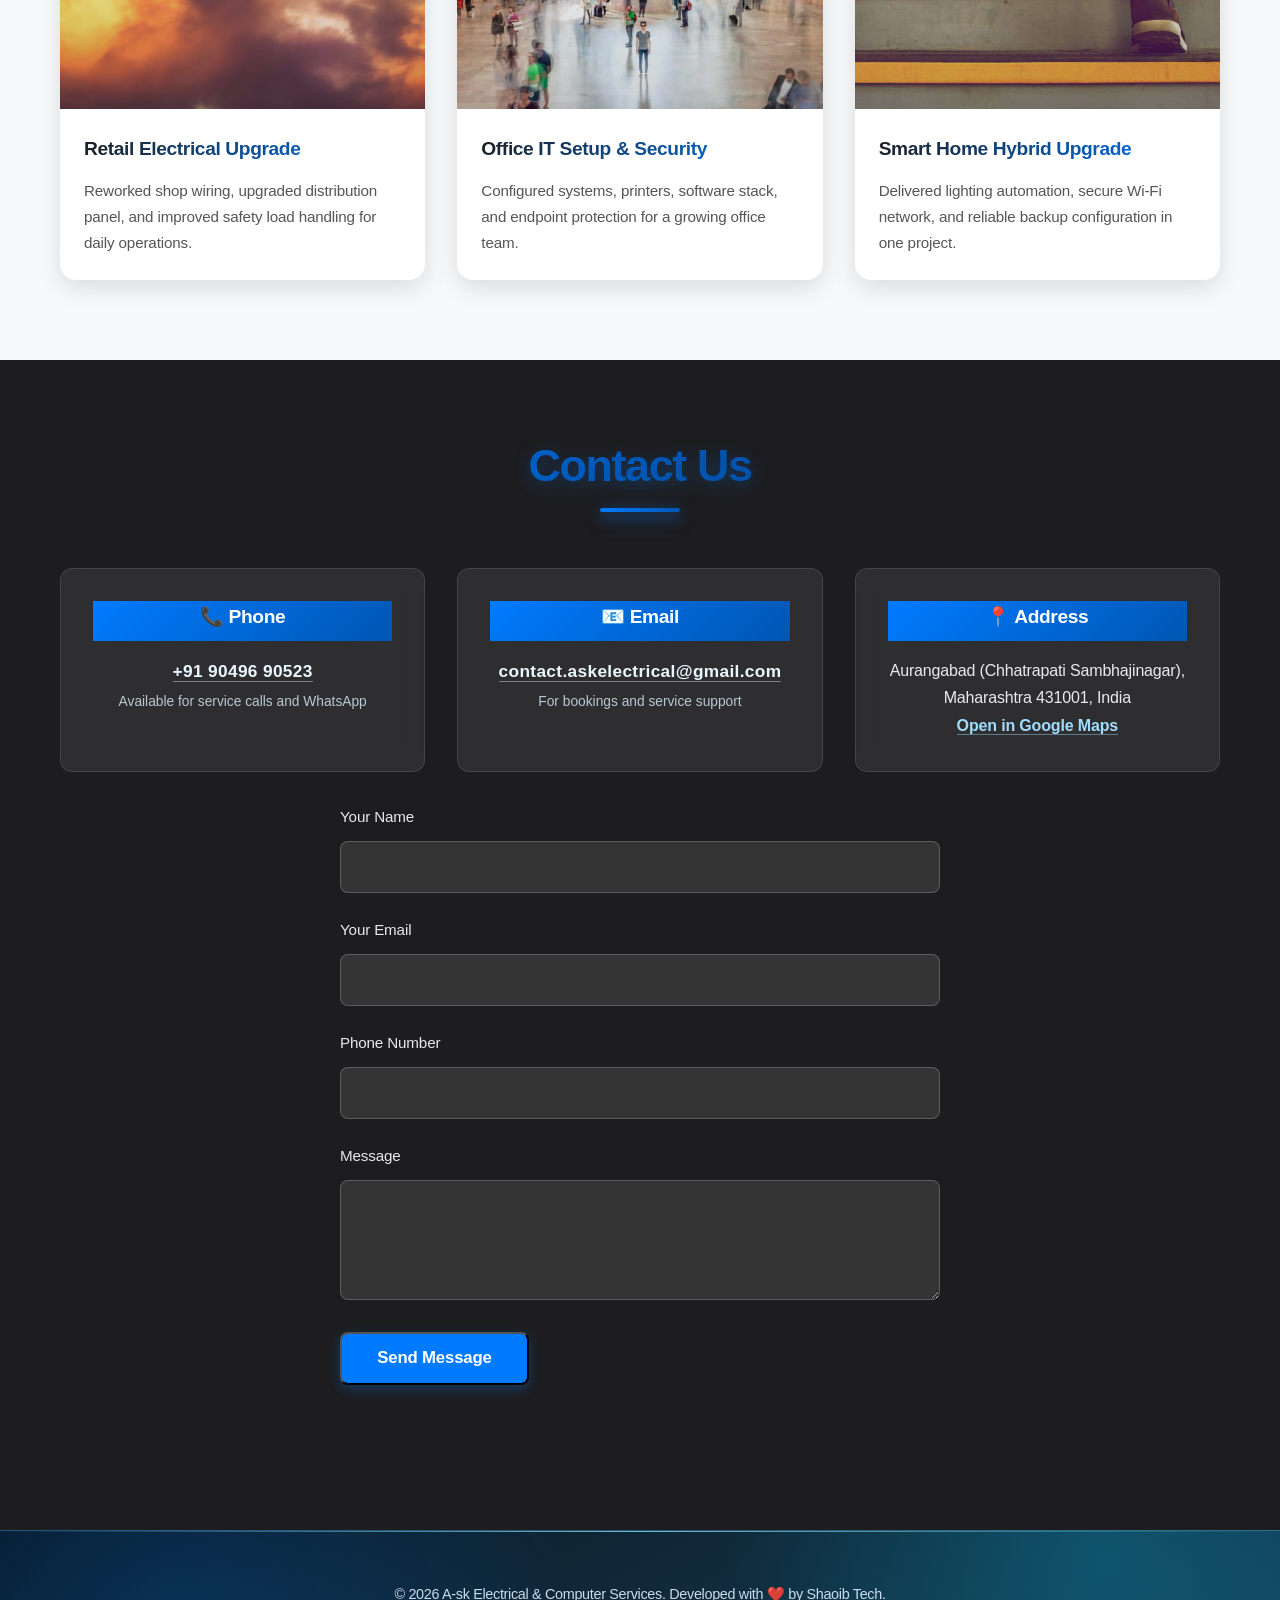
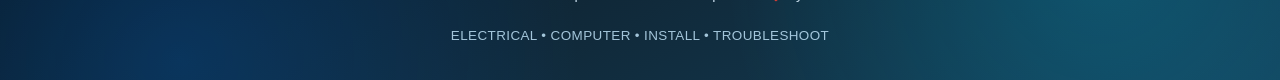
==== commit ac8188db: "update website" ====
--- a/index.html
+++ b/index.html
@@ -367,25 +367,6 @@
     <!-- Footer -->
     <footer class="site-footer">
         <div class="container footer-shell">
-            <div class="footer-brand-block">
-                <p class="footer-kicker">A-SK ELECTRICAL &amp; COMPUTER</p>
-                <h3 class="footer-title">Reliable electrical and computer support for homes, shops, and offices.</h3>
-            </div>
-
-            <nav class="footer-links" aria-label="Footer Quick Links">
-                <a href="#home">Home</a>
-                <a href="#services">Services</a>
-                <a href="#portfolio">Projects</a>
-                <a href="#about">About</a>
-                <a href="#contact">Contact</a>
-            </nav>
-
-            <div class="footer-contact-quick" aria-label="Quick Contact Actions">
-                <a class="footer-contact-link" href="tel:+919049690523" aria-label="Call +91 90496 90523">Call Now</a>
-                <a class="footer-contact-link" href="mailto:contact.askelectrical@gmail.com?subject=Service%20Request%20-%20A-sk%20Electrical%20%26%20Computer">Email Us</a>
-                <a class="footer-contact-link" href="https://www.google.com/maps?q=19.895975,75.288890" target="_blank" rel="noopener noreferrer">Get Directions</a>
-            </div>
-
             <p class="footer-copy">&copy; 2026 A-sk Electrical &amp; Computer Services. Developed with ❤️ by Shaoib Tech.</p>
             <p class="footer-service-line">Electrical • Computer • Install • Troubleshoot</p>
         </div>
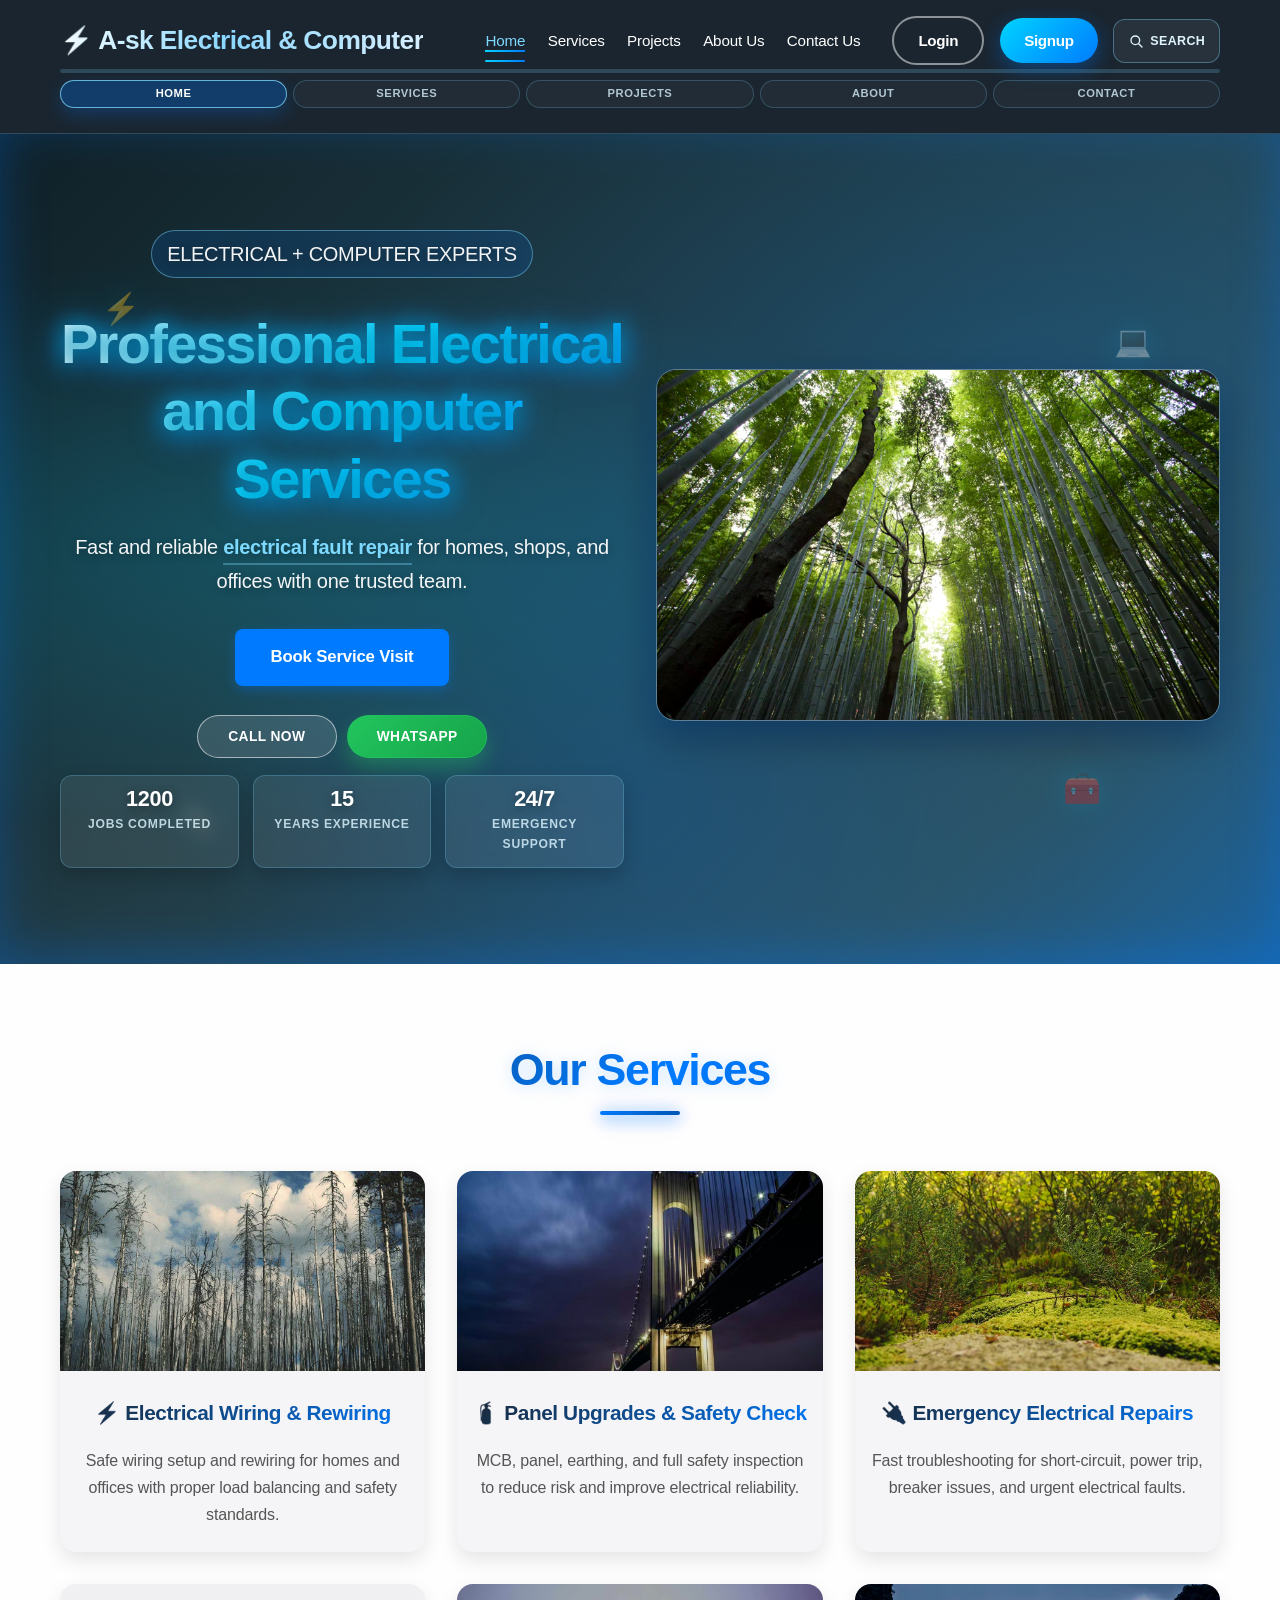
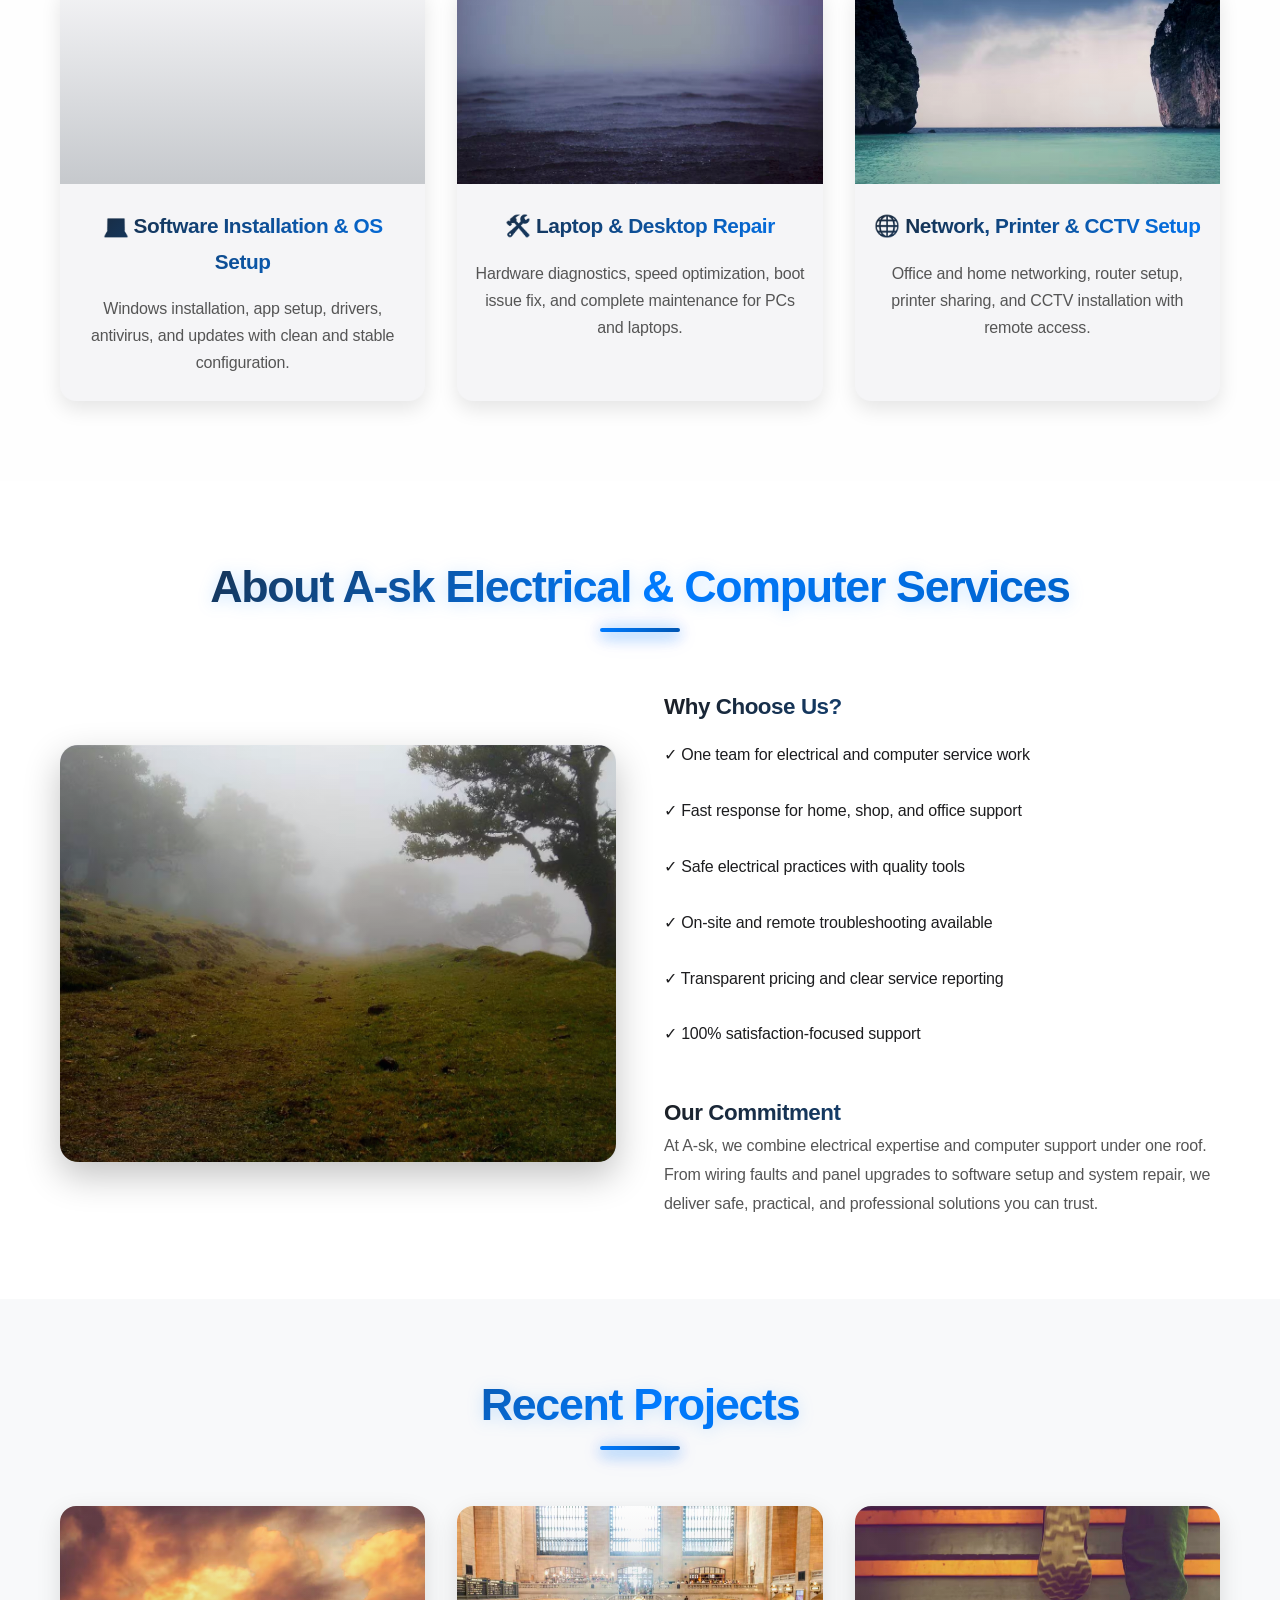
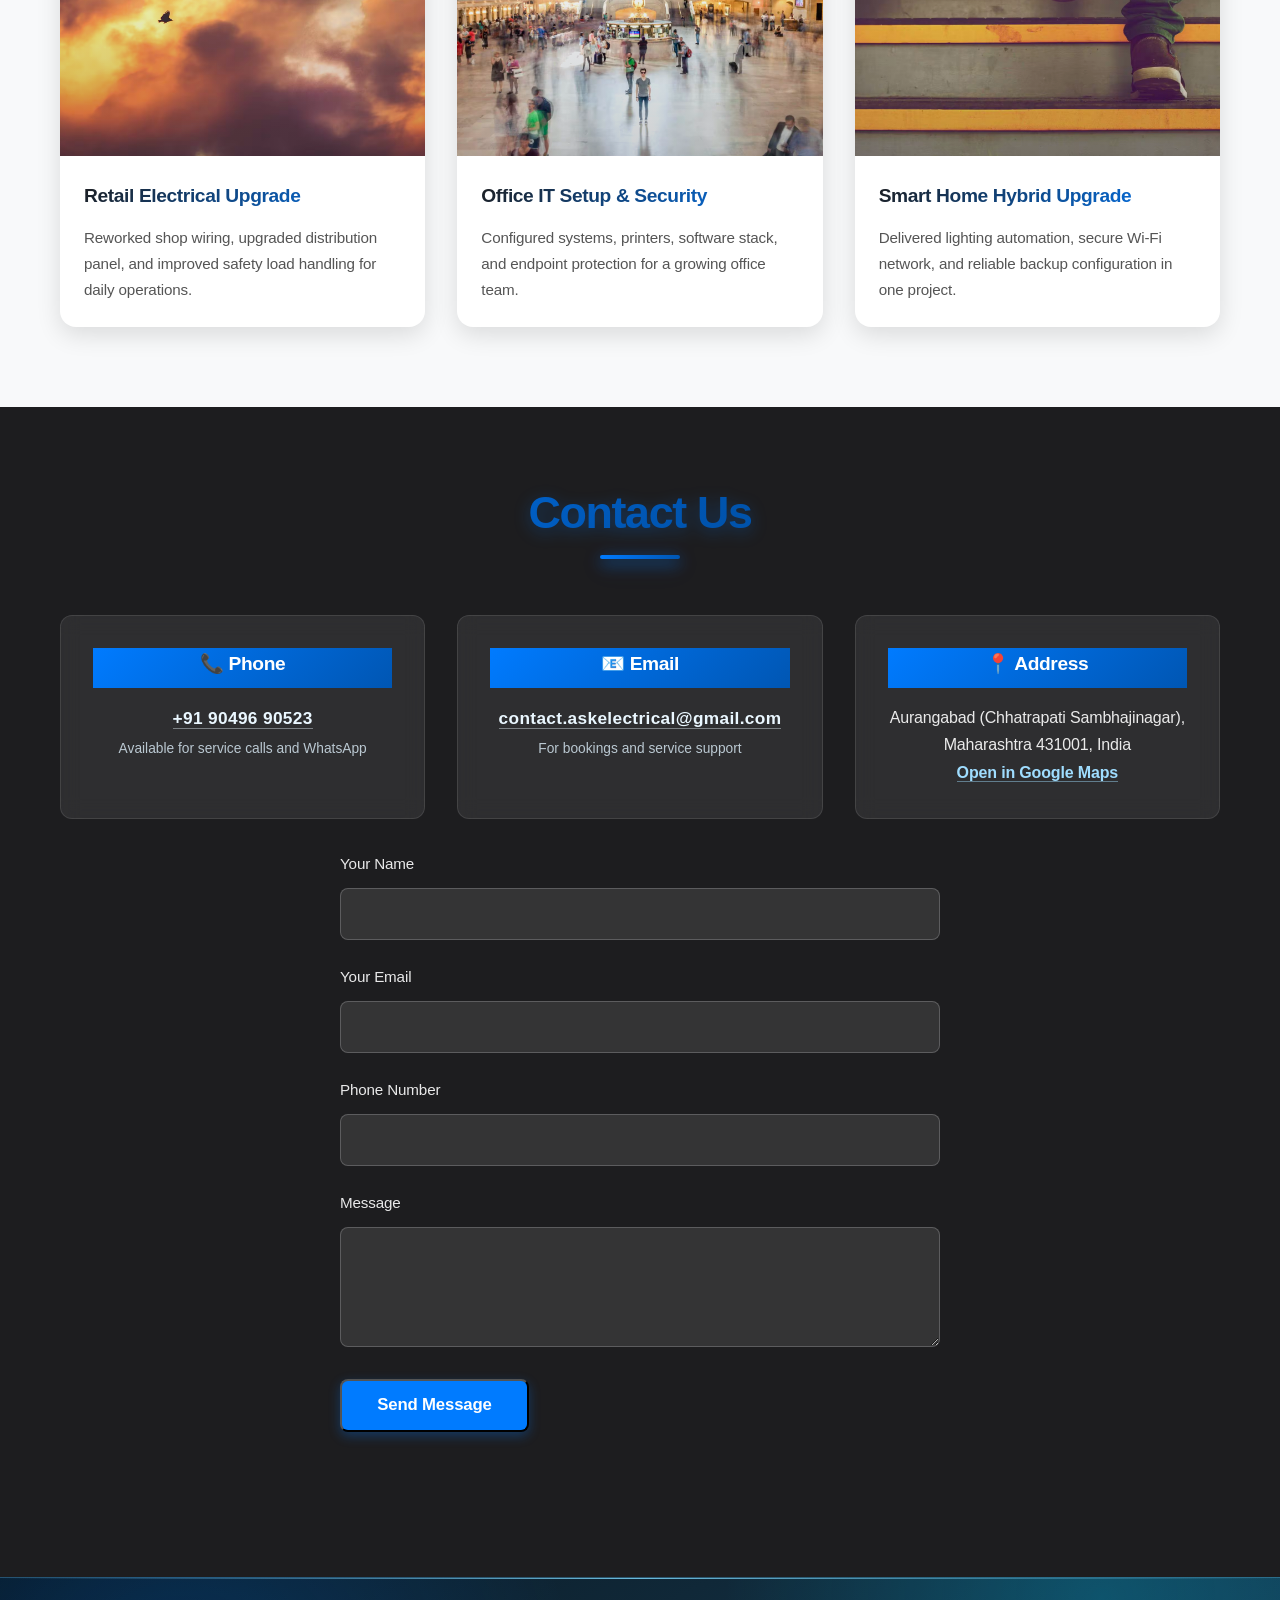
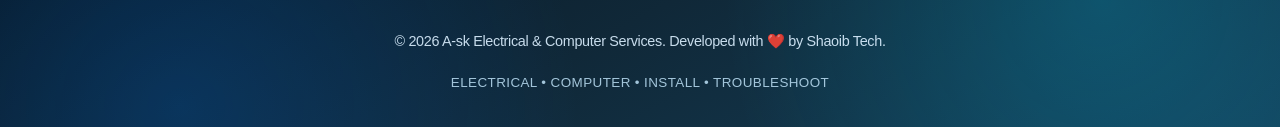
==== commit 19cc67d2: "update website" ====
--- a/index.html
+++ b/index.html
@@ -4,7 +4,58 @@
     <meta charset="UTF-8">
     <meta name="viewport" content="width=device-width, initial-scale=1.0">
     <meta name="description" content="A-sk Electrical and Computer Services - Professional electrical repairs, wiring, software setup, and complete troubleshooting support.">
-     <link rel="stylesheet" href="Styles.css">
+    <meta name="robots" content="index,follow">
+    <link rel="canonical" href="https://askelectricalservice.me/">
+
+    <meta property="og:type" content="website">
+    <meta property="og:site_name" content="A-sk Electrical &amp; Computer Services">
+    <meta property="og:title" content="A-sk Electrical &amp; Computer Services">
+    <meta property="og:description" content="Professional electrical repairs, wiring, software setup, and complete troubleshooting support.">
+    <meta property="og:url" content="https://askelectricalservice.me/">
+    <meta property="og:image" content="https://askelectricalservice.me/images/hero.jpg">
+    <meta property="og:locale" content="en_IN">
+
+    <meta name="twitter:card" content="summary_large_image">
+    <meta name="twitter:title" content="A-sk Electrical &amp; Computer Services">
+    <meta name="twitter:description" content="Professional electrical and computer support for homes, shops, and offices.">
+    <meta name="twitter:image" content="https://askelectricalservice.me/images/hero.jpg">
+
+    <script type="application/ld+json">
+        {
+            "@context": "https://schema.org",
+            "@type": "LocalBusiness",
+            "name": "A-sk Electrical and Computer Services",
+            "url": "https://askelectricalservice.me/",
+            "image": "https://askelectricalservice.me/images/hero.jpg",
+            "telephone": "+91-90496-90523",
+            "email": "contact.askelectrical@gmail.com",
+            "priceRange": "$$",
+            "address": {
+                "@type": "PostalAddress",
+                "addressLocality": "Aurangabad (Chhatrapati Sambhajinagar)",
+                "addressRegion": "Maharashtra",
+                "postalCode": "431001",
+                "addressCountry": "IN"
+            },
+            "areaServed": [
+                "Aurangabad",
+                "Chhatrapati Sambhajinagar"
+            ],
+            "serviceType": [
+                "Electrical Wiring and Rewiring",
+                "Panel Upgrades and Safety Check",
+                "Emergency Electrical Repairs",
+                "Software Installation and OS Setup",
+                "Laptop and Desktop Repair",
+                "Network, Printer and CCTV Setup"
+            ],
+            "sameAs": [
+                "https://wa.me/919049690523"
+            ]
+        }
+    </script>
+
+    <link rel="stylesheet" href="Styles.css">
     <title>A-sk Electrical and Computer Services</title>
     
 </head>
@@ -132,6 +183,10 @@
                     <h1 class="animated-title">Professional Electrical and Computer Services</h1>
                     <p>Fast and reliable <span class="word-rotator" id="serviceWord">electrical fault repair</span> for homes, shops, and offices with one trusted team.</p>
                     <a href="#contact" class="btn">Book Service Visit</a>
+                    <div class="hero-quick-actions" aria-label="Quick contact actions">
+                        <a href="tel:+919049690523" class="hero-quick-link call-link">Call Now</a>
+                        <a href="https://wa.me/919049690523?text=Hi%20A-sk%20team%2C%20I%20need%20service%20support." class="hero-quick-link whatsapp-link" target="_blank" rel="noopener noreferrer">WhatsApp</a>
+                    </div>
                     <div class="hero-stats" aria-label="Service Statistics">
                         <div class="stat-card">
                             <span class="stat-number" data-target="1200">0</span>
@@ -364,6 +419,11 @@
         </div>
     </section>
 
+    <div class="mobile-quick-cta" aria-label="Mobile quick actions">
+        <a href="tel:+919049690523" class="mobile-quick-link mobile-call">Call Now</a>
+        <a href="https://wa.me/919049690523?text=Hi%20A-sk%20team%2C%20I%20need%20service%20support." class="mobile-quick-link mobile-whatsapp" target="_blank" rel="noopener noreferrer">WhatsApp</a>
+    </div>
+
     <!-- Footer -->
     <footer class="site-footer">
         <div class="container footer-shell">
--- a/Styles.css
+++ b/Styles.css
@@ -874,6 +874,57 @@
             margin-bottom: 1.3rem;
         }
 
+        .hero-quick-actions {
+            display: flex;
+            align-items: center;
+            justify-content: center;
+            gap: 0.65rem;
+            margin-bottom: 1.05rem;
+            flex-wrap: wrap;
+        }
+
+        .hero-quick-link {
+            display: inline-flex;
+            align-items: center;
+            justify-content: center;
+            min-height: 42px;
+            min-width: 140px;
+            padding: 0.55rem 0.95rem;
+            border-radius: 999px;
+            border: 1px solid rgba(255, 255, 255, 0.4);
+            color: #ffffff;
+            font-size: 0.86rem;
+            font-weight: 700;
+            letter-spacing: 0.03em;
+            text-transform: uppercase;
+            text-decoration: none;
+            transition: transform 0.22s ease, box-shadow 0.22s ease, border-color 0.22s ease, background 0.22s ease;
+        }
+
+        .hero-quick-link:hover {
+            transform: translateY(-2px);
+        }
+
+        .hero-quick-link.call-link {
+            background: rgba(255, 255, 255, 0.12);
+            border-color: rgba(255, 255, 255, 0.55);
+        }
+
+        .hero-quick-link.call-link:hover {
+            box-shadow: 0 10px 22px rgba(0, 0, 0, 0.25);
+            background: rgba(255, 255, 255, 0.2);
+        }
+
+        .hero-quick-link.whatsapp-link {
+            background: linear-gradient(135deg, #22c55e 0%, #16a34a 100%);
+            border-color: rgba(34, 197, 94, 0.7);
+            box-shadow: 0 10px 20px rgba(34, 197, 94, 0.35);
+        }
+
+        .hero-quick-link.whatsapp-link:hover {
+            box-shadow: 0 13px 24px rgba(34, 197, 94, 0.45);
+        }
+
         .hero-stats {
             display: grid;
             grid-template-columns: repeat(3, minmax(120px, 1fr));
@@ -1913,6 +1964,48 @@
             transform: translateY(-3px) scale(1.05);
         }
 
+        .mobile-quick-cta {
+            display: none;
+            position: fixed;
+            left: 10px;
+            right: 10px;
+            bottom: 10px;
+            z-index: 1200;
+            grid-template-columns: repeat(2, minmax(0, 1fr));
+            gap: 0.55rem;
+            padding: 0.5rem;
+            border-radius: 14px;
+            border: 1px solid rgba(126, 217, 255, 0.28);
+            background: rgba(9, 25, 37, 0.9);
+            backdrop-filter: blur(10px);
+            box-shadow: 0 14px 32px rgba(0, 0, 0, 0.34);
+        }
+
+        .mobile-quick-link {
+            display: inline-flex;
+            align-items: center;
+            justify-content: center;
+            min-height: 44px;
+            border-radius: 10px;
+            color: #ffffff;
+            text-decoration: none;
+            font-size: 0.8rem;
+            font-weight: 700;
+            letter-spacing: 0.035em;
+            text-transform: uppercase;
+            border: 1px solid transparent;
+        }
+
+        .mobile-call {
+            background: linear-gradient(135deg, #007bff 0%, #0056b3 100%);
+            border-color: rgba(79, 167, 255, 0.72);
+        }
+
+        .mobile-whatsapp {
+            background: linear-gradient(135deg, #22c55e 0%, #15803d 100%);
+            border-color: rgba(74, 222, 128, 0.72);
+        }
+
         @media (max-width: 1024px) {
             html {
                 scroll-padding-top: 120px;
@@ -2070,6 +2163,10 @@
                 scroll-padding-top: 116px;
             }
 
+            body:not(.auth-page) {
+                padding-bottom: 82px;
+            }
+
             .loading-inner {
                 width: min(520px, calc(100vw - 28px));
             }
@@ -2658,6 +2755,26 @@
             .search-result-desc {
                 font-size: 0.85rem;
             }
+
+            .hero-quick-actions {
+                margin-bottom: 0.9rem;
+                gap: 0.55rem;
+            }
+
+            .hero-quick-link {
+                min-width: 126px;
+                min-height: 40px;
+                font-size: 0.76rem;
+                padding: 0.48rem 0.75rem;
+            }
+
+            .mobile-quick-cta {
+                display: grid;
+            }
+
+            .back-to-top {
+                bottom: 96px;
+            }
         }
 
         @media (min-width: 769px) and (max-width: 1024px) {
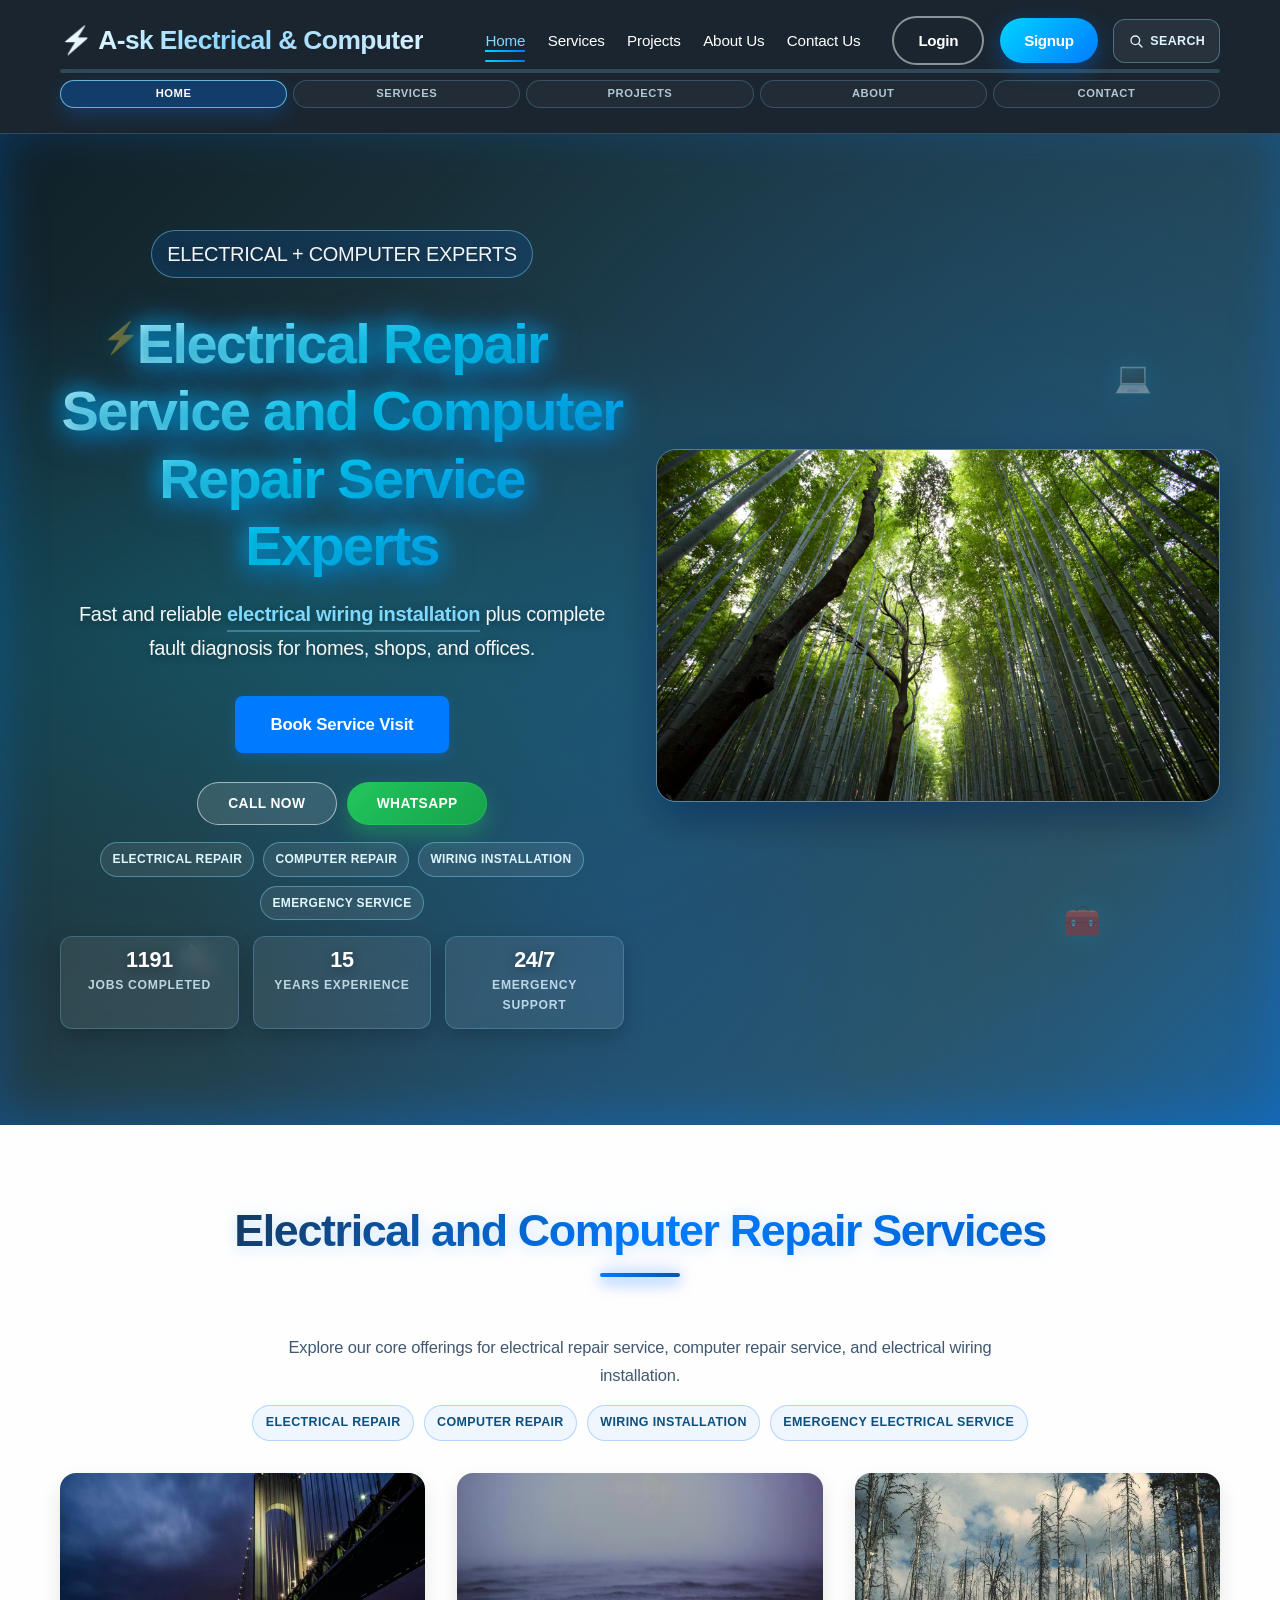
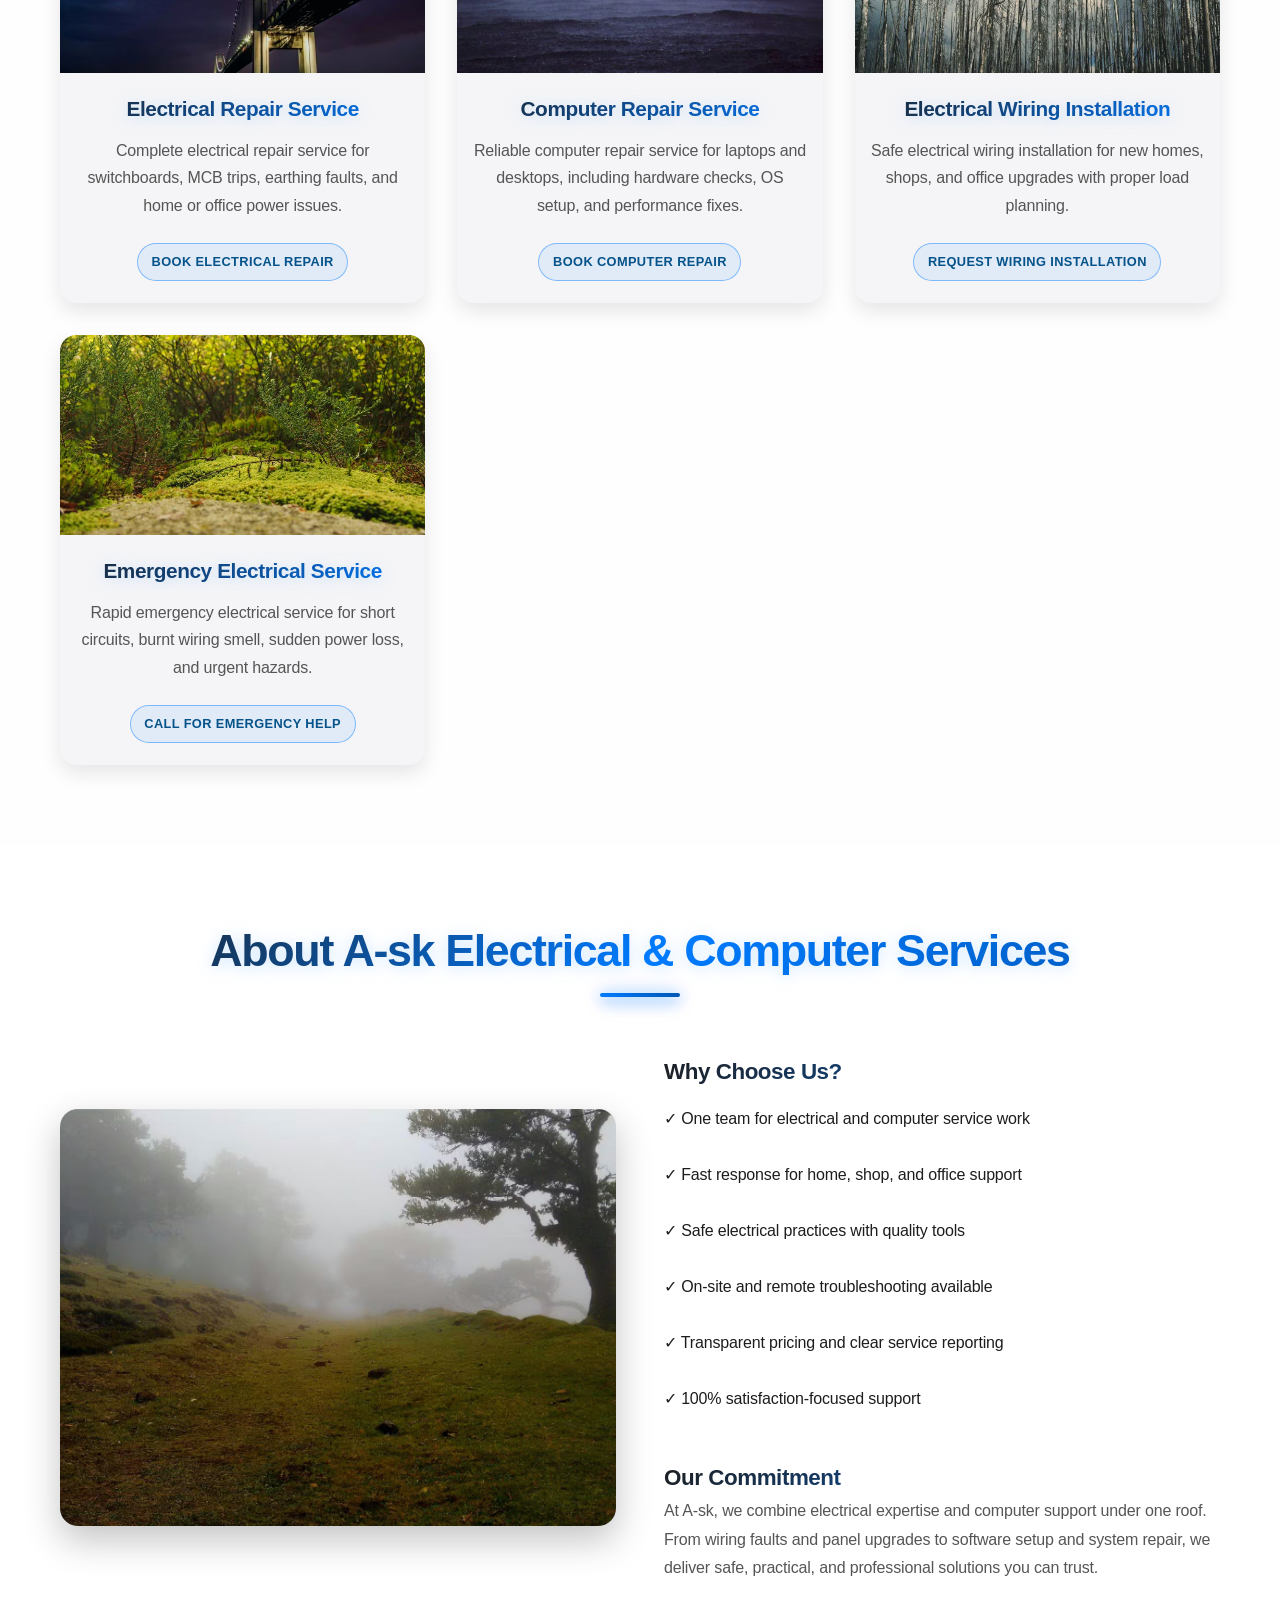
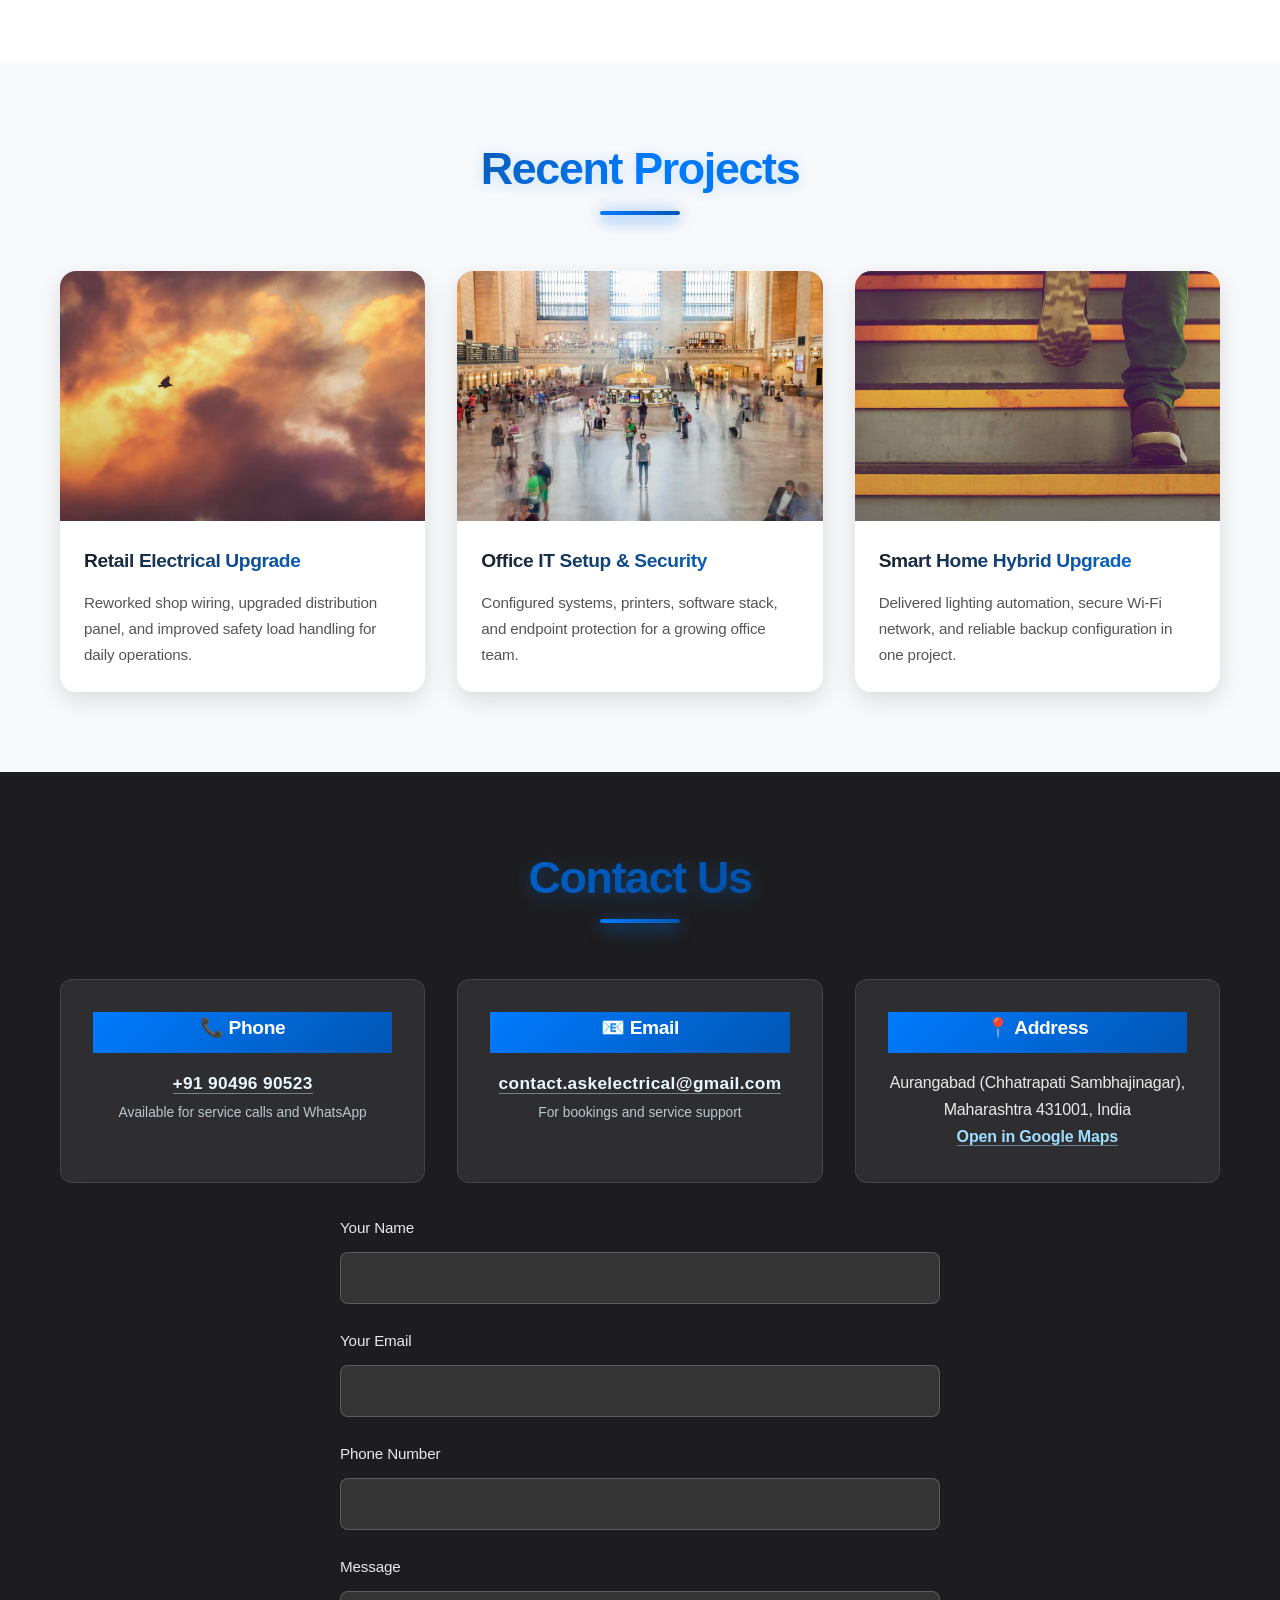
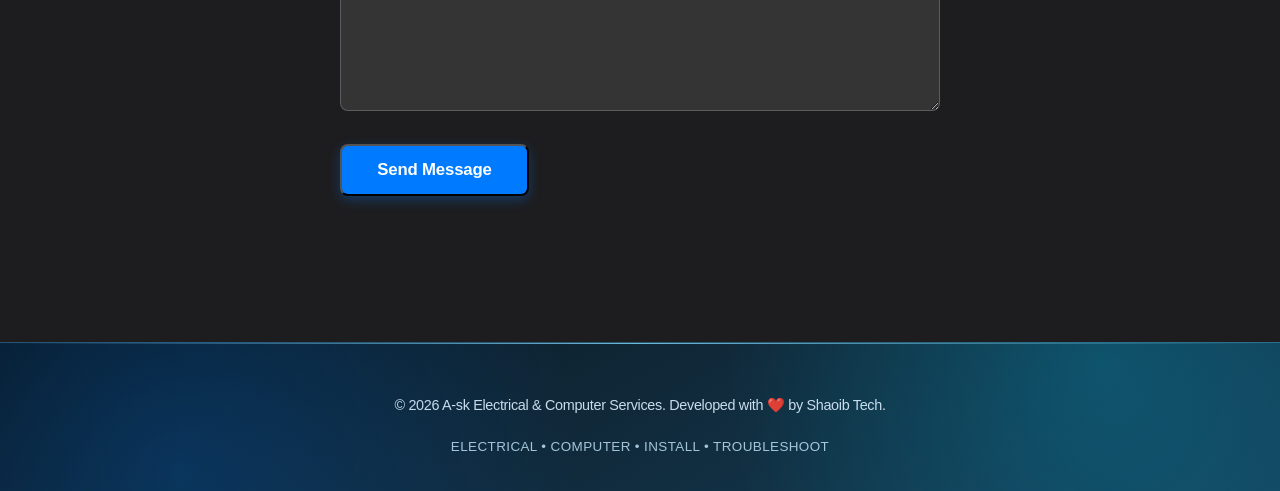
==== commit da276a8e: "update website" ====
--- a/index.html
+++ b/index.html
@@ -3,21 +3,23 @@
 <head>
     <meta charset="UTF-8">
     <meta name="viewport" content="width=device-width, initial-scale=1.0">
-    <meta name="description" content="A-sk Electrical and Computer Services - Professional electrical repairs, wiring, software setup, and complete troubleshooting support.">
+    <title>Electrical Repair Service & Computer Repair Service | Electrical Wiring Installation | A-sk</title>
+    <meta name="description" content="A-sk provides trusted electrical repair service, computer repair service, and electrical wiring installation for homes, shops, and offices in Aurangabad.">
+    <meta name="keywords" content="electrical repair service, computer repair service, electrical wiring installation, emergency electrical service, laptop repair, wiring installation Aurangabad">
     <meta name="robots" content="index,follow">
     <link rel="canonical" href="https://askelectricalservice.me/">
 
     <meta property="og:type" content="website">
     <meta property="og:site_name" content="A-sk Electrical &amp; Computer Services">
-    <meta property="og:title" content="A-sk Electrical &amp; Computer Services">
-    <meta property="og:description" content="Professional electrical repairs, wiring, software setup, and complete troubleshooting support.">
+    <meta property="og:title" content="Electrical Repair Service &amp; Computer Repair Service | A-sk">
+    <meta property="og:description" content="Book electrical repair service, computer repair service, and electrical wiring installation with A-sk Electrical and Computer Services.">
     <meta property="og:url" content="https://askelectricalservice.me/">
     <meta property="og:image" content="https://askelectricalservice.me/images/hero.jpg">
     <meta property="og:locale" content="en_IN">
 
     <meta name="twitter:card" content="summary_large_image">
-    <meta name="twitter:title" content="A-sk Electrical &amp; Computer Services">
-    <meta name="twitter:description" content="Professional electrical and computer support for homes, shops, and offices.">
+    <meta name="twitter:title" content="Electrical Repair Service &amp; Computer Repair Service | A-sk">
+    <meta name="twitter:description" content="Trusted electrical repair service, computer repair service, and electrical wiring installation.">
     <meta name="twitter:image" content="https://askelectricalservice.me/images/hero.jpg">
 
     <script type="application/ld+json">
@@ -42,6 +44,9 @@
                 "Chhatrapati Sambhajinagar"
             ],
             "serviceType": [
+                "Electrical Repair Service",
+                "Computer Repair Service",
+                "Electrical Wiring Installation",
                 "Electrical Wiring and Rewiring",
                 "Panel Upgrades and Safety Check",
                 "Emergency Electrical Repairs",
@@ -56,10 +61,11 @@
     </script>
 
     <link rel="stylesheet" href="Styles.css">
-    <title>A-sk Electrical and Computer Services</title>
-    
+
 </head>
 <body>
+    <a class="skip-link" href="#main-content">Skip to main content</a>
+
     <!-- Loading Screen -->
     <div class="loading-screen" id="loadingScreen" aria-live="polite" aria-label="Loading website">
         <div class="loading-inner">
@@ -100,8 +106,8 @@
                     <span class="nav-active-indicator" id="navActiveIndicator" aria-hidden="true"></span>
                 </nav>
                 <div class="header-auth">
-                    <a href="login.html" class="btn-login">Login</a>
-                    <a href="signup.html" class="btn-signup">Signup</a>
+                    <a href="login.html" class="btn-login" rel="nofollow" aria-label="Login to your service account">Login</a>
+                    <a href="signup.html" class="btn-signup" rel="nofollow" aria-label="Create a new service account">Signup</a>
                 </div>
             </div>
 
@@ -168,8 +174,10 @@
         </div>
     </header>
 
+    <main id="main-content">
+
     <!-- Hero Section -->
-    <section id="home" class="hero">
+    <section id="home" class="hero" aria-labelledby="home-heading">
         <div class="hero-fx" aria-hidden="true">
             <span class="float-icon fi-1">⚡</span>
             <span class="float-icon fi-2">💻</span>
@@ -180,13 +188,19 @@
             <div class="hero-content">
                 <div class="hero-text">
                     <p class="hero-pill">Electrical + Computer Experts</p>
-                    <h1 class="animated-title">Professional Electrical and Computer Services</h1>
-                    <p>Fast and reliable <span class="word-rotator" id="serviceWord">electrical fault repair</span> for homes, shops, and offices with one trusted team.</p>
+                    <h1 class="animated-title" id="home-heading">Electrical Repair Service and Computer Repair Service Experts</h1>
+                    <p>Fast and reliable <span class="word-rotator" id="serviceWord">electrical wiring installation</span> plus complete fault diagnosis for homes, shops, and offices.</p>
                     <a href="#contact" class="btn">Book Service Visit</a>
                     <div class="hero-quick-actions" aria-label="Quick contact actions">
                         <a href="tel:+919049690523" class="hero-quick-link call-link">Call Now</a>
                         <a href="https://wa.me/919049690523?text=Hi%20A-sk%20team%2C%20I%20need%20service%20support." class="hero-quick-link whatsapp-link" target="_blank" rel="noopener noreferrer">WhatsApp</a>
                     </div>
+                    <nav class="hero-service-links" aria-label="Popular services">
+                        <a href="#electrical-repair-service">Electrical Repair</a>
+                        <a href="#computer-repair-service">Computer Repair</a>
+                        <a href="#wiring-installation-service">Wiring Installation</a>
+                        <a href="#emergency-electrical-service">Emergency Service</a>
+                    </nav>
                     <div class="hero-stats" aria-label="Service Statistics">
                         <div class="stat-card">
                             <span class="stat-number" data-target="1200">0</span>
@@ -205,83 +219,72 @@
                 <picture>
                     <source srcset="images/hero.avif" type="image/avif">
                     <source srcset="images/hero.webp" type="image/webp">
-                    <img src="images/hero.jpg" alt="Computer technician at work" class="hero-image" fetchpriority="high" decoding="async">
+                    <img src="images/hero.jpg" alt="Technician delivering electrical repair and computer repair service" class="hero-image" fetchpriority="high" decoding="async">
                 </picture>
             </div>
         </div>
     </section>
 
     <!-- Services Section -->
-    <section id="services">
-        <div class="container">
-            <h2>Our Services</h2>
+    <section id="services" aria-labelledby="services-heading">
+        <div class="container">
+            <h2 id="services-heading">Electrical and Computer Repair Services</h2>
+            <p class="services-intro">Explore our core offerings for electrical repair service, computer repair service, and electrical wiring installation.</p>
+            <nav class="service-jump-links" aria-label="Service section links">
+                <a href="#electrical-repair-service">Electrical Repair</a>
+                <a href="#computer-repair-service">Computer Repair</a>
+                <a href="#wiring-installation-service">Wiring Installation</a>
+                <a href="#emergency-electrical-service">Emergency Electrical Service</a>
+            </nav>
             <div class="services-grid">
-                <div class="service-card">
+                <article class="service-card" id="electrical-repair-service" aria-labelledby="electrical-repair-heading">
+                    <div class="service-image-wrapper">
+                        <picture>
+                            <source srcset="images/service-maintenance.avif" type="image/avif">
+                            <source srcset="images/service-maintenance.webp" type="image/webp">
+                            <img src="images/service-maintenance.jpg" alt="Electrical repair service technician performing safety checks" class="service-image" loading="lazy" decoding="async">
+                        </picture>
+                    </div>
+                    <h2 id="electrical-repair-heading">Electrical Repair Service</h2>
+                    <p>Complete electrical repair service for switchboards, MCB trips, earthing faults, and home or office power issues.</p>
+                    <a class="service-inline-link" href="#contact">Book Electrical Repair</a>
+                </article>
+                <article class="service-card" id="computer-repair-service" aria-labelledby="computer-repair-heading">
+                    <div class="service-image-wrapper">
+                        <picture>
+                            <source srcset="images/service-os-reinstall.avif" type="image/avif">
+                            <source srcset="images/service-os-reinstall.webp" type="image/webp">
+                            <img src="images/service-os-reinstall.jpg" alt="Computer repair service for laptop and desktop systems" class="service-image" loading="lazy" decoding="async">
+                        </picture>
+                    </div>
+                    <h2 id="computer-repair-heading">Computer Repair Service</h2>
+                    <p>Reliable computer repair service for laptops and desktops, including hardware checks, OS setup, and performance fixes.</p>
+                    <a class="service-inline-link" href="#contact">Book Computer Repair</a>
+                </article>
+                <article class="service-card" id="wiring-installation-service" aria-labelledby="wiring-installation-heading">
                     <div class="service-image-wrapper">
                         <picture>
                             <source srcset="images/service-troubleshooting.avif" type="image/avif">
                             <source srcset="images/service-troubleshooting.webp" type="image/webp">
-                            <img src="images/service-troubleshooting.jpg" alt="Electrical Wiring and Rewiring" class="service-image" loading="lazy" decoding="async">
-                        </picture>
-                    </div>
-                    <h3>⚡ Electrical Wiring & Rewiring</h3>
-                    <p>Safe wiring setup and rewiring for homes and offices with proper load balancing and safety standards.</p>
-                </div>
-                <div class="service-card">
-                    <div class="service-image-wrapper">
-                        <picture>
-                            <source srcset="images/service-maintenance.avif" type="image/avif">
-                            <source srcset="images/service-maintenance.webp" type="image/webp">
-                            <img src="images/service-maintenance.jpg" alt="Electrical Safety Inspection" class="service-image" loading="lazy" decoding="async">
-                        </picture>
-                    </div>
-                    <h3>🧯 Panel Upgrades & Safety Check</h3>
-                    <p>MCB, panel, earthing, and full safety inspection to reduce risk and improve electrical reliability.</p>
-                </div>
-                <div class="service-card">
+                            <img src="images/service-troubleshooting.jpg" alt="Electrical wiring installation and rewiring service" class="service-image" loading="lazy" decoding="async">
+                        </picture>
+                    </div>
+                    <h2 id="wiring-installation-heading">Electrical Wiring Installation</h2>
+                    <p>Safe electrical wiring installation for new homes, shops, and office upgrades with proper load planning.</p>
+                    <a class="service-inline-link" href="#contact">Request Wiring Installation</a>
+                </article>
+                <article class="service-card" id="emergency-electrical-service" aria-labelledby="emergency-electrical-heading">
                     <div class="service-image-wrapper">
                         <picture>
                             <source srcset="images/service-repair.avif" type="image/avif">
                             <source srcset="images/service-repair.webp" type="image/webp">
-                            <img src="images/service-repair.jpg" alt="Emergency Electrical Repair" class="service-image" loading="lazy" decoding="async">
-                        </picture>
-                    </div>
-                    <h3>🔌 Emergency Electrical Repairs</h3>
-                    <p>Fast troubleshooting for short-circuit, power trip, breaker issues, and urgent electrical faults.</p>
-                </div>
-                <div class="service-card">
-                    <div class="service-image-wrapper">
-                        <picture>
-                            <source srcset="images/service-software-installation.avif" type="image/avif">
-                            <source srcset="images/service-software-installation.webp" type="image/webp">
-                            <img src="images/service-software-installation.jpg" alt="Software Installation" class="service-image" loading="lazy" decoding="async">
-                        </picture>
-                    </div>
-                    <h3>💻 Software Installation & OS Setup</h3>
-                    <p>Windows installation, app setup, drivers, antivirus, and updates with clean and stable configuration.</p>
-                </div>
-                <div class="service-card">
-                    <div class="service-image-wrapper">
-                        <picture>
-                            <source srcset="images/service-os-reinstall.avif" type="image/avif">
-                            <source srcset="images/service-os-reinstall.webp" type="image/webp">
-                            <img src="images/service-os-reinstall.jpg" alt="Laptop and Desktop Repair" class="service-image" loading="lazy" decoding="async">
-                        </picture>
-                    </div>
-                    <h3>🛠️ Laptop & Desktop Repair</h3>
-                    <p>Hardware diagnostics, speed optimization, boot issue fix, and complete maintenance for PCs and laptops.</p>
-                </div>
-                <div class="service-card">
-                    <div class="service-image-wrapper">
-                        <picture>
-                            <source srcset="images/service-network-setup.avif" type="image/avif">
-                            <source srcset="images/service-network-setup.webp" type="image/webp">
-                            <img src="images/service-network-setup.jpg" alt="Network and CCTV Setup" class="service-image" loading="lazy" decoding="async">
-                        </picture>
-                    </div>
-                    <h3>🌐 Network, Printer & CCTV Setup</h3>
-                    <p>Office and home networking, router setup, printer sharing, and CCTV installation with remote access.</p>
-                </div>
+                            <img src="images/service-repair.jpg" alt="Emergency electrical service for urgent power faults" class="service-image" loading="lazy" decoding="async">
+                        </picture>
+                    </div>
+                    <h2 id="emergency-electrical-heading">Emergency Electrical Service</h2>
+                    <p>Rapid emergency electrical service for short circuits, burnt wiring smell, sudden power loss, and urgent hazards.</p>
+                    <a class="service-inline-link" href="#contact">Call for Emergency Help</a>
+                </article>
             </div>
         </div>
     </section>
@@ -364,33 +367,31 @@
     </section>
 
     <!-- Contact Section -->
-    <section id="contact" class="contact">
-        <div class="container">
-            <h2>Contact Us</h2>
-            <div class="contact-info">
-                <div class="contact-item">
+    <section id="contact" class="contact" aria-labelledby="contact-heading">
+        <div class="container">
+            <h2 id="contact-heading">Contact Us</h2>
+            <div class="contact-info" aria-label="Service contact information">
+                <article class="contact-item">
                     <h3>📞 Phone</h3>
                     <p>
-                        <a class="contact-phone-link" href="tel:+919049690523">+91 90496 90523</a><br>
+                        <a class="contact-phone-link" href="tel:+919049690523" aria-label="Call A-sk Electrical and Computer Services">+91 90496 90523</a><br>
                         <span class="contact-note">Available for service calls and WhatsApp</span>
                     </p>
-                </div>
-                <div class="contact-item">
+                </article>
+                <article class="contact-item">
                     <h3>📧 Email</h3>
                     <p>
-                        <a class="contact-email-link" href="mailto:contact.askelectrical@gmail.com?subject=Service%20Request%20-%20A-sk%20Electrical%20%26%20Computer">contact.askelectrical@gmail.com</a><br>
+                        <a class="contact-email-link" href="mailto:contact.askelectrical@gmail.com?subject=Service%20Request%20-%20A-sk%20Electrical%20%26%20Computer" aria-label="Email A-sk Electrical and Computer Services">contact.askelectrical@gmail.com</a><br>
                         <span class="contact-note">For bookings and service support</span>
                     </p>
-                </div>
-                <div class="contact-item">
+                </article>
+                <article class="contact-item">
                     <h3>📍 Address</h3>
-                    <p>
+                    <address>
                         Aurangabad (Chhatrapati Sambhajinagar), Maharashtra 431001, India<br>
-                        <!-- <span class="contact-coords">Plus Code: 7JFQV7WQ+9H</span><br> -->
-                        <!-- <span class="contact-coords">GPS: 19.895975, 75.288890</span><br> -->
-                        <a class="contact-map-link" href="https://www.google.com/maps?q=19.895975,75.288890" target="_blank" rel="noopener noreferrer">Open in Google Maps</a>
-                    </p>
-                </div>
+                        <a class="contact-map-link" href="https://www.google.com/maps?q=19.895975,75.288890" target="_blank" rel="noopener noreferrer" aria-label="Open business location in Google Maps">Open in Google Maps</a>
+                    </address>
+                </article>
             </div>
             
             <form class="contact-form" action="https://formsubmit.co/contact.askelectrical@gmail.com" method="POST">
@@ -399,15 +400,15 @@
                 <input type="hidden" name="_template" value="table">
                 <div class="form-group">
                     <label for="name">Your Name</label>
-                    <input type="text" id="name" name="name" required>
+                    <input type="text" id="name" name="name" autocomplete="name" required>
                 </div>
                 <div class="form-group">
                     <label for="email">Your Email</label>
-                    <input type="email" id="email" name="email" required>
+                    <input type="email" id="email" name="email" autocomplete="email" required>
                 </div>
                 <div class="form-group">
                     <label for="phone">Phone Number</label>
-                    <input type="tel" id="phone" name="phone">
+                    <input type="tel" id="phone" name="phone" autocomplete="tel">
                 </div>
                 <div class="form-group">
                     <label for="message">Message</label>
@@ -418,6 +419,7 @@
             </form>
         </div>
     </section>
+    </main>
 
     <div class="mobile-quick-cta" aria-label="Mobile quick actions">
         <a href="tel:+919049690523" class="mobile-quick-link mobile-call">Call Now</a>
@@ -433,7 +435,7 @@
     </footer>
 
     <!-- Back to Top Button -->
-    <button class="back-to-top" id="backToTop" title="Back to top">↑</button>
+    <button class="back-to-top" id="backToTop" title="Back to top" aria-label="Back to top">↑</button>
 
     <script src="script.js"></script>
 </body>
--- a/Styles.css
+++ b/Styles.css
@@ -236,6 +236,25 @@
 
         body.menu-open {
             overflow: hidden;
+        }
+
+        .skip-link {
+            position: absolute;
+            top: -44px;
+            left: 12px;
+            z-index: 12000;
+            background: #0c4f85;
+            color: #ffffff;
+            padding: 0.55rem 0.85rem;
+            border-radius: 8px;
+            text-decoration: none;
+            font-size: 0.86rem;
+            font-weight: 700;
+            transition: top 0.2s ease;
+        }
+
+        .skip-link:focus {
+            top: 12px;
         }
         
         header {
@@ -883,6 +902,38 @@
             flex-wrap: wrap;
         }
 
+        .hero-service-links {
+            display: flex;
+            flex-wrap: wrap;
+            justify-content: center;
+            gap: 0.55rem;
+            margin-bottom: 1rem;
+        }
+
+        .hero-service-links a {
+            display: inline-flex;
+            align-items: center;
+            justify-content: center;
+            min-height: 34px;
+            padding: 0.38rem 0.7rem;
+            border-radius: 999px;
+            border: 1px solid rgba(126, 217, 255, 0.42);
+            background: rgba(255, 255, 255, 0.08);
+            color: #dff5ff;
+            text-decoration: none;
+            font-size: 0.75rem;
+            font-weight: 700;
+            letter-spacing: 0.03em;
+            text-transform: uppercase;
+            transition: transform 0.2s ease, border-color 0.2s ease, background 0.2s ease;
+        }
+
+        .hero-service-links a:hover {
+            transform: translateY(-1px);
+            border-color: rgba(126, 217, 255, 0.78);
+            background: rgba(0, 123, 255, 0.24);
+        }
+
         .hero-quick-link {
             display: inline-flex;
             align-items: center;
@@ -1296,6 +1347,49 @@
             gap: 2rem;
             margin-top: 2rem;
         }
+
+        .services-intro {
+            max-width: 760px;
+            margin: 0 auto;
+            text-align: center;
+            color: #425870;
+            font-size: 1.03rem;
+            line-height: 1.7;
+            letter-spacing: -0.01em;
+        }
+
+        .service-jump-links {
+            margin: 1rem auto 0;
+            display: flex;
+            flex-wrap: wrap;
+            justify-content: center;
+            gap: 0.6rem;
+            max-width: 900px;
+        }
+
+        .service-jump-links a {
+            display: inline-flex;
+            align-items: center;
+            justify-content: center;
+            min-height: 34px;
+            padding: 0.42rem 0.78rem;
+            border-radius: 999px;
+            border: 1px solid rgba(0, 123, 255, 0.26);
+            background: rgba(0, 123, 255, 0.06);
+            color: #0d507f;
+            text-decoration: none;
+            font-size: 0.78rem;
+            font-weight: 700;
+            letter-spacing: 0.03em;
+            text-transform: uppercase;
+            transition: transform 0.2s ease, border-color 0.2s ease, background 0.2s ease;
+        }
+
+        .service-jump-links a:hover {
+            transform: translateY(-1px);
+            border-color: rgba(0, 123, 255, 0.55);
+            background: rgba(0, 123, 255, 0.16);
+        }
         
         #services {
             background-color: #fefefe;
@@ -1396,6 +1490,7 @@
             opacity: 0.22;
         }
 
+        .service-card h2,
         .service-card h3 {
             color: #1d1d1f;
             margin-bottom: 1rem;
@@ -1409,12 +1504,41 @@
             background-clip: text;
         }
 
+        .service-card h2::after {
+            content: none;
+        }
+
         .service-card p {
             padding: 0 1rem 1.5rem 1rem;
             font-size: 1rem;
             color: #555;
             line-height: 1.7;
             letter-spacing: -0.01em;
+        }
+
+        .service-inline-link {
+            display: inline-flex;
+            align-items: center;
+            justify-content: center;
+            margin: 0 1rem 1.4rem;
+            min-height: 38px;
+            padding: 0.45rem 0.85rem;
+            border-radius: 999px;
+            border: 1px solid rgba(0, 123, 255, 0.45);
+            color: #05538a;
+            background: rgba(0, 123, 255, 0.08);
+            text-decoration: none;
+            font-size: 0.8rem;
+            font-weight: 700;
+            letter-spacing: 0.03em;
+            text-transform: uppercase;
+            transition: transform 0.2s ease, border-color 0.2s ease, background 0.2s ease;
+        }
+
+        .service-inline-link:hover {
+            transform: translateY(-1px);
+            border-color: rgba(0, 123, 255, 0.75);
+            background: rgba(0, 123, 255, 0.18);
         }
 
         .about-list {
@@ -1685,6 +1809,13 @@
         }
 
         .contact-item p {
+            color: rgba(255, 255, 255, 0.9);
+            line-height: 1.7;
+            letter-spacing: -0.01em;
+        }
+
+        .contact-item address {
+            font-style: normal;
             color: rgba(255, 255, 255, 0.9);
             line-height: 1.7;
             letter-spacing: -0.01em;
@@ -2635,6 +2766,7 @@
                 height: 120px;
             }
 
+            .service-card h2,
             .service-card h3 {
                 padding: 1rem 1rem 0 1rem;
                 font-size: 1rem;
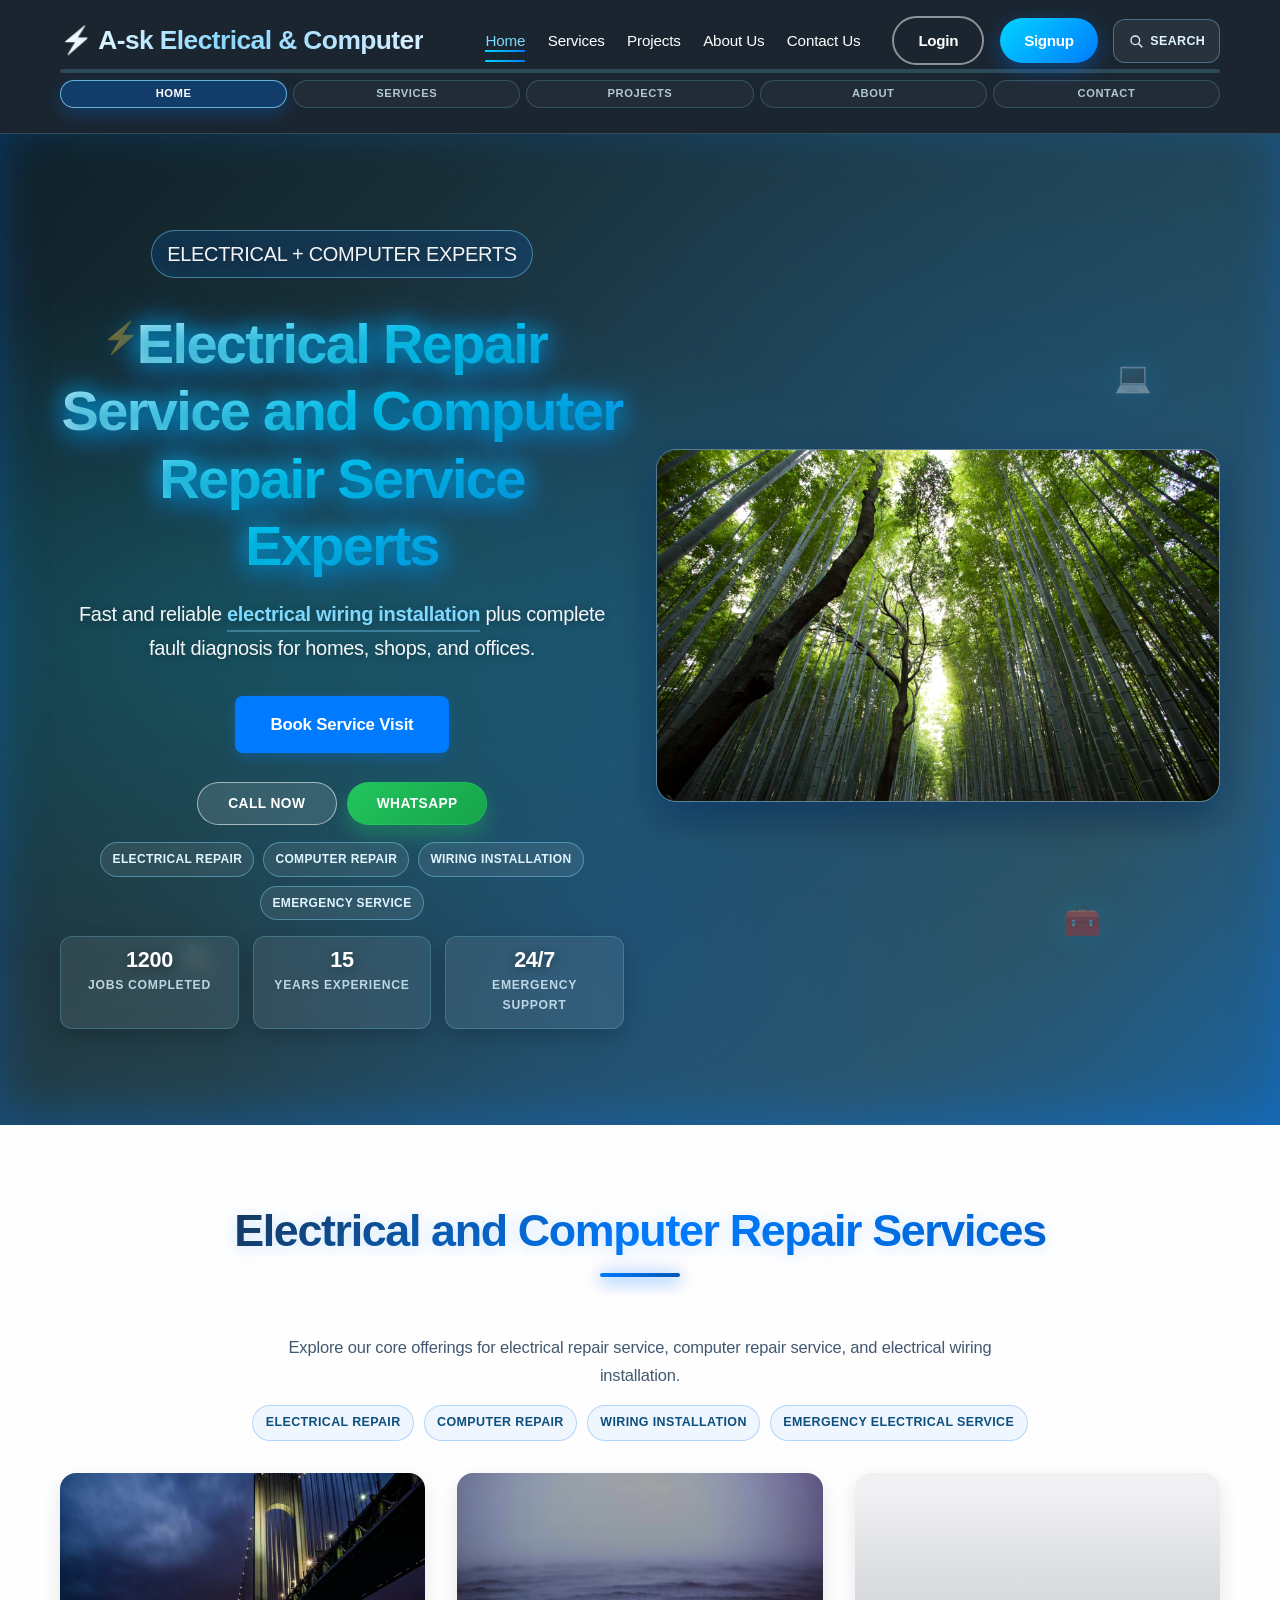
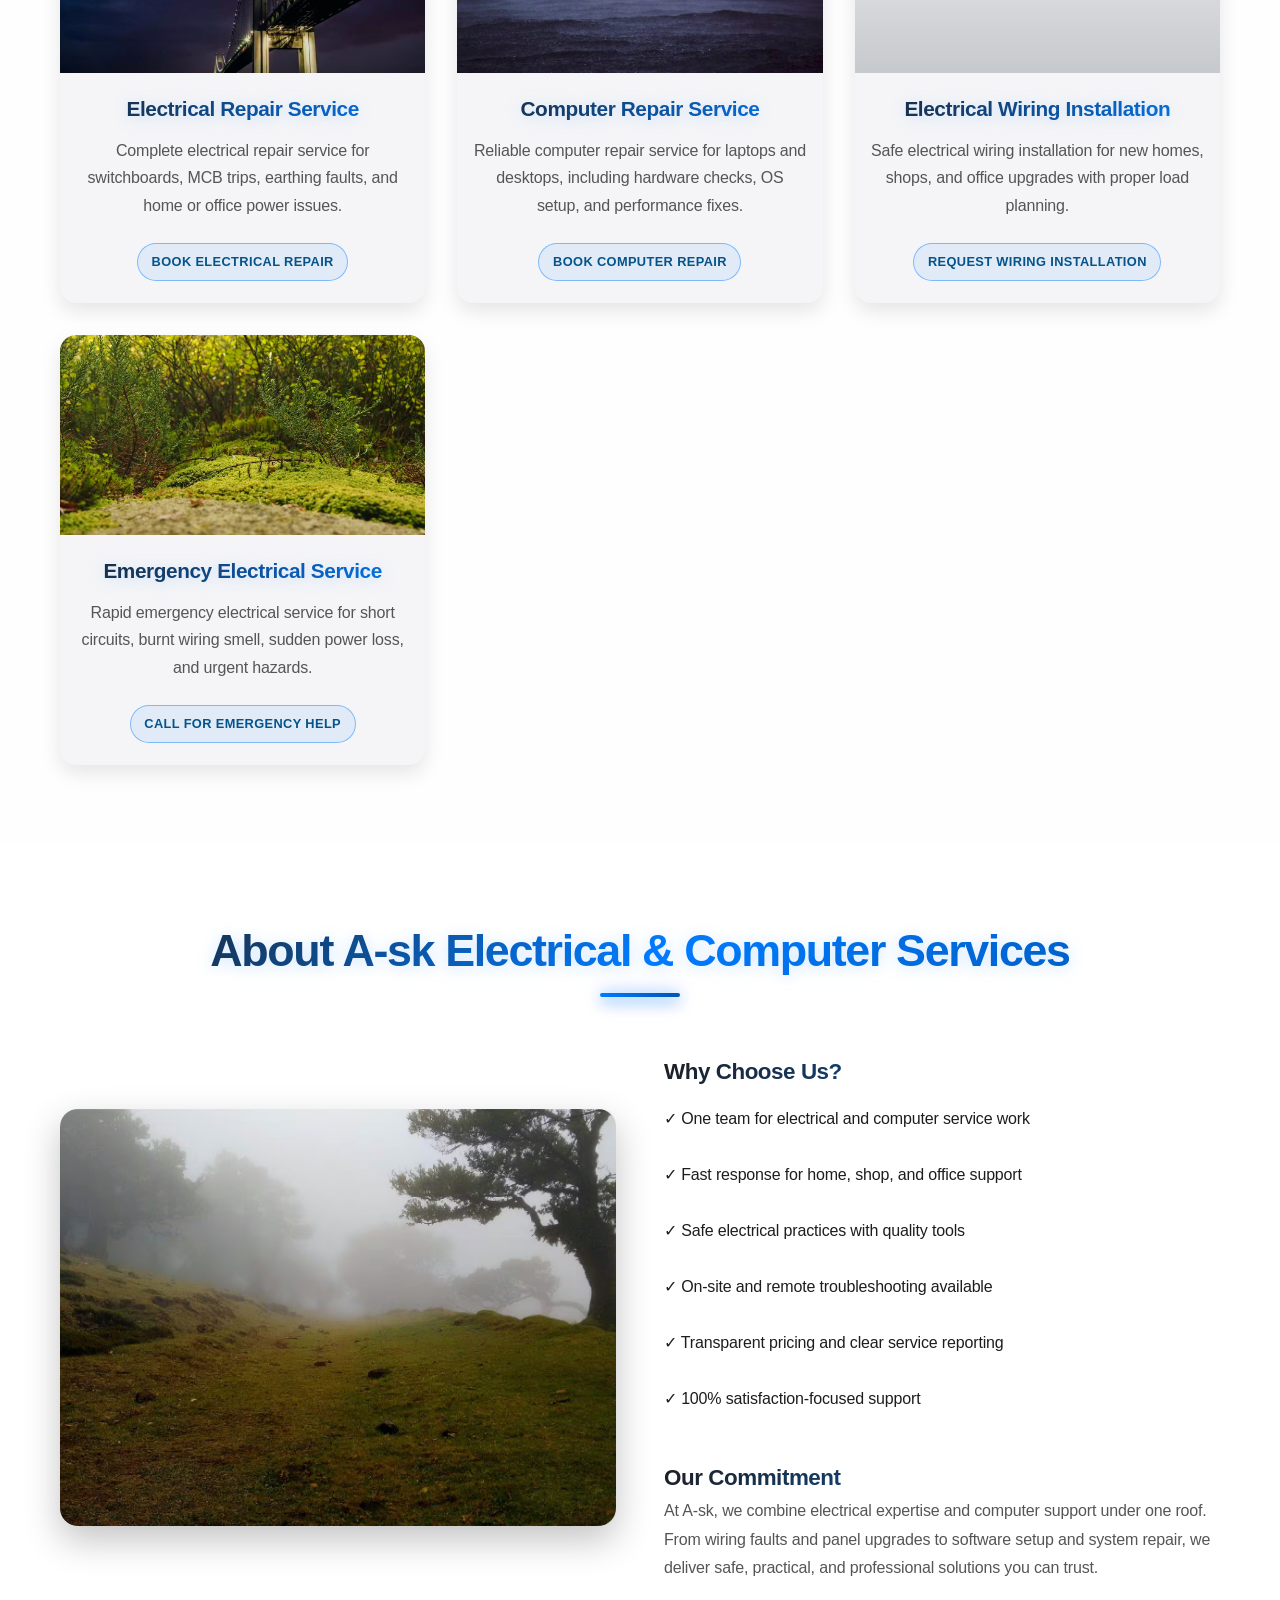
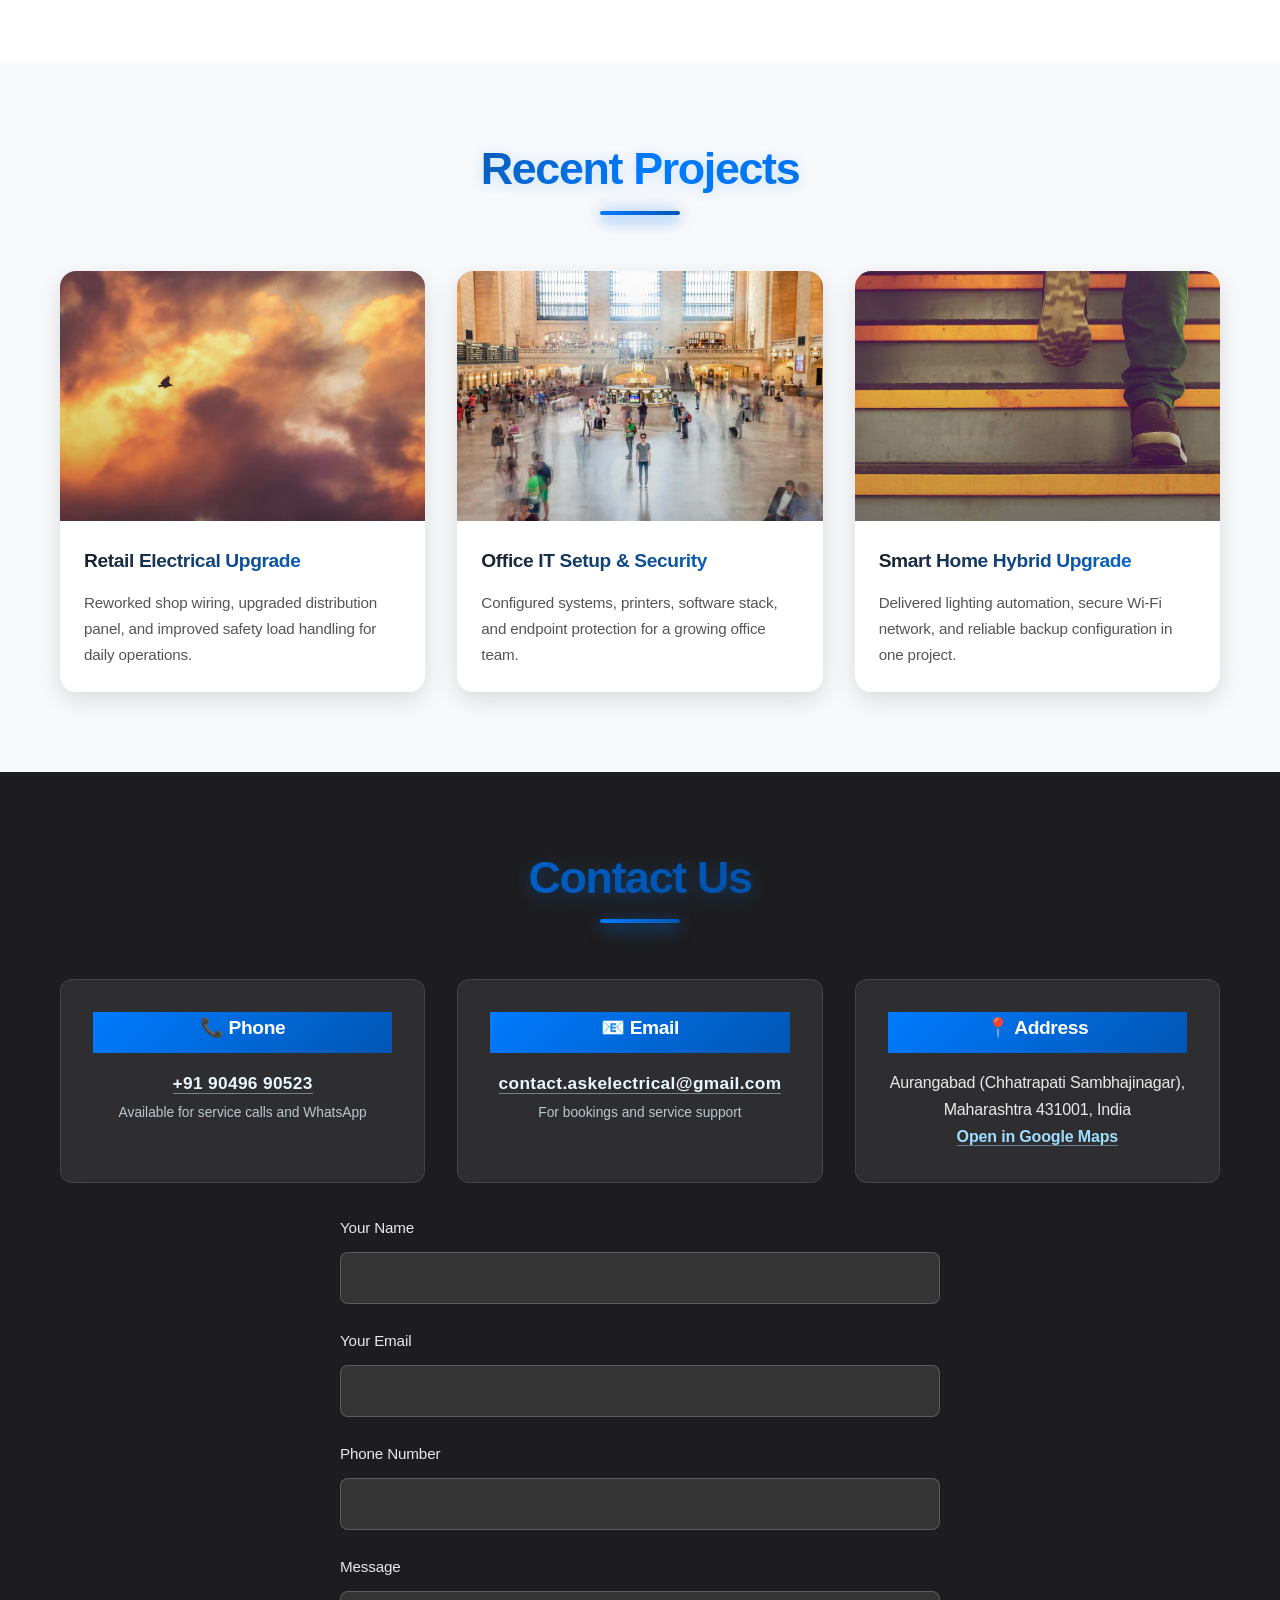
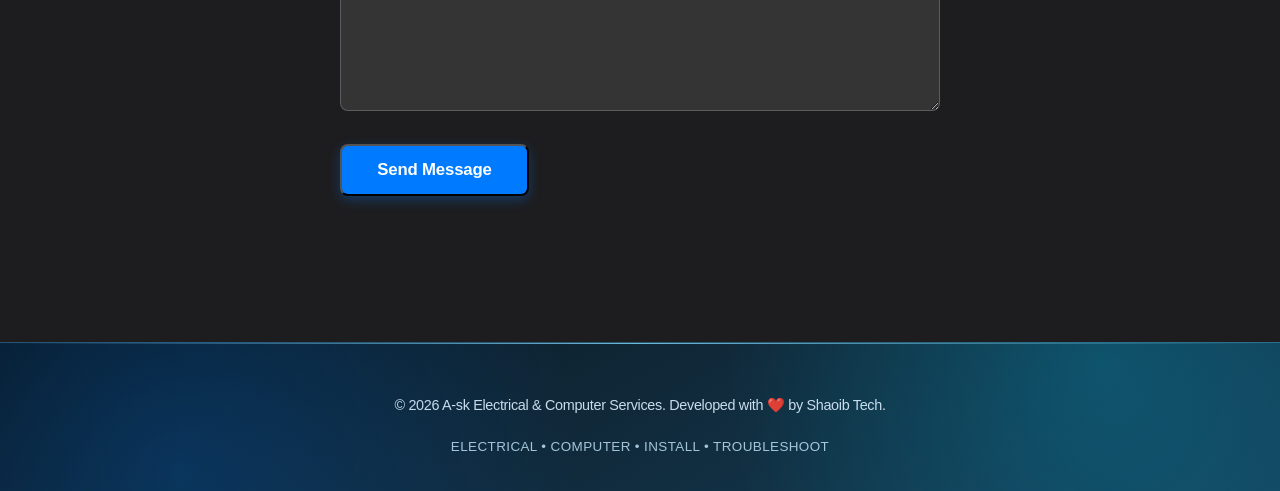
==== commit 937aabdb: "SEO update and sitemap fix" ====
--- a/index.html
+++ b/index.html
@@ -8,6 +8,8 @@
     <meta name="keywords" content="electrical repair service, computer repair service, electrical wiring installation, emergency electrical service, laptop repair, wiring installation Aurangabad">
     <meta name="robots" content="index,follow">
     <link rel="canonical" href="https://askelectricalservice.me/">
+    <link rel="icon" type="image/svg+xml" href="images/favicon.svg">
+    <link rel="shortcut icon" href="images/favicon.svg">
 
     <meta property="og:type" content="website">
     <meta property="og:site_name" content="A-sk Electrical &amp; Computer Services">
